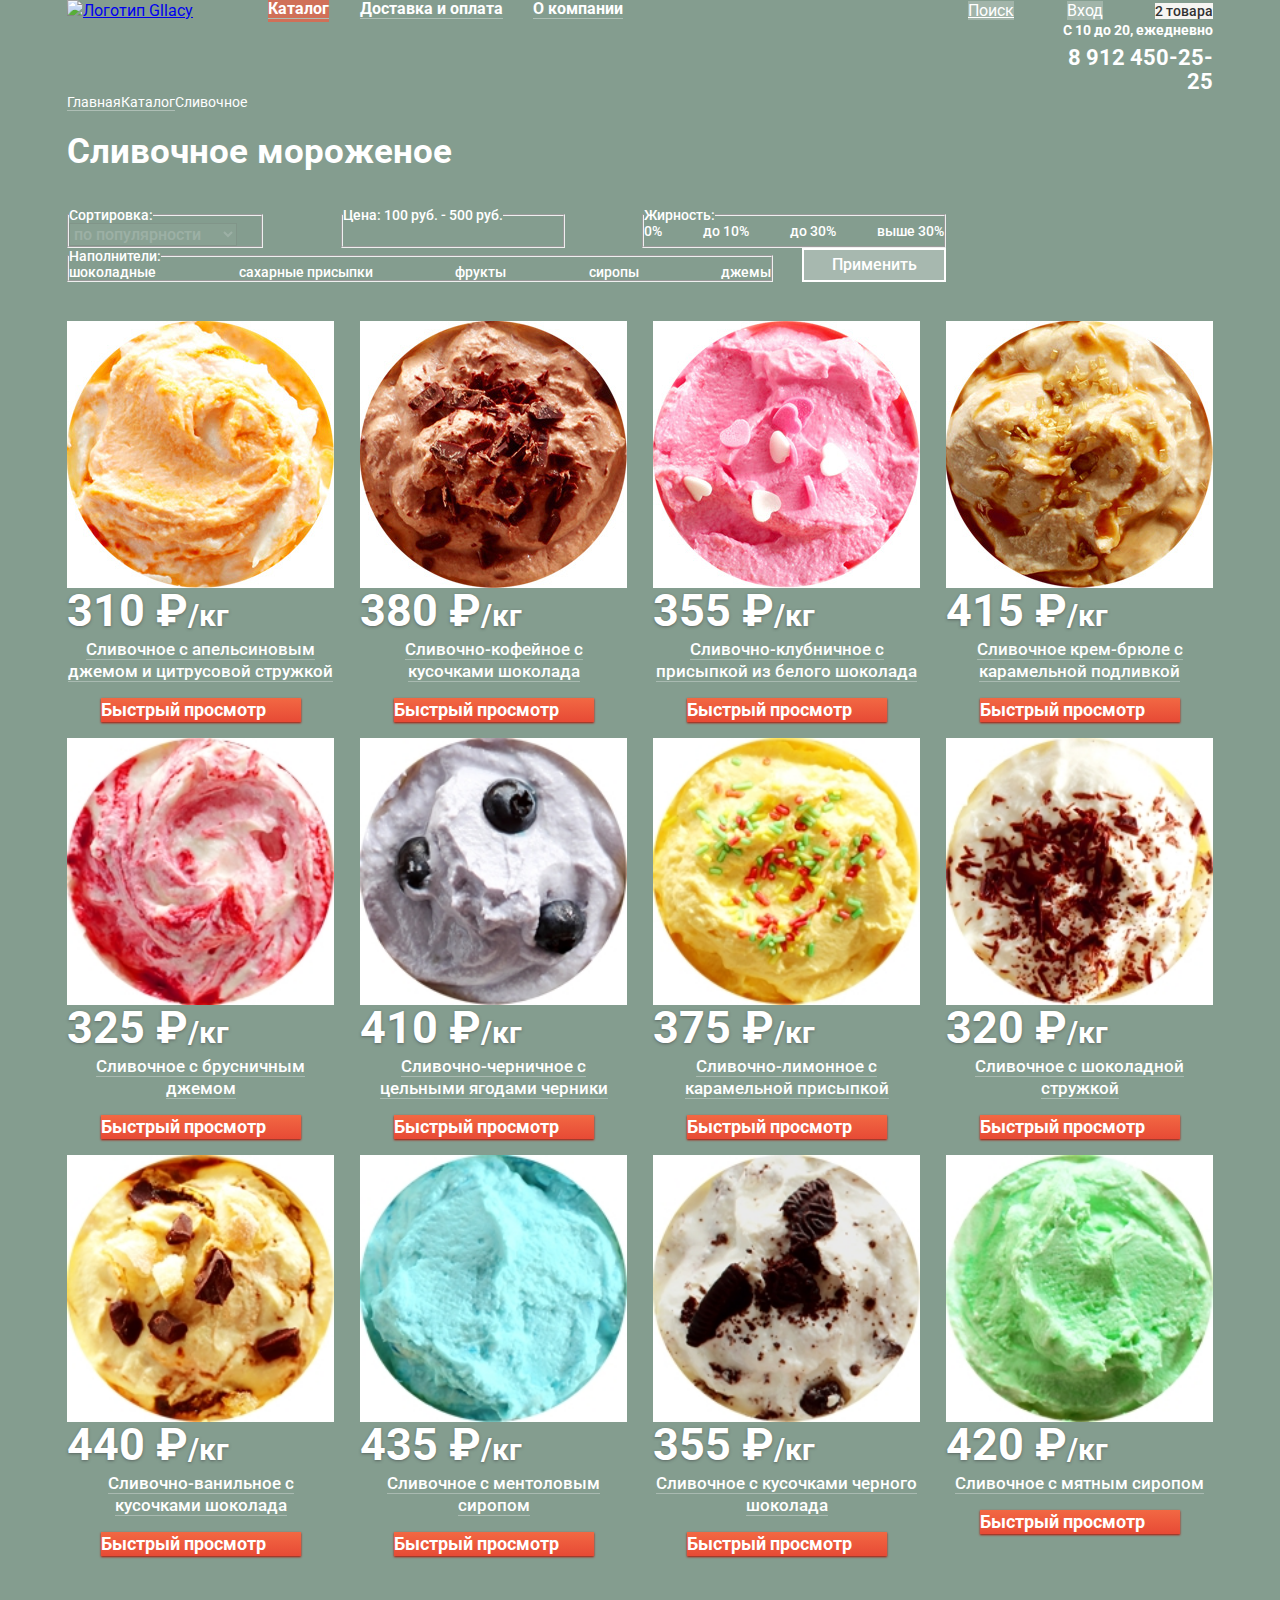
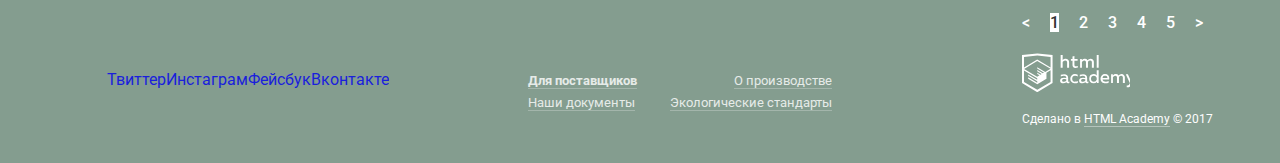
==== catalog.html @ 83167b3e "доработка 15.09" ====
<!DOCTYPE html>
<html lang="ru">
  <head>
    <meta charset="utf-8">
    <title>Gllacy-каталог мороженого</title>
    <link href="https://fonts.googleapis.com/css?family=Roboto:400,700&amp;subset=cyrillic" rel="stylesheet">
    <link href="css/normalize.css" rel="stylesheet">
    <link href="css/style.css" rel="stylesheet">
  </head>
  <body>
    <header class="main-header wrapper-page">
      <nav class="main-navigation">
        <div class="main-navigation-container">
          <a class="main-header-logo" href="index.html">
            <img src="img/logo.svg" width="154" height="64" alt="Логотип Gllacy">
          </a>
          <ul class="site-navigation">
            <li class="site-navigation-current site-navigation-item">
              <a class="site-navigation-item-link" href="#">Каталог</a>
              <ul class="popup site-subnavigation">
                <li class="site-subnavigation-new"><a href="#">Новинки</a></li>
                <li class="site-subnavigation-current"><a>Сливочное</a></li>
                <li><a href="#">Щербеты</a></li>
                <li><a href="#">Фруктовый лёд</a></li>
                <li><a href="#">Мелорин</a></li>
              </ul>
            </li>
            <li class="site-navigation-item"><a class="site-navigation-item-link" href="delivery.html">Доставка и оплата</a></li>
            <li class="site-navigation-item"><a class="site-navigation-item-link" href="company.html">О компании</a></li>
          </ul>
          <div class="main-wrapper">
            <div class="main-search">
              <a class="main-search-button" href="#">Поиск</a>
              <form class="popup search-form" action="https://echo.htmlacademy.ru" method="get">
                <p>
                  <label class="visually-hidden" for="search-field">Что ищем?</label>
                  <input class="field-search" type="search" name="search" id="search-field" placeholder="Что ищем?">
                </p>
                <button class="button button-search" type="submit">Найти</button>
              </form>
            </div>
            <div class="user-navigation">
              <a class="login-link" href="#">Вход</a>
              <div class="popup-login">
                <form class="popup login-form" action="https://echo.htmlacademy.ru" method="post">
                  <p>
                    <label class="visually-hidden" for="login-field">Электронная почта</label>
                    <input class="field-login" type="email" name="login" id="login-field" placeholder="Электронная почта">
                  </p>
                  <p>
                    <label class="visually-hidden" for="password-field">Пароль</label>
                    <input class="field-login" type="password" name="password" id="password-field" placeholder="Пароль">
                  </p>
                  <button class="button button-login" type="submit">Войти</button>
                </form>
                <ul class="login-link-help">
                  <li><a href="#">Забыли пароль?</a></li>
                  <li><a href="#">Новая регистрация</a></li>
                </ul>
              </div>
            </div>
            <div class="basket-full">
              <a class="basket-full-button" href="#">2 товара</a>
              <div class="popup basket-full-item">
                <table>
                  <tr>
                    <td><button class="basket-full-delete" type="button">Удалить</button><td>
                    <td><img src="img/orange.jpg" width="33" height="33" alt="Пломбир с апельсиновым джемом">Пломбир с апельсиновым джемом</td>
                    <td class="basket-full-weight">1,5кг х <span class="basket-full-price">200 руб.</span></td>
                    <td class="basket-full-cost">300 руб.</td>
                  </tr>
                  <tr>
                    <td><button class="basket-full-delete" type="button">Удалить</button><td>
                    <td><img src="img/strawberry.jpg" width="33" height="33" alt="Клубничный пломбир с присыпкой из белого шоколада">Клубничный пломбир с присыпкой из белого шоколада</td>
                    <td class="basket-full-weight">1,5кг х <span class="basket-full-price">300 руб.</span></td>
                    <td class="basket-full-cost">450 руб.</td>
                  </tr>
                </table>
                <p><b>Итого: 750 руб.</b></p>
                <p><a class="button checkout-button" href="#">Оформить заказ</a></p>
              </div>
            </div>
          </div>
        </div>
        <div class="main-bottom-container">
          <p class="main-schedule">С 10 до 20, ежедневно</p>
          <p class="main-phone"><a href="tel:89124502525">8 912 450-25-25</a></p>
        </div>
      </nav>
    </header>
    <main class="container wrapper-page">
      <ul class="breadcrumbs">
        <li class="breadcrumbs-item"><a href="index.html">Главная</a></li>
        <li class="breadcrumbs-item"><a href="#">Каталог</a></li>
        <li class="breadcrumbs-current"><a>Сливочное</a></li>
      </ul>
      <h1 class="page-title">Сливочное мороженое</h1>
      <section class="filters">
        <h2 class="visually-hidden">Фильтр товаров</h2>
        <form class="filter" method="get" action="https://echo.htmlacademy.ru">
          <fieldset class="filter-sorting-container">
            <legend>Сортировка:</legend>
            <select class="sorting" name="sorting">
              <option value="popular">по популярности</option>
              <option value="inexpensive">сначала недорогие</option>
              <option value="expensive">сначала дорогие</option>
              <option value="fatty">по жирности</option>
            </select>
          </fieldset>
          <fieldset class="filter-price-container">
            <legend>Цена: 100 руб. - 500 руб.</legend>
            <div class="range">
              <span class="range-toggle range-toggle-min"></span>
              <span class="range-toggle range-toggle-max"></span>
            </div>
          </fieldset>
          <fieldset class="filter-fatty-container">
            <legend>Жирность:</legend>
            <ul class="filter-fatty-list">
              <li class="filter-option">
                <label>
                  <input class="visually-hidden filter-fatty" type="radio" name="product-fat" value="zero-percent">0%
                </label>
              </li>
              <li class="filter-option">
                <label>
                  <input class="visually-hidden filter-fatty" type="radio" name="product-fat" value="up-to-ten-percent">до 10%
                </label>
              </li>
              <li class="filter-option">
                <label>
                  <input class="visually-hidden filter-fatty" type="radio" name="product-fat" value="up-to-thirty-percent">до 30%
                </label>
              </li>
              <li class="filter-option">
                <label>
                  <input class="visually-hidden filter-fatty" type="radio" name="product-fat" value="above-thirty-percent">выше 30%
                </label>
              </li>
          </fieldset>
          <fieldset class="filter-fillers-container">
            <legend>Наполнители:</legend>
            <ul class="filter-fillers-list">
              <li class="filter-option">
                <label>
                  <input class="visually-hidden filter-fillers" type="checkbox" name="chocolate" checked>шоколадные
                </label>
              </li>
              <li class="filter-option">
                <label>
                  <input class="visually-hidden filter-fillers" type="checkbox" name="sugar-powders" checked>сахарные присыпки
                </label>
              </li>
              <li class="filter-option">
                <label>
                  <input class="visually-hidden filter-fillers" type="checkbox" name="fruit">фрукты
                </label>
              </li>
              <li class="filter-option">
                <label>
                  <input class="visually-hidden filter-fillers" type="checkbox" name="syrups">сиропы
                </label>
              </li>
              <li class="filter-option">
                <label>
                  <input class="visually-hidden filter-fillers" type="checkbox" name="jams">джемы
                </label>
              </li>
          </fieldset>
          <button type="submit" class="filter-button">Применить</button>
        </form>
      </section>
      <section class="catalog">
        <h2 class="visually-hidden">Список видов мороженого</h2>
        <ul class="catalog-list">
          <li class="catalog-item">
            <img src="img/orange.jpg" width="267" height="267" alt="Сливочное с апельсиновым джемом">
            <p class="catalog-item-price">310 &#8381;<span class="catalog-item-weight">/кг</span></p>
            <h3 class="catalog-item-title">
              <a href="description-orange.html">Сливочное с апельсиновым джемом и цитрусовой стружкой</a>
            </h3>
            <p><a class="button quickview-button" href="#">Быстрый просмотр</a></p>
          </li>
          <li class="catalog-item">
            <img src="img/coffee.jpg" width="267" height="267" alt="Сливочно-кофейное">
            <p class="catalog-item-price">380 &#8381;<span class="catalog-item-weight">/кг</span></p>
            <h3 class="catalog-item-title">
              <a href="description-coffee.html">Сливочно-кофейное с кусочками шоколада</a>
            </h3>
            <p><a class="button quickview-button" href="#">Быстрый просмотр</a></p>
          </li>
          <li class="catalog-item">
            <img src="img/strawberry.jpg" width="267" height="267" alt="Сливочно-клубничное">
            <p class="catalog-item-price">355 &#8381;<span class="catalog-item-weight">/кг</span></p>
            <h3 class="catalog-item-title">
              <a href="description-strawberry.html">Сливочно-клубничное с присыпкой из белого шоколада</a>
            </h3>
            <p><a class="button quickview-button" href="#">Быстрый просмотр</a></p>
          </li>
          <li class="catalog-item">
            <img src="img/brulee.jpg" width="267" height="267" alt="Сливочное крем-брюле">
            <p class="catalog-item-price">415 &#8381;<span class="catalog-item-weight">/кг</span></p>
            <h3 class="catalog-item-title">
              <a href="description-brulee.html">Сливочное крем-брюле с карамельной подливкой</a>
            </h3>
            <p><a class="button quickview-button" href="#">Быстрый просмотр</a></p>
          </li>
          <li class="catalog-item">
            <img src="img/cowberry.jpg" width="267" height="267" alt="Сливочное с брусничным джемом">
            <p class="catalog-item-price">325 &#8381;<span class="catalog-item-weight">/кг</span></p>
            <h3 class="catalog-item-title">
              <a href="description-cowberry.html">Сливочное с брусничным джемом</a>
            </h3>
            <p><a class="button quickview-button" href="#">Быстрый просмотр</a></p>
          </li>
          <li class="catalog-item">
            <img src="img/blueberries.jpg" width="267" height="267" alt="Сливочно-черничное">
            <p class="catalog-item-price">410 &#8381;<span class="catalog-item-weight">/кг</span></p>
            <h3 class="catalog-item-title">
              <a href="description-blueberries.html">Сливочно-черничное с цельными ягодами черники</a>
            </h3>
            <p><a class="button quickview-button" href="#">Быстрый просмотр</a></p>
          </li>
          <li class="catalog-item">
            <img src="img/lemon.jpg" width="267" height="267" alt="Сливочно-лимонное">
            <p class="catalog-item-price">375 &#8381;<span class="catalog-item-weight">/кг</span></p>
            <h3 class="catalog-item-title">
              <a href="description-lemon.html">Сливочно-лимонное с карамельной присыпкой</a>
            </h3>
            <p><a class="button quickview-button" href="#">Быстрый просмотр</a></p>
          </li>
          <li class="catalog-item">
            <img src="img/choco.jpg" width="267" height="267" alt="Сливочное с шоколадной стружкой">
            <p class="catalog-item-price">320 &#8381;<span class="catalog-item-weight">/кг</span></p>
            <h3 class="catalog-item-title">
              <a href="description-choco.html">Сливочное с шоколадной стружкой</a>
            </h3>
            <p><a class="button quickview-button" href="#">Быстрый просмотр</a></p>
          </li>
          <li class="catalog-item">
            <img src="img/vanilla.jpg" width="267" height="267" alt="Сливочно-ванильное">
            <p class="catalog-item-price">440 &#8381;<span class="catalog-item-weight">/кг</span></p>
            <h3 class="catalog-item-title">
              <a href="description-vanilla.html">Сливочно-ванильное с кусочками шоколада</a>
            </h3>
            <p><a class="button quickview-button" href="#">Быстрый просмотр</a></p>
          </li>
          <li class="catalog-item">
            <img src="img/menthol.jpg" width="267" height="267" alt="Сливочное с ментоловым сиропом">
            <p class="catalog-item-price">435 &#8381;<span class="catalog-item-weight">/кг</span></p>
            <h3 class="catalog-item-title">
              <a href="description-menthol.html">Сливочное с ментоловым сиропом</a>
            </h3>
            <p><a class="button quickview-button" href="#">Быстрый просмотр</a></p>
          </li>
          <li class="catalog-item">
            <img src="img/blackchoco.jpg" width="267" height="267" alt="Сливочное с кусочками черного шоколада">
            <p class="catalog-item-price">355 &#8381;<span class="catalog-item-weight">/кг</span></p>
            <h3 class="catalog-item-title">
              <a href="description-blackchoco.html">Сливочное с кусочками черного шоколада</a>
            </h3>
            <p><a class="button quickview-button" href="#">Быстрый просмотр</a></p>
          </li>
          <li class="catalog-item">
            <img src="img/mint.jpg" width="267" height="267" alt="Сливочное с мятным сиропом">
            <p class="catalog-item-price">420 &#8381;<span class="catalog-item-weight">/кг</span></p>
            <h3 class="catalog-item-title">
              <a href="description-mint.html">Сливочное с мятным сиропом</a>
            </h3>
            <p><a class="button quickview-button" href="#">Быстрый просмотр</a></p>
          </li>
        </ul>
        <ul class="pagination-list">
          <li class="pagination-item"><a href="#"> < </a></li>
          <li class="pagination-item pagination-item-current"><a>1</a></li>
          <li class="pagination-item"><a href="#">2</a></li>
          <li class="pagination-item"><a href="#">3</a></li>
          <li class="pagination-item"><a href="#">4</a></li>
          <li class="pagination-item"><a href="#">5</a></li>
          <li class="pagination-item"><a href="#">></a></li>
        </ul>
      </section>
    </main>
    <footer class="main-footer wrapper-page">
      <div class="main-footer-container">
        <div>
          <ul class="footer-social">
            <li><a class="social-button" href="#">Твиттер</a></li>
            <li><a class="social-button" href="#">Инстаграм</a></li>
            <li><a class="social-button" href="#">Фейсбук</a></li>
            <li><a class="social-button" href="#">Вконтакте</a></li>
          </ul>
        </div>
        <div>
          <ul class="footer-menu">
            <li class="footer-item-wrapper"><a class="footer-item-provider" href="suppliers.html">Для поставщиков</a></li>
            <li class="footer-item-wrapper"><a class="footer-item" href="production.html">О производстве</a></li>
            <li class="footer-item-wrapper"><a class="footer-item" href="documentation.html">Наши документы</a></li>
            <li class="footer-item-wrapper"><a class="footer-item" href="standards.html">Экологические стандарты</a></li>
          </ul>
        </div>
        <div>
          <a href="https://htmlacademy.ru/intensive/htmlcss"><img src="img/logo_htmlacademy_small.svg" width="108" height="39" alt="Логотип htmlacademy"></a>
          <p class="footer-copyright-link">Сделано в <a class="footer-copyright-link" href="https://htmlacademy.ru/intensive/htmlcss">HTML Academy</a> &copy; 2017</p>
        </div>
      </div>
    </footer>
  </body>
</html>
---- css/style.css ----
body {
  margin: 0;
  padding: 0;

  font-family: "Roboto", Arial, sans-serif;
  font-size: 16px;
  line-height: 22px;
  font-weight: 400;
  color: #ffffff;

  background-color: #849d8f;
}

.visually-hidden {
  display: none;
}

.button {
  text-decoration: none;
}

.button:hover,
.button:focus {
  box-shadow: 0 2px 2px #ac1000;
  background-color: rgba(255, 255, 255, 0.2);
  background-image: linear-gradient(to top, #e74a35 0%, #f26843 100%);
}

.button:active {
  color: #fceeec;

  box-shadow: inset 0 2px 2px #942718;
  background-color: rgba(0, 0, 0, 0.07);
  background-image: linear-gradient(to top, #f26843 0%, #e74a35 100%);
}

.popup {
  box-shadow: 0 20px 20px rgba(0, 0, 0, 0.4);
  background-color: #f8f7f4;
}

.wrapper-page {
  width: 1146px;
  margin: 0 auto;
}

.main-navigation {
  display: flex;
  flex-direction: column;
}

.main-navigation-container {
  display: flex;
  width: 100%;
  margin: 0;
  padding: 0;
}

.main-header-logo {
  width: 177px;
}

.site-navigation {
  display: flex;
  justify-content: space-between;
  width: 355px;
  margin: 0;
  margin-left: 24px;
  padding: 0;

  font-size: 16px;
  line-height: 18px;
  list-style: none;
  color: #ffffff;
}

.site-navigation a {
  text-decoration: none;
  color: #ffffff;

  border-bottom: 1px solid #adbdb4;
}

.site-navigation a:hover,
.site-navigation a:focus {
  color: #333333;

  background-color: #f7f6f3;
}

.site-navigation a:active {
  background-color: #ededed;
  box-shadow: inset 0 2px 1px #696969;
}

.site-navigation-item-link {
  font-weight: 700;
}

.site-subnavigation {
  margin: 0;
  padding: 0;

  font-size: 14px;
  line-height: 16px;
  list-style: none;
  color: #323232;

  box-shadow: 0 20px 20px rgba(0, 0, 0, 0.4);
  background-color: #f8f7f4;
}

.site-subnavigation a {
  text-decoration: none;
  color: #323232;

  border-bottom: none;
}

.site-subnavigation a:hover,
.site-subnavigation a:focus {
  background-color: #fbded7;
}

.site-subnavigation a:active {
  background-color: #f6b5a5;
}

.site-navigation .site-subnavigation {
  display: none;
}

.site-navigation:hover .site-subnavigation {
  display: block;
}

.site-subnavigation-new {
  border-bottom: 1px solid #d1d0ce;
}

.site-navigation-current {
  color: #ffffff;

  background-color: #d07058;
}

.site-subnavigation-current a {
  color: #ffffff;

  background-color: #d07058;
}

.main-wrapper {
  display: flex;
  justify-content: space-between;
  width: 245px;
  margin: 0;
  margin-left: auto;
  padding: 0;
}

.main-search a:hover,
.main-search a:focus {
  color: black;

  background-color: #f8f7f4;
}

.main-search-button {
  color: white;

  background-color: #a1b4a9;
}

.search-form {
  display: none;
  width: 341px;
  height: 84px;
}

.field-search {
  width: 311px;
  height: 44px;
  border: 1px solid #d3d3d2;
  background-color: #ffffff;
}

.login-link {
  text-decoration: none;
  color: #ffffff;

  background-color: #a1b4a9;
}

.login-link:hover,
.login-link:focus {
  color: #323232;

  background-color: #f8f7f4;
}

.popup-login {
  display: none;
}

.login-form {
  width: 277px;
  height: 214px;
}

.field-login {
  width: 241px;
  height: 44px;
  border: 1px solid #d3d3d2;
  background-color: #ffffff;
}

.button-login {
  width: 50px;
  height: 15px;

  font-size: 18px;
  font-weight: 700;
  line-height: 24px;
  color: #fefefe;

  box-shadow: 0 1px 2px #ac1000;
  background-color: #e84d37;
  background-image: linear-gradient(to top, #e74a35 0%, #f26843 100%);
}

.login-link-help {
  font-size: 13px;
  line-height: 24px;
  list-style: none;
  color: #323232;
}

.login-link-help a {
  text-decoration: none;
  color: #323232;

  border-bottom: 1px solid #aeadab;
}

.main-basket {
  width: 38px;

  font-size: 14px;
  font-weight: 500;
  line-height: 16px;
  color: #ffffff;

  background-color: #a1b4a9;
}

.main-basket a {
  text-decoration: none;
  color: #ffffff;
}

.basket-full-button {
  width: 57px;

  font-size: 14px;
  font-weight: 500;
  line-height: 16px;
  text-decoration: none;
  color: #323232;

  background-color: #f8f7f4;
  opacity: 0.99;
}

.basket-full-item {
  display: none;
  width: 539px;
  height: 242px;

  font-size: 13px;
  line-height: 16px;
  color: #323232;
}

.basket-full-item b {
  font-size: 15px;
  font-weight: 700;
  line-height: 18px;
}

.basket-full-price {
  color: #999999;
}

.checkout-button {
  width: 141px;
  height: 18px;

  font-size: 18px;
  font-weight: 700;
  line-height: 24px;
  color: #fefefe;

  box-shadow: 0 1px 2px #ac1000;
  background-color: #e84d37;
  background-image: linear-gradient(to top, #e74a35 0%, #f26843 100%);
}

.main-bottom-container {
  width: 170px;
  margin: 0;
  margin-left: auto;
  padding: 0;
}

.main-schedule {
  margin: 0;
  padding: 0;

  font-size: 14px;
  font-weight: 700;
  line-height: 16px;
  text-align: right;
  color: #ffffff;
}

.main-phone {
  font-size: 22px;
  font-weight: 700;
  line-height: 24px;
  text-align: right;
  color: #ffffff;
}

.main-phone {
  margin: 0;
  margin-top: 8px;
  padding: 0;
}

.main-phone a {
  text-decoration: none;
  color: #ffffff;
}

.catalog-list {
  display: flex;
  justify-content: space-between;
  flex-wrap: wrap;
  margin: 0;
  margin-bottom: 40px;
  padding: 0;
}

.catalog-item {
  display: flex;
  flex-direction: column;
  width: 267px;
  margin: 0;
  padding: 0;

  list-style: none;
}

.catalog-item:hover,
.catalog-item:focus {
  box-shadow: 0 20px 20px rgba(0, 0, 0, 0.4);
  background-color: #ffffff;
  opacity: 0.2;
}

.catalog-item img {
  display: block;
  margin: 0;
  padding: 0;
}

.catalog-item-title {
  margin: 0;
  padding: 0;

  font-size: 17px;
  font-weight: 500;
  line-height: 22px;
  text-align: center;
  color: #ffffff;
}

.catalog-item-title a {
  text-decoration: none;
  color: #ffffff;

  border-bottom: 1px solid #a9bab1;
}

.catalog-item-title a:hover,
.catalog-item-title a:focus {
  width: 60px;

  font-size: 16px;
  font-weight: 500;
  line-height: 18px;
  color: #ffbc9e;

  border-bottom: 1px solid #a7a294;
}

.catalog-item-price {
  margin: 0;
  padding: 0;

  font-size: 45px;
  font-weight: 700;
  line-height: 45px;
  text-shadow: 0 1px 3px rgba(49, 50, 53, 0.5);
  color: #ffffff;
}

.catalog-item-weight {
  font-size: 30px;
}

.quickview-button {
  display: block;
  width: 200px;
  margin: 0 auto;
  padding: 0;

  font-size: 18px;
  font-weight: 700;
  line-height: 24px;
  color: #ffffff;

  box-shadow: 0 1px 2px #ac1000;
  background-color: #e84d37;
  background-image: linear-gradient(to top, #e74a35 0%, #f26843 100%);
}

.slide {
  font-size: 60px;
  font-weight: 700;
  line-height: 60px;
  text-align: center;
  color: #ffffff;
}

.slide-button {
  width: 280px;
  height: 64px;

  text-shadow: 0 2px 5px rgba(160, 32, 11, 0.76);
  font-size: 32px;
  font-weight: 700;
  line-height: 44px;
  color: #ffffff;

  box-shadow: 0 2px 2px rgba(172, 16, 0, 0.64);
  background-color: #ffffff;
  background-image: linear-gradient(to top, #e74a35 0%, #f26843 100%);
}

.promotions {
  display: flex;
  justify-content: space-between;
  margin: 0;
  margin-bottom: 40px;
  padding: 0;
}

.promotions-container {
  display: flex;
  flex-direction: column;
  box-sizing: border-box;
  width: 560px;
  margin: 0;
  padding: 20px;
}

.promotions-item-present {
  margin: 0;
  margin-bottom: 18px;
  padding: 0;
}

.promotions-item-conditions {
  margin: 0;
  margin-bottom: 28px;
  padding: 0;
}

.promotions-item-button {
  display: block;
  width: 165px;
  margin: 0;
  margin-left:auto;
  margin-bottom: 10px;
  padding: 0;

  font-size: 18px;
  font-weight: 700;
  line-height: 24px;
  color: #ffffff;

  box-shadow: 0 2px 2px rgba(172, 16, 0, 0.64);
  background-color: #ffffff;
  background-image: linear-gradient(to top, #e74a35 0%, #f26843 100%);
}

.promotions-item-button:hover,
.promotions-item-button:focus {
  color: #fefefe;

  box-shadow: 0 1px 2px #ac1000;
  background-color: rgba(255, 255, 255, 0.2);
  background-image: linear-gradient(to top, #e74a35 0%, #f26843 100%);
}

.promotions-item-button:active {
  color: #fceeec;

  box-shadow: inset 0 2px 2px #942718;
  background-color: rgba(0, 0, 0, 0.07);
  background-image: linear-gradient(to top, #f26843 0%, #e74a35 100%);
}

.promotions-raspberry {
  background-image: url("../img/raspberries_background.jpg");
  background-repeat: no-repeat;
  background-position: center;
}

.promotions-raspberry h2 {
  font-size: 35px;
  font-weight: 700;
  line-height: 41px;
  color: #ffffff;
}

.promotions-raspberry p {
  font-size: 18px;
  font-weight: 700;
  line-height: 22px;
  color: #ffffff;
}

.promotions-chocolate {
  color: #ffffff;

  background-color: #849d8f;
  background-image: url("../img/choco_background.jpg");
  background-repeat: no-repeat;
  background-position: center;
}

.promotions-chocolate h2 {
  font-size: 35px;
  font-weight: 700;
  line-height: 41px;
  color: #ffffff;
}

.promotions-chocolate p {
  font-size: 18px;
  font-weight: 700;
  line-height: 22px;
  color: #ffffff;
}

.advantages {
  padding: 20px;
  margin-bottom: 40px;

  color: #323232;

  background-color: #849d8f;
  background-image: url("../img/waffle_pattern.jpg");
  background-repeat: repeat-x;
  background-position: 0 0;
}

.advantages-title {
  width: 1020px;
  margin: 0;
  margin-top: 10px;
  margin-bottom: 25px;
  padding: 0;

  font-size: 24px;
  font-weight: 500;
  line-height: 30px;
}

.advantages-list {
  display: flex;
  flex-wrap: wrap;
  list-style: none;
  margin: 0;
  padding: 0;

  font-size: 16px;
  line-height: 22px;
}

.advantages-item {
  width: 487px;
  margin: 0;
  margin-right: 20px;
  margin-bottom: 20px;
  padding: 0;
}

.advantages-item p {
  margin: 0;
  padding: 0;
}

.blog-container {
  display: flex;
  justify-content: space-between;
  margin: 0;
  margin-bottom: 40px;
  padding: 0;
}

.blog {
  width: 560px;
  margin: 0;
  padding: 0;
  padding-left: 20px;
  padding-top: 25px;

  background-color: #849d8f;
  background-image: url("../img/strawberry_background.png");
  background-repeat: no-repeat;
  background-position: 0 0;
}

.blog-title {
  margin: 0;
  margin-bottom: 5px;
  padding: 0;

  font-size: 16px;
  font-weight: 500;
  line-height: 22px;
  color: #5a5a5a;
}

.blog-recipe {
  display: block;
  width: 290px;
  margin: 0;
  padding: 0;

  font-size: 24px;
  font-weight: 700;
  line-height: 30px;
  color: #353535;
}

.subscription {
  width: 560px;
  margin: 0;
  padding: 0;

  background-color: #f8f7f4;
  background-image: url("../img/post.png");
  background-repeat: round;
}

.subscription-background {
  width: 550px;
  margin: 6px;
  padding: 33px 20px;
  box-sizing: border-box;

  font-size: 16px;
  line-height: 22px;
  color: #5a5a5a;

  background-color: #f8f7f4;
  background-position: center;
}

.subscription-info {
  margin: 0;
  padding: 0;
}

.subscription-form {
  display: flex;
  width: 550px;
  margin: 0 auto;
  padding: 0;
}

.field-subscription {
  width: 370px;
  height: 45px;

  border: 1px solid rgba(178, 178, 178, 0.52);
  background-color: #ffffff;
}

.button-subscription {
  margin-left: 11px;

  font-size: 18px;
  font-weight: 700;
  line-height: 24px;
  color: #fefefe;

  box-shadow: 0 2px 2px rgba(172, 16, 0, 0.64);
  background-color: #e84d37;
  background-image: linear-gradient(to top, #e74a35 0%, #f26843 100%);
}

.map {
  display: block;
  width: 1200px;
  margin: 0 auto;
  padding: 0;
}

.contacts {
  display: flex;
  flex-direction: column;
  width: 302px;
  margin: 0;
  margin-left: auto;
  padding: 32px 25px 31px;

  font-size: 14px;
  line-height: 20px;
  color: #323232;

  background-color: #ffffff;
}

.contacts p {
  width: 172px;
  margin: 0;
  padding: 0;
}

.contacts b {
  display: block;
  width: 222px;
  margin: 0;
  margin-bottom: 23px;
  padding: 0;
}

.contacts-address {
  font-size: 18px;
  font-weight: 700;
  line-height: 24px;
}

.contacts-telephone-link a {
  display: block;

  font-size: 18px;
  font-weight: 700;
  line-height: 22px;
  text-decoration: none;

  color: #323232;
}

.contacts-button {
  width: 252px;
  margin: 26px auto 0;
  padding: 0;

  font-size: 18px;
  font-weight: 700;
  line-height: 24px;
  color: #fefefe;

  box-shadow: 0 2px 2px rgba(172, 16, 0, 0.64);
  background-color: #e84d37;
  background-image: linear-gradient(to top, #e74a35 0%, #f26843 100%);
}

.breadcrumbs,
.breadcrumbs a {
  display: flex;
  margin: 0;
  margin-bottom: 10px;
  padding: 0;

  font-size: 14px;
  line-height: 16px;
  list-style: none;
  text-decoration: none;
  color: #ffffff;
}

.breadcrumbs-item a {
  border-bottom: 1px solid #aebeb5;
}

.breadcrumbs-item a:hover,
.breadcrumbs-item a:focus {
  color: #ffbc9e;

  border-bottom: 1px solid #a7a294;
}

.page-title {
  margin: 0;
  margin-bottom: 35px;
  padding: 0;

  font-size: 35px;
  font-weight: 700;
  line-height: 41px;
  color: #ffffff;
}

.filters {
  margin: 0;
  margin-bottom: 39px;
  padding: 0;
}

.filter {
  width: 879px;
  display: flex;
  flex-wrap: wrap;
  justify-content: space-between;
  margin: 0;
  padding: 0;

  font-size: 14px;
  font-weight: 500;
  line-height: 16px;
}

.filter-sorting-container {
  width: 192px;
  margin: 0;
  padding: 0;
}

.sorting {
  font-size: 16px;
  font-weight: 500;
  color: #ffffff;

  background-color: #9db1a5;
  opacity: 0.2;
}

.filter-price-container {
  width: 220px;
  margin: 0;
  padding: 0;
}

.filter-fatty-container {
  width: 300px;
  margin: 0;
  padding: 0;
}

.filter-fatty-list {
  display: flex;
  justify-content: space-between;
  list-style: none;
  margin: 0;
  padding: 0;
}

.filter-fillers-container {
  width: 702px;
  margin: 0;
  padding: 0;
}

.filter-fillers-list {
  display: flex;
  justify-content: space-between;
  list-style: none;
  margin: 0;
  padding: 0;
}

.filter-button {
  width: 144px;

  font-size: 16px;
  font-weight: 500;
  line-height: 18px;
  color: #ffffff;

  border: 2px solid #ffffff;
  background-color: #a7b8af;
}

.filter-button:hover,
.filter-button:focus {
  color: #323232;

  background-color: #ffffff;
}

.filter-button:active {
  color: #323232;

  box-shadow: inset 0 2px 1px #696969;
  background-color: #ededed;
}

.pagination-list {
  display: flex;
  width: 191px;
  margin: 0;
  margin-left: auto;
  padding: 0;

  list-style: none;
}

.pagination-list a {
  text-decoration: none;
  font-size: 16px;
  font-weight: 500;
  line-height: 18px;
  color: #ffffff;
}

.pagination-list a:hover,
.pagination-list a:focus {
  background-color: #9db1a5;
}

.pagination-list a:active {
  color: #323232;
  background-color: #ffffff;
}

.pagination-item {
  margin: 0;
  margin-right: 20px;
  padding: 0;
}

.pagination-item-current a {
  color: #323232;

  background-color: #ffffff;
}

.main-footer {
  padding: 0;
  padding-top: 19px;
  padding-bottom: 23px;
}

.main-footer a {
  text-decoration: none;
}

.main-footer-container {
  display: flex;
  justify-content: space-between;
}

.footer-social {
  display: flex;
  width: 190px;

  list-style: none;
  opacity: 0.8;
}

.footer-social a:hover,
.footer-social a:focus {
  opacity: none;
}

.footer-menu {
  display: flex;
  flex-wrap: wrap;
  justify-content: space-between;
  width: 304px;

  list-style: none;
  opacity: 0.8;
}

.footer-menu a {
  border-bottom: 1px solid #abbcb3;
  text-align: left;
}

.footer-menu a:hover,
.footer-menu a:focus {
  color: #ffbc9e;

  border-bottom: 1px solid #a7a294;
}

.footer-item {
  font-size: 13px;
  line-height: 18px;
  text-align: left;
  color: #ffffff;
}

.footer-item-provider {
  font-size: 13px;
  font-weight: 700;
  line-height: 18px;
  color: #ffffff;
}

.footer-copyright {
  width: 190px;
}

.footer-copyright-link {
  font-size: 12px;
  line-height: 18px;
  color: #fefefe;
}

.footer-copyright-link a {
  border-bottom: 1px solid #b5c4bc;
}

.footer-copyright-link a:hover,
.footer-copyright-link a:focus {
  color: #ffbc9e;

  border-bottom: 1px solid #a7a294;
}

.modal-feedback {
  width: 478px;
  height: 443px;

  background-color: #f8f7f4;
}

.modal-feedback h3 {
  font-size: 24px;
  font-weight: 500;
  line-height: 28px;
  color: #323232;
}

.feedback-field {
  width: 267px;
  height: 44px;

  border: 1px solid rgba(178, 178, 178, 0.52);
  background-color: #ffffff;
}

.feedback-field-comment {
  width: 428px;
  height: 155px;

  border: 1px solid rgba(178, 178, 178, 0.52);
  background-color: #ffffff;
}

.button-feedback {
  font-size: 18px;
  font-weight: 700;
  line-height: 24px;
  color: #fefefe;

  box-shadow: 0 2px 2px rgba(172, 16, 0, 0.64);
  background-color: #e84d37;
  background-image: linear-gradient(to top, #e74a35 0%, #f26843 100%);
}
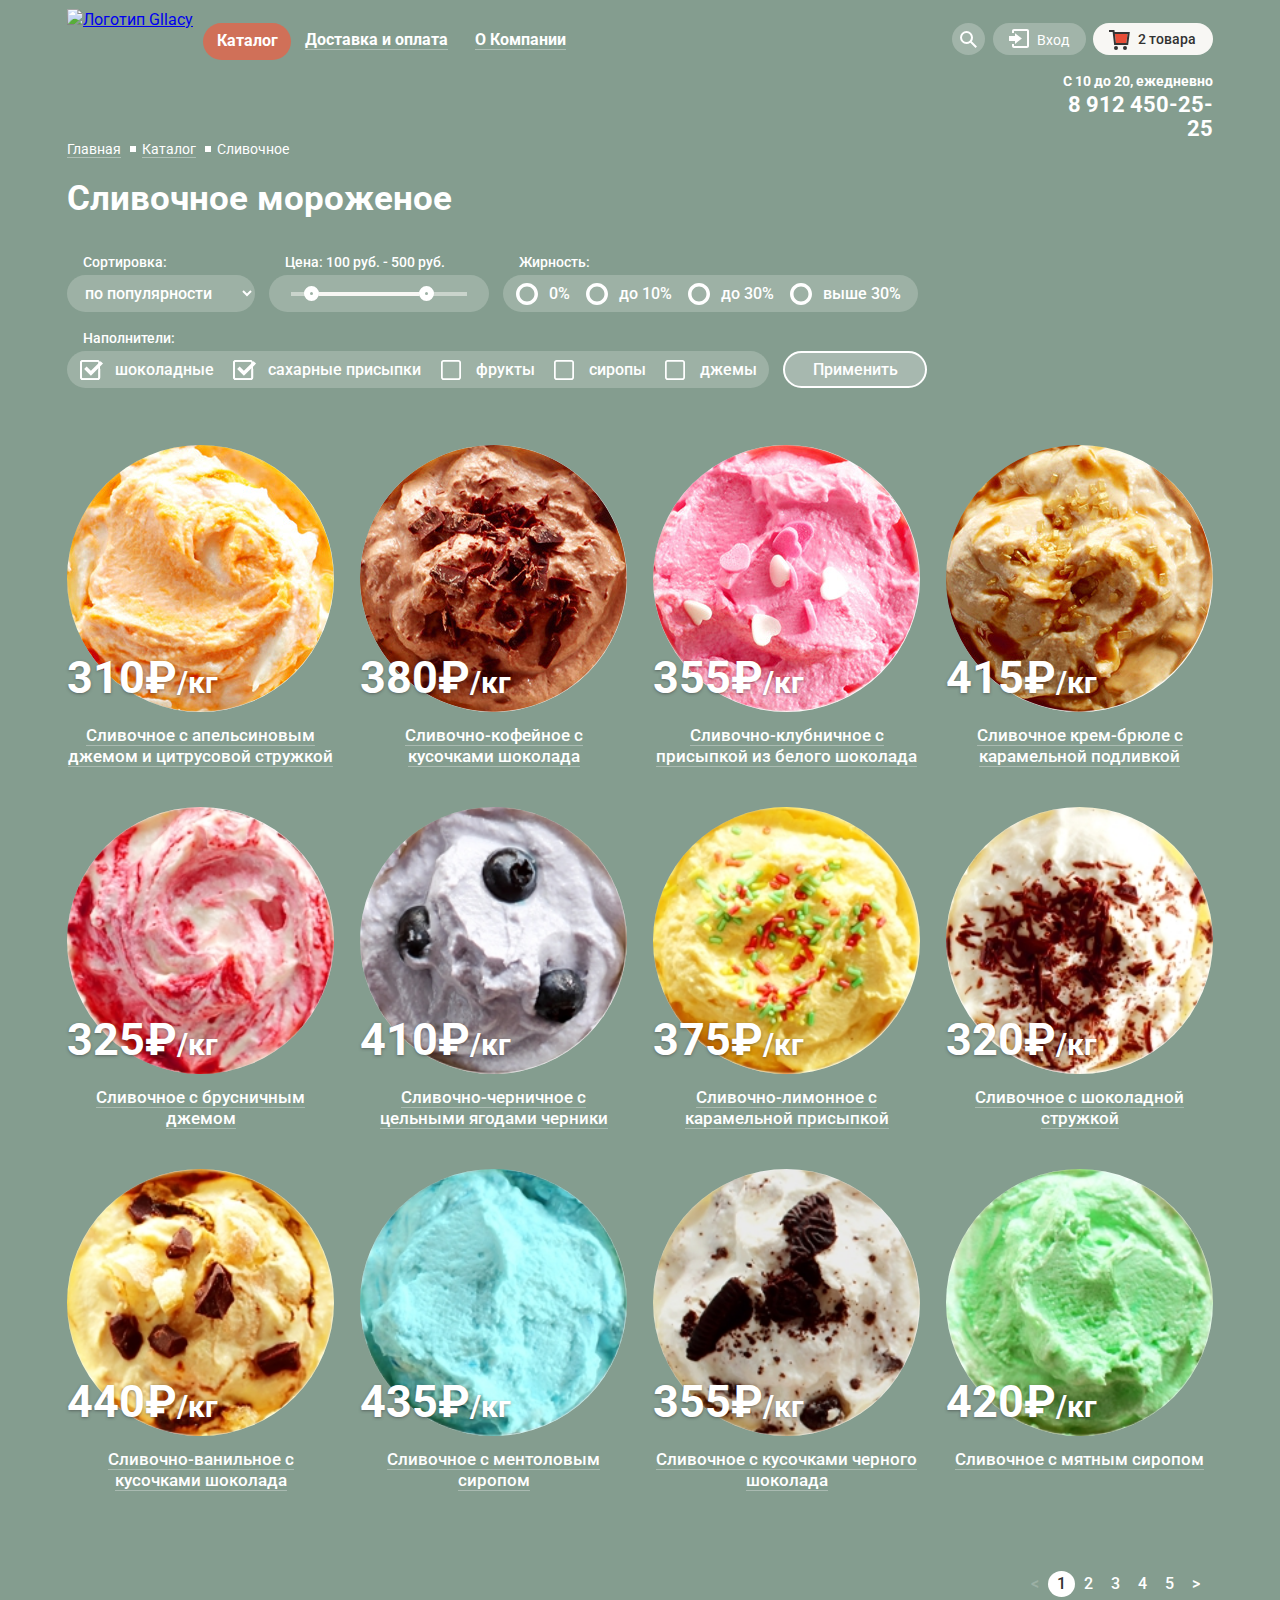
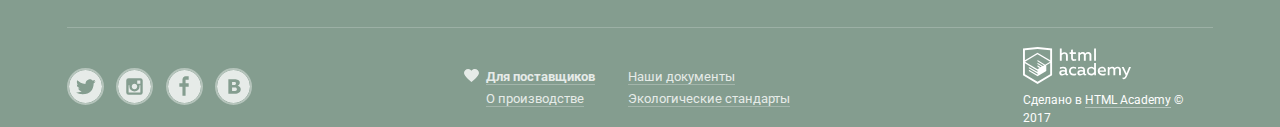
==== commit 9f85aa32: "Декоративные элементы личного проекта" ====
--- a/catalog.html
+++ b/catalog.html
@@ -15,7 +15,7 @@
             <img src="img/logo.svg" width="154" height="64" alt="Логотип Gllacy">
           </a>
           <ul class="site-navigation">
-            <li class="site-navigation-current site-navigation-item">
+            <li class="site-navigation-current site-navigation-item site-subnavigation-open">
               <a class="site-navigation-item-link" href="#">Каталог</a>
               <ul class="popup site-subnavigation">
                 <li class="site-subnavigation-new"><a href="#">Новинки</a></li>
@@ -26,17 +26,19 @@
               </ul>
             </li>
             <li class="site-navigation-item"><a class="site-navigation-item-link" href="delivery.html">Доставка и оплата</a></li>
-            <li class="site-navigation-item"><a class="site-navigation-item-link" href="company.html">О компании</a></li>
+            <li class="site-navigation-item"><a class="site-navigation-item-link" href="company.html">О Компании</a></li>
           </ul>
-          <div class="main-wrapper">
-            <div class="main-search">
-              <a class="main-search-button" href="#">Поиск</a>
+          <div class="header-right-wrapper catalog-header-wrapper">
+            <div class="header-search">
+              <a class="header-search-button" href="#"><span class="visually-hidden">Поиск</span>
+                <svg xmlns="http://www.w3.org/2000/svg" xmlns:xlink="http://www.w3.org/1999/xlink" width="17" height="17" viewBox="0 0 17 17"><path fill="#fff" d="M16.958 15.527L11.75 10.32A6.455 6.455 0 0 0 13 6.5 6.5 6.5 0 1 0 6.5 13a6.465 6.465 0 0 0 3.839-1.263l5.205 5.204 1.414-1.414zM6.5 11C4.019 11 2 8.981 2 6.5S4.019 2 6.5 2 11 4.019 11 6.5 8.981 11 6.5 11z"/></svg>
+              </a>
               <form class="popup search-form" action="https://echo.htmlacademy.ru" method="get">
                 <p>
                   <label class="visually-hidden" for="search-field">Что ищем?</label>
                   <input class="field-search" type="search" name="search" id="search-field" placeholder="Что ищем?">
                 </p>
-                <button class="button button-search" type="submit">Найти</button>
+                <button class="button button-search visually-hidden" type="submit">Найти</button>
               </form>
             </div>
             <div class="user-navigation">
@@ -61,23 +63,25 @@
             </div>
             <div class="basket-full">
               <a class="basket-full-button" href="#">2 товара</a>
-              <div class="popup basket-full-item">
-                <table>
-                  <tr>
-                    <td><button class="basket-full-delete" type="button">Удалить</button><td>
-                    <td><img src="img/orange.jpg" width="33" height="33" alt="Пломбир с апельсиновым джемом">Пломбир с апельсиновым джемом</td>
-                    <td class="basket-full-weight">1,5кг х <span class="basket-full-price">200 руб.</span></td>
+              <div class="popup basket-full-list">
+                <table class="basket-full-item">
+                  <tr class="one">
+                    <td width="25"><button class="basket-full-delete visually-hidden" type="button">Удалить</button><td>
+                    <td width="47"><img src="img/orange.jpg" width="33" height="33" alt="Пломбир с апельсиновым джемом"></td>
+                    <td width="220">Пломбир с апельсиновым джемом</td>
+                    <td class="basket-full-weight" width="151" align="center">1,5 кг х <span class="basket-full-price">200 руб.</span></td>
                     <td class="basket-full-cost">300 руб.</td>
                   </tr>
                   <tr>
-                    <td><button class="basket-full-delete" type="button">Удалить</button><td>
-                    <td><img src="img/strawberry.jpg" width="33" height="33" alt="Клубничный пломбир с присыпкой из белого шоколада">Клубничный пломбир с присыпкой из белого шоколада</td>
-                    <td class="basket-full-weight">1,5кг х <span class="basket-full-price">300 руб.</span></td>
+                    <td><button class="basket-full-delete visually-hidden" type="button">Удалить</button><td>
+                    <td><img src="img/strawberry.jpg" width="33" height="33" alt="Клубничный пломбир с присыпкой из белого шоколада"></td>
+                    <td>Клубничный пломбир с присыпкой из белого шоколада</td>
+                    <td class="basket-full-weight" align="center">1,5 кг х <span class="basket-full-price">300 руб.</span></td>
                     <td class="basket-full-cost">450 руб.</td>
                   </tr>
                 </table>
                 <p><b>Итого: 750 руб.</b></p>
-                <p><a class="button checkout-button" href="#">Оформить заказ</a></p>
+                <p class="checkout-button"><a class="checkout-button" href="#">Оформить заказ</a></p>
               </div>
             </div>
           </div>
@@ -109,62 +113,56 @@
           </fieldset>
           <fieldset class="filter-price-container">
             <legend>Цена: 100 руб. - 500 руб.</legend>
-            <div class="range">
-              <span class="range-toggle range-toggle-min"></span>
-              <span class="range-toggle range-toggle-max"></span>
+            <div class="range-controls">
+              <div class="scale">
+                <div class="bar"></div>
+              </div>
+              <div class="range-toggle range-toggle-min"></div>
+              <div class="range-toggle range-toggle-max"></div>
             </div>
           </fieldset>
           <fieldset class="filter-fatty-container">
             <legend>Жирность:</legend>
             <ul class="filter-fatty-list">
               <li class="filter-option">
-                <label>
-                  <input class="visually-hidden filter-fatty" type="radio" name="product-fat" value="zero-percent">0%
-                </label>
-              </li>
-              <li class="filter-option">
-                <label>
-                  <input class="visually-hidden filter-fatty" type="radio" name="product-fat" value="up-to-ten-percent">до 10%
-                </label>
-              </li>
-              <li class="filter-option">
-                <label>
-                  <input class="visually-hidden filter-fatty" type="radio" name="product-fat" value="up-to-thirty-percent">до 30%
-                </label>
-              </li>
-              <li class="filter-option">
-                <label>
-                  <input class="visually-hidden filter-fatty" type="radio" name="product-fat" value="above-thirty-percent">выше 30%
-                </label>
+                <input class="visually-hidden filter-fatty" type="radio" name="product-fat" value="zero-percent" id="zero-percent">
+                <label for="zero-percent">0%</label>
+              </li>
+              <li class="filter-option">
+                <input class="visually-hidden filter-fatty" type="radio" name="product-fat" value="up-to-ten-percent" id="up-to-ten-percent">
+                <label for="up-to-ten-percent">до 10%</label>
+              </li>
+              <li class="filter-option">
+                <input class="visually-hidden filter-fatty" type="radio" name="product-fat" value="up-to-thirty-percent" id="up-to-thirty-percent">
+                <label for="up-to-thirty-percent">до 30%</label>
+              </li>
+              <li class="filter-option">
+                <input class="visually-hidden filter-fatty" type="radio" name="product-fat" value="above-thirty-percent" id="above-thirty-percent">
+                <label for="above-thirty-percent">выше 30%</label>
               </li>
           </fieldset>
           <fieldset class="filter-fillers-container">
             <legend>Наполнители:</legend>
             <ul class="filter-fillers-list">
               <li class="filter-option">
-                <label>
-                  <input class="visually-hidden filter-fillers" type="checkbox" name="chocolate" checked>шоколадные
-                </label>
-              </li>
-              <li class="filter-option">
-                <label>
-                  <input class="visually-hidden filter-fillers" type="checkbox" name="sugar-powders" checked>сахарные присыпки
-                </label>
-              </li>
-              <li class="filter-option">
-                <label>
-                  <input class="visually-hidden filter-fillers" type="checkbox" name="fruit">фрукты
-                </label>
-              </li>
-              <li class="filter-option">
-                <label>
-                  <input class="visually-hidden filter-fillers" type="checkbox" name="syrups">сиропы
-                </label>
-              </li>
-              <li class="filter-option">
-                <label>
-                  <input class="visually-hidden filter-fillers" type="checkbox" name="jams">джемы
-                </label>
+                <input class="visually-hidden filter-fillers" type="checkbox" name="chocolate" id="chocolate" checked>
+                <label for="chocolate">шоколадные</label>
+              </li>
+              <li class="filter-option">
+                <input class="visually-hidden filter-fillers" type="checkbox" name="sugar-powders" id="sugar-powders" checked>
+                <label for="sugar-powders">сахарные присыпки</label>
+              </li>
+              <li class="filter-option">
+                <input class="visually-hidden filter-fillers" type="checkbox" name="fruit" id="fruit">
+                <label for="fruit">фрукты</label>
+              </li>
+              <li class="filter-option">
+                <input class="visually-hidden filter-fillers" type="checkbox" name="syrups" id="syrups">
+                <label for="syrups">сиропы</label>
+              </li>
+              <li class="filter-option">
+                <input class="visually-hidden filter-fillers" type="checkbox" name="jams" id="jams">
+                <label for="jams">джемы</label>
               </li>
           </fieldset>
           <button type="submit" class="filter-button">Применить</button>
@@ -173,101 +171,101 @@
       <section class="catalog">
         <h2 class="visually-hidden">Список видов мороженого</h2>
         <ul class="catalog-list">
-          <li class="catalog-item">
+          <li class="catalog-item full-catalog-item">
             <img src="img/orange.jpg" width="267" height="267" alt="Сливочное с апельсиновым джемом">
-            <p class="catalog-item-price">310 &#8381;<span class="catalog-item-weight">/кг</span></p>
+            <p class="catalog-item-price">310&#8381;<span class="catalog-item-weight">/кг</span></p>
             <h3 class="catalog-item-title">
               <a href="description-orange.html">Сливочное с апельсиновым джемом и цитрусовой стружкой</a>
             </h3>
-            <p><a class="button quickview-button" href="#">Быстрый просмотр</a></p>
-          </li>
-          <li class="catalog-item">
+            <p class="catalog-quickview"><a class="button catalog-button" href="#">Быстрый просмотр</a></p>
+          </li>
+          <li class="catalog-item full-catalog-item">
             <img src="img/coffee.jpg" width="267" height="267" alt="Сливочно-кофейное">
-            <p class="catalog-item-price">380 &#8381;<span class="catalog-item-weight">/кг</span></p>
+            <p class="catalog-item-price">380&#8381;<span class="catalog-item-weight">/кг</span></p>
             <h3 class="catalog-item-title">
               <a href="description-coffee.html">Сливочно-кофейное с кусочками шоколада</a>
             </h3>
-            <p><a class="button quickview-button" href="#">Быстрый просмотр</a></p>
-          </li>
-          <li class="catalog-item">
+            <p class="catalog-quickview"><a class="button catalog-button" href="#">Быстрый просмотр</a></p>
+          </li>
+          <li class="catalog-item full-catalog-item">
             <img src="img/strawberry.jpg" width="267" height="267" alt="Сливочно-клубничное">
-            <p class="catalog-item-price">355 &#8381;<span class="catalog-item-weight">/кг</span></p>
+            <p class="catalog-item-price">355&#8381;<span class="catalog-item-weight">/кг</span></p>
             <h3 class="catalog-item-title">
               <a href="description-strawberry.html">Сливочно-клубничное с присыпкой из белого шоколада</a>
             </h3>
-            <p><a class="button quickview-button" href="#">Быстрый просмотр</a></p>
-          </li>
-          <li class="catalog-item">
+            <p class="catalog-quickview"><a class="button catalog-button" href="#">Быстрый просмотр</a></p>
+          </li>
+          <li class="catalog-item full-catalog-item">
             <img src="img/brulee.jpg" width="267" height="267" alt="Сливочное крем-брюле">
-            <p class="catalog-item-price">415 &#8381;<span class="catalog-item-weight">/кг</span></p>
+            <p class="catalog-item-price">415&#8381;<span class="catalog-item-weight">/кг</span></p>
             <h3 class="catalog-item-title">
               <a href="description-brulee.html">Сливочное крем-брюле с карамельной подливкой</a>
             </h3>
-            <p><a class="button quickview-button" href="#">Быстрый просмотр</a></p>
-          </li>
-          <li class="catalog-item">
+            <p class="catalog-quickview"><a class="button catalog-button" href="#">Быстрый просмотр</a></p>
+          </li>
+          <li class="catalog-item full-catalog-item">
             <img src="img/cowberry.jpg" width="267" height="267" alt="Сливочное с брусничным джемом">
-            <p class="catalog-item-price">325 &#8381;<span class="catalog-item-weight">/кг</span></p>
+            <p class="catalog-item-price">325&#8381;<span class="catalog-item-weight">/кг</span></p>
             <h3 class="catalog-item-title">
               <a href="description-cowberry.html">Сливочное с брусничным джемом</a>
             </h3>
-            <p><a class="button quickview-button" href="#">Быстрый просмотр</a></p>
-          </li>
-          <li class="catalog-item">
+            <p class="catalog-quickview"><a class="button catalog-button" href="#">Быстрый просмотр</a></p>
+          </li>
+          <li class="catalog-item full-catalog-item">
             <img src="img/blueberries.jpg" width="267" height="267" alt="Сливочно-черничное">
-            <p class="catalog-item-price">410 &#8381;<span class="catalog-item-weight">/кг</span></p>
+            <p class="catalog-item-price">410&#8381;<span class="catalog-item-weight">/кг</span></p>
             <h3 class="catalog-item-title">
               <a href="description-blueberries.html">Сливочно-черничное с цельными ягодами черники</a>
             </h3>
-            <p><a class="button quickview-button" href="#">Быстрый просмотр</a></p>
-          </li>
-          <li class="catalog-item">
+            <p class="catalog-quickview"><a class="button catalog-button" href="#">Быстрый просмотр</a></p>
+          </li>
+          <li class="catalog-item full-catalog-item">
             <img src="img/lemon.jpg" width="267" height="267" alt="Сливочно-лимонное">
-            <p class="catalog-item-price">375 &#8381;<span class="catalog-item-weight">/кг</span></p>
+            <p class="catalog-item-price">375&#8381;<span class="catalog-item-weight">/кг</span></p>
             <h3 class="catalog-item-title">
               <a href="description-lemon.html">Сливочно-лимонное с карамельной присыпкой</a>
             </h3>
-            <p><a class="button quickview-button" href="#">Быстрый просмотр</a></p>
-          </li>
-          <li class="catalog-item">
+            <p class="catalog-quickview"><a class="button catalog-button" href="#">Быстрый просмотр</a></p>
+          </li>
+          <li class="catalog-item full-catalog-item">
             <img src="img/choco.jpg" width="267" height="267" alt="Сливочное с шоколадной стружкой">
-            <p class="catalog-item-price">320 &#8381;<span class="catalog-item-weight">/кг</span></p>
+            <p class="catalog-item-price">320&#8381;<span class="catalog-item-weight">/кг</span></p>
             <h3 class="catalog-item-title">
               <a href="description-choco.html">Сливочное с шоколадной стружкой</a>
             </h3>
-            <p><a class="button quickview-button" href="#">Быстрый просмотр</a></p>
-          </li>
-          <li class="catalog-item">
+            <p class="catalog-quickview"><a class="button catalog-button" href="#">Быстрый просмотр</a></p>
+          </li>
+          <li class="catalog-item full-catalog-item">
             <img src="img/vanilla.jpg" width="267" height="267" alt="Сливочно-ванильное">
-            <p class="catalog-item-price">440 &#8381;<span class="catalog-item-weight">/кг</span></p>
+            <p class="catalog-item-price">440&#8381;<span class="catalog-item-weight">/кг</span></p>
             <h3 class="catalog-item-title">
               <a href="description-vanilla.html">Сливочно-ванильное с кусочками шоколада</a>
             </h3>
-            <p><a class="button quickview-button" href="#">Быстрый просмотр</a></p>
-          </li>
-          <li class="catalog-item">
+            <p class="catalog-quickview"><a class="button catalog-button" href="#">Быстрый просмотр</a></p>
+          </li>
+          <li class="catalog-item full-catalog-item">
             <img src="img/menthol.jpg" width="267" height="267" alt="Сливочное с ментоловым сиропом">
-            <p class="catalog-item-price">435 &#8381;<span class="catalog-item-weight">/кг</span></p>
+            <p class="catalog-item-price">435&#8381;<span class="catalog-item-weight">/кг</span></p>
             <h3 class="catalog-item-title">
               <a href="description-menthol.html">Сливочное с ментоловым сиропом</a>
             </h3>
-            <p><a class="button quickview-button" href="#">Быстрый просмотр</a></p>
-          </li>
-          <li class="catalog-item">
+            <p class="catalog-quickview"><a class="button catalog-button" href="#">Быстрый просмотр</a></p>
+          </li>
+          <li class="catalog-item full-catalog-item">
             <img src="img/blackchoco.jpg" width="267" height="267" alt="Сливочное с кусочками черного шоколада">
-            <p class="catalog-item-price">355 &#8381;<span class="catalog-item-weight">/кг</span></p>
+            <p class="catalog-item-price">355&#8381;<span class="catalog-item-weight">/кг</span></p>
             <h3 class="catalog-item-title">
               <a href="description-blackchoco.html">Сливочное с кусочками черного шоколада</a>
             </h3>
-            <p><a class="button quickview-button" href="#">Быстрый просмотр</a></p>
-          </li>
-          <li class="catalog-item">
+            <p class="catalog-quickview"><a class="button catalog-button" href="#">Быстрый просмотр</a></p>
+          </li>
+          <li class="catalog-item full-catalog-item">
             <img src="img/mint.jpg" width="267" height="267" alt="Сливочное с мятным сиропом">
-            <p class="catalog-item-price">420 &#8381;<span class="catalog-item-weight">/кг</span></p>
+            <p class="catalog-item-price">420&#8381;<span class="catalog-item-weight">/кг</span></p>
             <h3 class="catalog-item-title">
               <a href="description-mint.html">Сливочное с мятным сиропом</a>
             </h3>
-            <p><a class="button quickview-button" href="#">Быстрый просмотр</a></p>
+            <p class="catalog-quickview"><a class="button catalog-button" href="#">Быстрый просмотр</a></p>
           </li>
         </ul>
         <ul class="pagination-list">
@@ -281,25 +279,41 @@
         </ul>
       </section>
     </main>
-    <footer class="main-footer wrapper-page">
-      <div class="main-footer-container">
+    <footer class="main-footer catalog-footer wrapper-page">
+      <div class="main-footer-container catalog-footer-container">
         <div>
           <ul class="footer-social">
-            <li><a class="social-button" href="#">Твиттер</a></li>
-            <li><a class="social-button" href="#">Инстаграм</a></li>
-            <li><a class="social-button" href="#">Фейсбук</a></li>
-            <li><a class="social-button" href="#">Вконтакте</a></li>
+            <li>
+              <a class="social-button" href="#"><span class="visually-hidden">Твиттер</span>
+                <svg xmlns="http://www.w3.org/2000/svg" width="33" height="33" viewBox="0 0 32 32"><path fill="#FFF" d="M16 0C7.164 0 0 7.164 0 16c0 8.837 7.164 16 16 16 8.837 0 16-7.163 16-16 0-8.836-7.163-16-16-16zm7.944 12.809c-.251 6.516-3.463 10.832-10.992 10.702h-.486c-.447 0-4.543-.443-5.344-1.823 2.479.19 4.247-.406 5.12-1.136-1.048-.289-2.923-.461-3.251-2.848.384.104.618.221 1.299.113-1.307-.824-2.758-1.519-2.679-3.643.311.317 1.164.518 1.46.457-.768-.233-2.149-3.244-.974-4.781 1.984 1.79 4.075 3.482 7.804 3.643.227-2.214 1.24-3.699 3.168-4.325 1.84-.479 3.255.26 3.901 1.138.737-.224 1.453-.466 2.193-.685-.004.833-.569 1.463-.935 1.709.747.165 1.423-.475 1.423-.475-.184.963-1.094 1.725-1.707 1.954z"/></svg>
+              </a>
+            </li>
+            <li>
+              <a class="social-button" href="#"><span class="visually-hidden">Инстаграм</span>
+                <svg xmlns="http://www.w3.org/2000/svg" width="33" height="33" viewBox="0 0 32 32"><g fill="#FFF"><path d="M20.916 16a4.938 4.938 0 1 1-9.877 0c0-.394.051-.773.138-1.14h-.897v6.838h11.396V14.86h-.897c.086.367.137.746.137 1.14z"/><path d="M15.978 18.659c1.466 0 2.659-1.193 2.659-2.659s-1.193-2.659-2.659-2.659c-1.466 0-2.659 1.193-2.659 2.659s1.192 2.659 2.659 2.659zM18.637 10.302h3.039v3.039h-3.039z"/><path d="M16 0C7.164 0 0 7.164 0 16c0 8.837 7.164 16 16 16 8.837 0 16-7.163 16-16 0-8.836-7.163-16-16-16zm7.955 21.698a2.285 2.285 0 0 1-2.279 2.279H10.279A2.285 2.285 0 0 1 8 21.698V10.302a2.286 2.286 0 0 1 2.279-2.279h11.396a2.286 2.286 0 0 1 2.279 2.279v11.396z"/></g></svg>
+              </a>
+            </li>
+            <li>
+              <a class="social-button" href="#"><span class="visually-hidden">Фейсбук</span>
+                <svg xmlns="http://www.w3.org/2000/svg" width="33" height="33" viewBox="0 0 32 32"><path fill="#FFF" d="M16 0C7.164 0 0 7.163 0 16s7.164 16 16 16c8.837 0 16-7.164 16-16S24.837 0 16 0zm4.062 9.455h-3.021v3.444h3.021v3.445h-3.021v8.61H14.02v-8.61H11v-3.445h3.021V9.455c0-1.902 1.353-3.445 3.021-3.445h3.021v3.445z"/></svg>
+              </a>
+            </li>
+            <li>
+              <a class="social-button" href="#"><span class="visually-hidden">Вконтакте</span>
+                <svg xmlns="http://www.w3.org/2000/svg" width="33" height="33" viewBox="0 0 32 32"><g fill="#FFF"><path d="M16.637 14.495c.402-.019.719-.082.951-.188.326-.145.54-.33.641-.559.101-.229.15-.496.15-.797 0-.232-.058-.465-.174-.697-.116-.232-.322-.405-.617-.517-.264-.1-.592-.155-.984-.165a76.242 76.242 0 0 0-1.652-.014h-.339v2.965h.565c.571 0 1.057-.009 1.459-.028zM18.118 17.084c-.282-.081-.672-.125-1.166-.132a127.97 127.97 0 0 0-1.55-.009h-.79v3.493h.264c1.014 0 1.74-.003 2.18-.009a3.2 3.2 0 0 0 1.212-.245c.377-.157.633-.364.774-.625s.214-.562.214-.9c0-.446-.088-.788-.261-1.03-.17-.241-.464-.423-.877-.543z"/><path d="M16 0C7.164 0 0 7.164 0 16c0 8.837 7.164 16 16 16 8.837 0 16-7.163 16-16 0-8.836-7.163-16-16-16zm6.602 20.531a3.73 3.73 0 0 1-1.124 1.327c-.552.415-1.161.71-1.823.886s-1.501.264-2.519.264h-6.121V8.987h5.443c1.13 0 1.957.038 2.48.113a5.126 5.126 0 0 1 1.561.5c.533.27.929.632 1.189 1.087.26.455.392.975.392 1.558 0 .678-.179 1.278-.536 1.795-.358.518-.863.92-1.517 1.208v.075c.917.182 1.642.559 2.179 1.13.537.571.807 1.325.807 2.261 0 .678-.138 1.283-.411 1.817z"/></g></svg>
+              </a>
+            </li>
           </ul>
         </div>
         <div>
           <ul class="footer-menu">
             <li class="footer-item-wrapper"><a class="footer-item-provider" href="suppliers.html">Для поставщиков</a></li>
+            <li class="footer-item-wrapper footer-item-documentation"><a class="footer-item" href="documentation.html">Наши документы</a></li>
             <li class="footer-item-wrapper"><a class="footer-item" href="production.html">О производстве</a></li>
-            <li class="footer-item-wrapper"><a class="footer-item" href="documentation.html">Наши документы</a></li>
             <li class="footer-item-wrapper"><a class="footer-item" href="standards.html">Экологические стандарты</a></li>
           </ul>
         </div>
-        <div>
+        <div class="footer-copyright">
           <a href="https://htmlacademy.ru/intensive/htmlcss"><img src="img/logo_htmlacademy_small.svg" width="108" height="39" alt="Логотип htmlacademy"></a>
           <p class="footer-copyright-link">Сделано в <a class="footer-copyright-link" href="https://htmlacademy.ru/intensive/htmlcss">HTML Academy</a> &copy; 2017</p>
         </div>
--- a/css/style.css
+++ b/css/style.css
@@ -11,8 +11,22 @@
   background-color: #849d8f;
 }
 
-.visually-hidden {
-  display: none;
+.visually-hidden:not(:focus):not(:active),
+input[type="checkbox"].visually-hidden,
+input[type="radio"].visually-hidden {
+  position: absolute;
+
+  width: 1px;
+  height: 1px;
+  margin: -1px;
+  border: 0;
+  padding: 0;
+
+  white-space: nowrap;
+
+  clip-path: inset(100%);
+  clip: rect(0 0 0 0);
+  overflow: hidden;
 }
 
 .button {
@@ -21,17 +35,13 @@
 
 .button:hover,
 .button:focus {
-  box-shadow: 0 2px 2px #ac1000;
-  background-color: rgba(255, 255, 255, 0.2);
-  background-image: linear-gradient(to top, #e74a35 0%, #f26843 100%);
+  background: linear-gradient(to bottom, #f58669 0%, #ec6f5e 100%);
+  box-shadow: 0 2px 2px rgba(172, 16, 0, 1);
 }
 
 .button:active {
-  color: #fceeec;
-
-  box-shadow: inset 0 2px 2px #942718;
-  background-color: rgba(0, 0, 0, 0.07);
-  background-image: linear-gradient(to top, #f26843 0%, #e74a35 100%);
+  background: linear-gradient(to bottom, #d84732 0%, #e1613e 100%);
+  box-shadow: inset 0 2px 2px rgba(172, 16, 0, 1);
 }
 
 .popup {
@@ -39,6 +49,29 @@
   background-color: #f8f7f4;
 }
 
+.site-wrapper {
+  background-color: #849d8f;
+  background-repeat: no-repeat;
+  background-position: top center;
+
+  transition: background-image 0.5s ease, background-color 0.5s ease;
+}
+
+.site-wrapper::before,
+.site-wrapper::after {
+  content: "";
+
+  visibility: hidden;
+}
+
+.site-wrapper::before {
+  background-image: url("../img/slide2.png");
+}
+
+.site-wrapper::after {
+  background-image: url("../img/slide3.png");
+}
+
 .wrapper-page {
   width: 1146px;
   margin: 0 auto;
@@ -47,25 +80,28 @@
 .main-navigation {
   display: flex;
   flex-direction: column;
+  width: 100%;
+  padding: 0;
+  padding-top: 9px;
+  margin: 0;
 }
 
 .main-navigation-container {
   display: flex;
   width: 100%;
-  margin: 0;
-  padding: 0;
-}
-
-.main-header-logo {
-  width: 177px;
+  height: 64px;
+  margin: 0;
+  padding: 0;
 }
 
 .site-navigation {
-  display: flex;
-  justify-content: space-between;
-  width: 355px;
-  margin: 0;
-  margin-left: 24px;
+  position: relative;
+  display: flex;
+  flex-wrap: wrap;
+  align-items: center;
+  width: 477px;
+  margin: 0;
+  margin-left: 10px;
   padding: 0;
 
   font-size: 16px;
@@ -75,32 +111,73 @@
 }
 
 .site-navigation a {
+  display: block;
   text-decoration: none;
   color: #ffffff;
 
   border-bottom: 1px solid #adbdb4;
 }
 
-.site-navigation a:hover,
-.site-navigation a:focus {
-  color: #333333;
-
+.site-navigation-item-link {
+  margin: 9px 13px 10px 14px;
+
+  font-weight: 700;
+}
+
+.site-navigation-item:hover,
+.site-navigation-item:focus {
+  margin: 0;
+  border-radius: 20px;
   background-color: #f7f6f3;
 }
 
-.site-navigation a:active {
+.site-navigation-item:active {
   background-color: #ededed;
   box-shadow: inset 0 2px 1px #696969;
 }
 
-.site-navigation-item-link {
-  font-weight: 700;
+.site-navigation-item a:hover,
+.site-navigation-item a:focus {
+  color: #333333;
+  background-color: #f7f6f3;
+  border-bottom: none;
+}
+
+.site-navigation-item a:active  {
+  background-color: #ededed;
+}
+
+.site-navigation-item:hover a,
+.site-navigation-item:focus a {
+  color: #333333;
+  border-bottom: none;
+}
+
+.site-navigation-current {
+  background-color: #d07058;
+  border-radius: 20px;
+}
+
+.site-navigation-current a {
+  border-bottom: none;
+}
+
+.site-subnavigation-open:hover .site-subnavigation {
+  display: block;
 }
 
 .site-subnavigation {
-  margin: 0;
-  padding: 0;
-
+  display: none;
+  position: absolute;
+  top: 53px;
+  left: -5px;
+  min-width: 143px;
+  margin: 0;
+  padding: 0;
+  padding-bottom: 8px;
+  z-index: 50;
+
+  border-radius: 5px;
   font-size: 14px;
   line-height: 16px;
   list-style: none;
@@ -110,6 +187,13 @@
   background-color: #f8f7f4;
 }
 
+.site-subnavigation li {
+  display: flex;
+  align-items: center;
+  height: 28px;
+  padding-left: 20px;
+}
+
 .site-subnavigation a {
   text-decoration: none;
   color: #323232;
@@ -118,78 +202,141 @@
 }
 
 .site-subnavigation a:hover,
-.site-subnavigation a:focus {
+.site-subnavigation a:focus,
+.site-subnavigation li:hover,
+.site-subnavigation li:focus {
   background-color: #fbded7;
 }
 
-.site-subnavigation a:active {
+.site-subnavigation a:active,
+.site-subnavigation li:active {
   background-color: #f6b5a5;
 }
 
-.site-navigation .site-subnavigation {
-  display: none;
-}
-
-.site-navigation:hover .site-subnavigation {
-  display: block;
-}
-
 .site-subnavigation-new {
+  padding-top: 5px;
+  padding-bottom: 8px;
+  margin-bottom: 4px;
+
   border-bottom: 1px solid #d1d0ce;
 }
 
-.site-navigation-current {
-  color: #ffffff;
-
+.site-subnavigation-new:hover,
+.site-subnavigation-new:focus {
+  border-top-left-radius: 5px;
+  border-top-right-radius: 5px;
+}
+
+.site-subnavigation-current {
   background-color: #d07058;
 }
 
-.site-subnavigation-current a {
-  color: #ffffff;
-
-  background-color: #d07058;
-}
-
-.main-wrapper {
-  display: flex;
+.header-right-wrapper {
+  display: flex;
+  flex-wrap: wrap;
   justify-content: space-between;
   width: 245px;
   margin: 0;
+  margin-top: 14px;
+  margin-bottom: 18px;
   margin-left: auto;
   padding: 0;
-}
-
-.main-search a:hover,
-.main-search a:focus {
-  color: black;
-
-  background-color: #f8f7f4;
-}
-
-.main-search-button {
-  color: white;
+
+  font-size: 14px;
+  line-height: 16px;
+}
+
+.catalog-header-wrapper {
+  width: 261px;
+}
+
+.header-search {
+  position: relative;
 
   background-color: #a1b4a9;
+  border-radius: 100%;
 }
 
 .search-form {
   display: none;
+}
+
+.header-search:hover .search-form {
+  display: block;
+}
+
+.header-search-button {
+  display: block;
+  padding: 8px;
+  padding-bottom: 2px;
+  margin: 0;
+}
+
+.header-search-button:hover,
+.header-search-button:focus {
+  background-color: #f8f7f4;
+  border-radius: 100%;
+}
+
+.header-search-button:hover path,
+.header-search-button:focus path {
+  fill: #000000;
+}
+
+.search-form {
+  position: absolute;
+  top: 37px;
+  left: -308px;
   width: 341px;
-  height: 84px;
+
+  border-radius: 5px;
 }
 
 .field-search {
+  display: block;
   width: 311px;
   height: 44px;
+  padding: 0;
+  margin: 0 auto;
   border: 1px solid #d3d3d2;
+  border-radius: 5px;
   background-color: #ffffff;
 }
 
+.user-navigation {
+  display: flex;
+  position: relative;
+  align-items: center;
+
+  background-color: #a1b4a9;
+  border-radius: 30px;
+}
+
 .login-link {
+  display: block;
+  padding: 8px 17px 7px 44px;
+  margin: 0;
   text-decoration: none;
   color: #ffffff;
-
-  background-color: #a1b4a9;
+}
+
+.login-link::before {
+  content: "";
+
+  position: absolute;
+  top: 6px;
+  left: 16px;
+  width: 21px;
+  height: 19px;
+
+  background-image: url("../img/entrance.svg");
+  background-repeat: no-repeat;
+  background-position: 0 0;
+}
+
+.login-link:hover::before,
+.login-link:focus::before {
+  background-image: url("../img/entrance_focus.svg");
 }
 
 .login-link:hover,
@@ -197,39 +344,76 @@
   color: #323232;
 
   background-color: #f8f7f4;
+  border-radius: 30px;
 }
 
 .popup-login {
   display: none;
 }
 
+.user-navigation:hover .popup-login {
+  display: block;
+}
+
+.popup-login {
+  position: absolute;
+  top: 36px;
+  left: -184px;
+  margin: 0;
+  padding: 0;
+}
+
 .login-form {
+  position: relative;
   width: 277px;
-  height: 214px;
+  padding: 0;
+  padding-top: 20px;
+  margin: 0;
+
+  border-radius: 5px;
+}
+
+.login-form p {
+  padding: 0;
+  margin: 0;
+  margin-bottom: 20px;
 }
 
 .field-login {
+  display: block;
   width: 241px;
   height: 44px;
+  padding: 0;
+  margin: 0 auto;
+
   border: 1px solid #d3d3d2;
+  border-radius: 5px;
   background-color: #ffffff;
 }
 
 .button-login {
-  width: 50px;
-  height: 15px;
+  margin-bottom: 22px;
+  margin-left: 20px;
+  padding: 13px 25px 12px 25px;
 
   font-size: 18px;
   font-weight: 700;
   line-height: 24px;
   color: #fefefe;
 
-  box-shadow: 0 1px 2px #ac1000;
-  background-color: #e84d37;
-  background-image: linear-gradient(to top, #e74a35 0%, #f26843 100%);
+  box-shadow: 0px 2px 2px 0 rgba(172, 16, 0, 0.64);
+  border: 0;
+  border-radius: 50px;
+  background-image: linear-gradient(to top, #e74a35, #f26843);
 }
 
 .login-link-help {
+  position: absolute;
+  top: 153px;
+  left: 139px;
+  padding: 0;
+  margin: 0;
+
   font-size: 13px;
   line-height: 24px;
   list-style: none;
@@ -243,49 +427,113 @@
   border-bottom: 1px solid #aeadab;
 }
 
-.main-basket {
-  width: 38px;
+.main-basket,
+.basket-full {
+  display: flex;
+  position: relative;
+  align-items: center;
 
   font-size: 14px;
   font-weight: 500;
   line-height: 16px;
-  color: #ffffff;
 
   background-color: #a1b4a9;
-}
-
-.main-basket a {
+  border-radius: 50px;
+}
+
+.main-basket-button::before {
+  content: "";
+
+  position: absolute;
+  top: 7px;
+  left: 16px;
+  width: 21px;
+  height: 20px;
+
+  background-image: url("../img/basket.svg");
+  background-repeat: no-repeat;
+  background-position: 0 0;
+}
+
+.main-basket a,
+.basket-full a {
+  display: block;
+  padding: 0;
+  padding-left: 45px;
+  padding-right: 17px;
+  margin: 0;
+
   text-decoration: none;
   color: #ffffff;
 }
 
-.basket-full-button {
-  width: 57px;
-
-  font-size: 14px;
-  font-weight: 500;
-  line-height: 16px;
-  text-decoration: none;
+.basket-full {
+  position: relative;
+
+  background-color: #f8f7f4;
+}
+
+.basket-full a {
   color: #323232;
-
-  background-color: #f8f7f4;
-  opacity: 0.99;
-}
-
-.basket-full-item {
+}
+
+.basket-full-button::before {
+  content: "";
+
+  position: absolute;
+  top: 7px;
+  left: 16px;
+  width: 21px;
+  height: 20px;
+
+  background-image: url("../img/basket_full.svg");
+  background-repeat: no-repeat;
+  background-position: 0 0;
+}
+
+.basket-full-list {
   display: none;
-  width: 539px;
-  height: 242px;
+  position: absolute;
+  top: 36px;
+  left: -450px;
+  padding: 3px 15px 21px 15px;
 
   font-size: 13px;
   line-height: 16px;
+  border-radius: 5px;
   color: #323232;
 }
 
-.basket-full-item b {
+.basket-full:hover .basket-full-list {
+  display: block;
+}
+
+.basket-full-list p {
+  margin: 0;
+  margin-top: 17px;
+  margin-left: 340px;
+  padding: 0;
+
+  text-align: right;
+}
+
+.basket-full-list b {
   font-size: 15px;
   font-weight: 700;
   line-height: 18px;
+}
+
+.basket-full-item {
+  width: 100%;
+  margin: 0;
+  padding: 0;
+
+  border-bottom: 1px solid #cacac7;
+  border-spacing: 0px 16px;
+}
+
+.basket-full-item td {
+  padding: 0;
 }
 
 .basket-full-price {
@@ -293,8 +541,11 @@
 }
 
 .checkout-button {
-  width: 141px;
-  height: 18px;
+  text-align: center;
+}
+
+.checkout-button a {
+  padding: 10px 15px 10px 14px;
 
   font-size: 18px;
   font-weight: 700;
@@ -304,6 +555,7 @@
   box-shadow: 0 1px 2px #ac1000;
   background-color: #e84d37;
   background-image: linear-gradient(to top, #e74a35 0%, #f26843 100%);
+  border-radius: 50px;
 }
 
 .main-bottom-container {
@@ -334,7 +586,7 @@
 
 .main-phone {
   margin: 0;
-  margin-top: 8px;
+  margin-top: 4px;
   padding: 0;
 }
 
@@ -353,26 +605,48 @@
 }
 
 .catalog-item {
+  position: relative;
   display: flex;
   flex-direction: column;
   width: 267px;
   margin: 0;
   padding: 0;
+  z-index: 30;
 
   list-style: none;
 }
 
-.catalog-item:hover,
-.catalog-item:focus {
-  box-shadow: 0 20px 20px rgba(0, 0, 0, 0.4);
-  background-color: #ffffff;
-  opacity: 0.2;
+.catalog-item:hover .catalog-quickview,
+.catalog-item:focus .catalog-quickview {
+  display: inline-block;
+  z-index: -1;
 }
 
 .catalog-item img {
   display: block;
   margin: 0;
-  padding: 0;
+  margin-bottom: 13px;
+  padding: 0;
+
+  border-radius: 100%;
+}
+
+.catalog-item-hit::before {
+  content: "";
+
+  position: absolute;
+  top: 0px;
+  left: 0px;
+  width: 61px;
+  height: 61px;
+
+  background-image: url("../img/hit.svg");
+  background-repeat: no-repeat;
+  background-position: 0 0;
+}
+
+.full-catalog-item {
+  margin-bottom: 40px;
 }
 
 .catalog-item-title {
@@ -381,7 +655,7 @@
 
   font-size: 17px;
   font-weight: 500;
-  line-height: 22px;
+  line-height: 21px;
   text-align: center;
   color: #ffffff;
 }
@@ -397,15 +671,18 @@
 .catalog-item-title a:focus {
   width: 60px;
 
-  font-size: 16px;
+  font-size: 17px;
   font-weight: 500;
-  line-height: 18px;
+  line-height: 21px;
   color: #ffbc9e;
 
   border-bottom: 1px solid #a7a294;
 }
 
 .catalog-item-price {
+  position: absolute;
+  top: 210px;
+  left: 0;
   margin: 0;
   padding: 0;
 
@@ -420,11 +697,28 @@
   font-size: 30px;
 }
 
-.quickview-button {
-  display: block;
-  width: 200px;
+.catalog-quickview {
+  display: none;
+  width: 293px;
+  min-height: 405px;
+  position: absolute;
+  top: -6px;
+  left: -13px;
+  margin: 0;
+  padding: 0;
+  align-items: flex-end;
+
+  background-color: rgba(248, 247, 244, 0.2);
+}
+
+.catalog-button {
+  display: inline-block;
+  position: absolute;
+  top: 339px;
+  left: 46px;
   margin: 0 auto;
-  padding: 0;
+  padding: 10px 17px;
+  z-index: 60;
 
   font-size: 18px;
   font-weight: 700;
@@ -434,76 +728,169 @@
   box-shadow: 0 1px 2px #ac1000;
   background-color: #e84d37;
   background-image: linear-gradient(to top, #e74a35 0%, #f26843 100%);
+  border: none;
+  border-radius: 50px;
+
+  cursor: pointer;
+}
+
+.slider {
+  position: relative;
+
+  padding-top: 275px;
+
+  text-align: center;
+  color: #ffffff;
+}
+
+.slider-list {
+  margin: 0;
+  padding: 0;
+  padding-bottom: 25px;
+
+  list-style: none;
 }
 
 .slide {
+  display: none;
+}
+
+.slide-item h3 {
+  width: 700px;
+  margin: 0 auto;
+  margin-bottom: 30px;
+
   font-size: 60px;
-  font-weight: 700;
   line-height: 60px;
+  font-weight: 800;
+}
+
+.slide-button {
+  display: inline-block;
+  padding: 10px 42px;
+
+  font-size: 32px;
+  font-weight: 700;
+  line-height: 44px;
   text-align: center;
   color: #ffffff;
-}
-
-.slide-button {
-  width: 280px;
-  height: 64px;
-
+  vertical-align: top;
+  text-decoration: none;
   text-shadow: 0 2px 5px rgba(160, 32, 11, 0.76);
-  font-size: 32px;
-  font-weight: 700;
-  line-height: 44px;
+
+  background: #f26843;
+  background: linear-gradient(to bottom, #f26843 0%, #e74a35 100%);
+  border-radius: 50px;
+  box-shadow: 0 2px 2px rgba(172, 16, 0, 0.64);
+  border: none;
+
+  cursor: pointer;
+}
+
+.slider-controls {
+  position: absolute;
+  bottom: 63px;
+  left: 0;
+  z-index: 40;
+
+  font-size: 0;
+}
+
+.slider-controls label {
+  display: inline-block;
+  width: 17px;
+  height: 17px;
+  margin-right: 8px;
+
+  vertical-align: top;
+
+  background-color: transparent;
+  border: 2px solid #ffffff;
+  border-radius: 50%;
+  cursor: pointer;
+}
+
+#product-1:checked ~ .site-wrapper {
+  background-color: #849d8f;
+  background-image: url("../img/slide1.png");
+}
+
+#product-2:checked ~ .site-wrapper {
+  background-color: #8996a6;
+  background-image: url("../img/slide2.png");
+}
+
+#product-3:checked ~ .site-wrapper {
+  background-color: #9d8b84;
+  background-image: url("../img/slide3.png");
+}
+
+#product-1:checked ~ .site-wrapper #slide1,
+#product-2:checked ~ .site-wrapper #slide2,
+#product-3:checked ~ .site-wrapper #slide3 {
+  display: block;
+}
+
+#product-1:checked ~ .site-wrapper label[for="product-1"],
+#product-2:checked ~ .site-wrapper label[for="product-2"],
+#product-3:checked ~ .site-wrapper label[for="product-3"] {
+  background-color: #ffffff;
+}
+
+.promotions {
+  display: flex;
+  justify-content: space-between;
+  margin: 0;
+  margin-bottom: 40px;
+  padding: 0;
+}
+
+.promotions-container {
+  display: flex;
+  flex-direction: column;
+  box-sizing: border-box;
+  width: 560px;
+  margin: 0;
+  padding-right: 20px;
+  padding-left: 20px;
+
+  border-radius: 15px;
+}
+
+.promotions-item-present {
+  margin: 0;
+  margin-bottom: 14px;
+  margin-top: 18px;
+  padding: 0;
+}
+
+.promotions-item-conditions {
+  margin: 0;
+  margin-bottom: 43px;
+  padding: 0;
+}
+
+.promotions-item-button {
+  display: inline-block;
+  padding: 12px 24px 11px 22px;
+  margin: 0;
+  margin-left:auto;
+  margin-bottom: 22px;
+
+  font-size: 18px;
+  font-weight: 700;
+  line-height: 24px;
+  text-align: center;
+  vertical-align: top;
   color: #ffffff;
 
   box-shadow: 0 2px 2px rgba(172, 16, 0, 0.64);
   background-color: #ffffff;
   background-image: linear-gradient(to top, #e74a35 0%, #f26843 100%);
-}
-
-.promotions {
-  display: flex;
-  justify-content: space-between;
-  margin: 0;
-  margin-bottom: 40px;
-  padding: 0;
-}
-
-.promotions-container {
-  display: flex;
-  flex-direction: column;
-  box-sizing: border-box;
-  width: 560px;
-  margin: 0;
-  padding: 20px;
-}
-
-.promotions-item-present {
-  margin: 0;
-  margin-bottom: 18px;
-  padding: 0;
-}
-
-.promotions-item-conditions {
-  margin: 0;
-  margin-bottom: 28px;
-  padding: 0;
-}
-
-.promotions-item-button {
-  display: block;
-  width: 165px;
-  margin: 0;
-  margin-left:auto;
-  margin-bottom: 10px;
-  padding: 0;
-
-  font-size: 18px;
-  font-weight: 700;
-  line-height: 24px;
-  color: #ffffff;
-
-  box-shadow: 0 2px 2px rgba(172, 16, 0, 0.64);
-  background-color: #ffffff;
-  background-image: linear-gradient(to top, #e74a35 0%, #f26843 100%);
+  border: none;
+  border-radius: 50px;
+
+  cursor: pointer;
 }
 
 .promotions-item-button:hover,
@@ -525,7 +912,6 @@
 
 .promotions-raspberry {
   background-image: url("../img/raspberries_background.jpg");
-  background-repeat: no-repeat;
   background-position: center;
 }
 
@@ -548,7 +934,6 @@
 
   background-color: #849d8f;
   background-image: url("../img/choco_background.jpg");
-  background-repeat: no-repeat;
   background-position: center;
 }
 
@@ -567,22 +952,22 @@
 }
 
 .advantages {
-  padding: 20px;
+  padding: 18px 0px 26px 21px;
   margin-bottom: 40px;
 
   color: #323232;
 
   background-color: #849d8f;
   background-image: url("../img/waffle_pattern.jpg");
-  background-repeat: repeat-x;
   background-position: 0 0;
+  border-radius: 15px;
 }
 
 .advantages-title {
   width: 1020px;
   margin: 0;
-  margin-top: 10px;
-  margin-bottom: 25px;
+  margin-top: 8px;
+  margin-bottom: 1px;
   padding: 0;
 
   font-size: 24px;
@@ -594,7 +979,7 @@
   display: flex;
   flex-wrap: wrap;
   list-style: none;
-  margin: 0;
+  margin: 0 auto;
   padding: 0;
 
   font-size: 16px;
@@ -602,23 +987,94 @@
 }
 
 .advantages-item {
+  position: relative;
   width: 487px;
   margin: 0;
-  margin-right: 20px;
-  margin-bottom: 20px;
-  padding: 0;
+  margin-left: 56px;
+  margin-top: 20px;
+  padding: 0;
+}
+
+.advantages-item .advantages-icon-cow,
+.advantages-item .advantages-icon-thermometer {
+  width: 487px;
 }
 
 .advantages-item p {
   margin: 0;
-  padding: 0;
+}
+
+.advantages-icon-ice-cream::before {
+  content: "";
+
+  position: absolute;
+  top: -13px;
+  left: -56px;
+  width: 49px;
+  height: 49px;
+
+  background-image: url("../img/ice-cream.svg");
+  background-repeat: no-repeat;
+  background-position: 0 0;
+}
+
+.advantages-icon-cow {
+  padding: 0;
+  padding-left: 23px;
+}
+
+.advantages-icon-cow::before {
+  content: "";
+
+  position: absolute;
+  top: -13px;
+  left: -36px;
+  width: 49px;
+  height: 49px;
+
+  background-image: url("../img/cow.svg");
+  background-repeat: no-repeat;
+  background-position: 0 0;
+}
+
+.advantages-icon-eco::before {
+  content: "";
+
+  position: absolute;
+  top: -13px;
+  left: -56px;
+  width: 49px;
+  height: 49px;
+
+  background-image: url("../img/eco.svg");
+  background-repeat: no-repeat;
+  background-position: 0 0;
+}
+
+.advantages-icon-thermometer {
+  padding: 0;
+  padding-left: 23px;
+}
+
+.advantages-icon-thermometer::before {
+  content: "";
+
+  position: absolute;
+  top: -13px;
+  left: -36px;
+  width: 49px;
+  height: 49px;
+
+  background-image: url("../img/thermometer.svg");
+  background-repeat: no-repeat;
+  background-position: 0 0;
 }
 
 .blog-container {
   display: flex;
   justify-content: space-between;
   margin: 0;
-  margin-bottom: 40px;
+  margin-bottom: 39px;
   padding: 0;
 }
 
@@ -627,7 +1083,7 @@
   margin: 0;
   padding: 0;
   padding-left: 20px;
-  padding-top: 25px;
+  padding-top: 23px;
 
   background-color: #849d8f;
   background-image: url("../img/strawberry_background.png");
@@ -637,7 +1093,6 @@
 
 .blog-title {
   margin: 0;
-  margin-bottom: 5px;
   padding: 0;
 
   font-size: 16px;
@@ -647,6 +1102,12 @@
 }
 
 .blog-recipe {
+  margin: 0;
+  margin-top: 5px;
+  padding: 0;
+}
+
+.blog-recipe a {
   display: block;
   width: 290px;
   margin: 0;
@@ -666,12 +1127,13 @@
   background-color: #f8f7f4;
   background-image: url("../img/post.png");
   background-repeat: round;
+  border-radius: 15px;
 }
 
 .subscription-background {
   width: 550px;
   margin: 6px;
-  padding: 33px 20px;
+  padding: 27px 22px 33px 21px;
   box-sizing: border-box;
 
   font-size: 16px;
@@ -680,30 +1142,40 @@
 
   background-color: #f8f7f4;
   background-position: center;
+  border-radius: 10px;
 }
 
 .subscription-info {
   margin: 0;
+  margin-bottom: 35px;
   padding: 0;
 }
 
 .subscription-form {
   display: flex;
-  width: 550px;
   margin: 0 auto;
   padding: 0;
 }
 
+.subscription-item {
+  margin: 0;
+  padding: 0;
+}
+
 .field-subscription {
-  width: 370px;
-  height: 45px;
+  width: 366px;
+  height: 42px;
 
   border: 1px solid rgba(178, 178, 178, 0.52);
   background-color: #ffffff;
+  border-radius: 5px;
 }
 
 .button-subscription {
+  display: inline-block;
+  margin: 0;
   margin-left: 11px;
+  padding: 13px 15px 11px 19px;
 
   font-size: 18px;
   font-weight: 700;
@@ -713,16 +1185,24 @@
   box-shadow: 0 2px 2px rgba(172, 16, 0, 0.64);
   background-color: #e84d37;
   background-image: linear-gradient(to top, #e74a35 0%, #f26843 100%);
-}
-
-.map {
-  display: block;
+  border: none;
+  border-radius: 50px;
+
+  cursor: pointer;
+}
+
+.contacts-information {
+  position: relative;
   width: 1200px;
   margin: 0 auto;
+
   padding: 0;
 }
 
 .contacts {
+  position: absolute;
+  top: 63px;
+  right: 27px;
   display: flex;
   flex-direction: column;
   width: 302px;
@@ -735,6 +1215,7 @@
   color: #323232;
 
   background-color: #ffffff;
+  border-radius: 20px;
 }
 
 .contacts p {
@@ -769,9 +1250,9 @@
 }
 
 .contacts-button {
-  width: 252px;
+  display: inline-block;
   margin: 26px auto 0;
-  padding: 0;
+  padding: 10px 28px;
 
   font-size: 18px;
   font-weight: 700;
@@ -781,20 +1262,54 @@
   box-shadow: 0 2px 2px rgba(172, 16, 0, 0.64);
   background-color: #e84d37;
   background-image: linear-gradient(to top, #e74a35 0%, #f26843 100%);
+  border: none;
+  border-radius: 50px;
+
+  cursor: pointer;
 }
 
 .breadcrumbs,
 .breadcrumbs a {
   display: flex;
+  justify-content: flex-start;
+  flex-wrap: wrap;
   margin: 0;
   margin-bottom: 10px;
   padding: 0;
+
+  list-style: none;
 
   font-size: 14px;
   line-height: 16px;
-  list-style: none;
   text-decoration: none;
   color: #ffffff;
+}
+
+.breadcrumbs li {
+  position: relative;
+
+  margin-right: 21px;
+}
+
+.breadcrumbs li:last-child {
+  margin-right: 0;
+}
+
+.breadcrumbs li::after {
+  content: "";
+
+  position: absolute;
+  top: 5px;
+  right: -15px;
+
+  width: 6px;
+  height: 6px;
+
+  background-color: #ffffff;
+}
+
+.breadcrumbs-current::after {
+  display: none;
 }
 
 .breadcrumbs-item a {
@@ -825,11 +1340,15 @@
   padding: 0;
 }
 
+.filters fieldset {
+  margin-bottom: 18px;
+  margin-right: 14px;
+}
+
 .filter {
   width: 879px;
   display: flex;
   flex-wrap: wrap;
-  justify-content: space-between;
   margin: 0;
   padding: 0;
 
@@ -839,30 +1358,110 @@
 }
 
 .filter-sorting-container {
-  width: 192px;
-  margin: 0;
-  padding: 0;
-}
-
-.sorting {
+  margin: 0;
+  padding: 0;
+
+  border: none;
+}
+
+.filter legend {
+  margin: 0;
+  margin-bottom: 5px;
+  padding: 0;
+  padding-left: 16px;
+}
+
+.sorting,
+.range-controls,
+.filter-fatty-list,
+.filter-fillers-list {
+  padding: 8px 8px 8px 14px;
+
   font-size: 16px;
   font-weight: 500;
   color: #ffffff;
 
   background-color: #9db1a5;
-  opacity: 0.2;
+
+  border: none;
+  border-radius: 50px;
+}
+
+.sorting option {
+  margin: 0;
+  padding: 0;
+}
+
+.sorting:hover {
+  font-weight: 500;
+  color: #323232;
+
+  background-color: #ffffff;
 }
 
 .filter-price-container {
   width: 220px;
   margin: 0;
   padding: 0;
+
+  border: none;
+}
+
+.range-controls {
+  position: relative;
+  padding: 17px 22px 16px 22px;
+}
+
+.range-controls .scale {
+  height: 4px;
+
+  background: rgba(248, 247, 244, 0.5);
+}
+
+.range-controls .bar {
+  position: absolute;
+  left: 50px;
+  width: 100px;
+  height: 4px;
+
+  background: #f8f7f4;
+}
+
+.range-toggle {
+  position: absolute;
+  top: 11px;
+
+  width: 3px;
+  height: 3px;
+
+  background: #9db1a5;
+  border: 6px solid #ffffff;
+  border-radius: 50%;
+  cursor: pointer;
+}
+
+.range-toggle-min {
+  left: 35px;
+}
+
+.range-toggle-max {
+  left: 150px;
+}
+
+.filter-option label {
+  position: relative;
+  display: block;
+  float: right;
+
+  cursor: pointer;
 }
 
 .filter-fatty-container {
-  width: 300px;
-  margin: 0;
-  padding: 0;
+  width: 415px;
+  margin: 0;
+  padding: 0;
+
+  border: none;
 }
 
 .filter-fatty-list {
@@ -870,13 +1469,41 @@
   justify-content: space-between;
   list-style: none;
   margin: 0;
-  padding: 0;
+  padding: 11px 17px 10px 46px;
+}
+
+.filter-fatty + label::before {
+  content: "";
+
+  position: absolute;
+  left: -33px;
+  top: -3px;
+
+  width: 22px;
+  height: 22px;
+
+  background-image: url("../img/radio_off.svg");
+}
+
+.filter-fatty:checked + label::after {
+  content: "";
+
+  position: absolute;
+  left: -33px;
+  top: -3px;
+
+  width: 22px;
+  height: 22px;
+
+  background-image: url("../img/radio_on.svg");
 }
 
 .filter-fillers-container {
   width: 702px;
   margin: 0;
   padding: 0;
+
+  border: none;
 }
 
 .filter-fillers-list {
@@ -884,11 +1511,42 @@
   justify-content: space-between;
   list-style: none;
   margin: 0;
-  padding: 0;
+  padding: 11px 12px 10px 48px;
+}
+
+.filter-fillers + label::before {
+  content: "";
+  position: absolute;
+  left: -35px;
+  top: -2px;
+
+  width: 20px;
+  height: 20px;
+
+  background-image: url("../img/checkbox-off.svg");
+  background-repeat: no-repeat;
+  background-position: 0 0;
+}
+
+.filter-fillers:checked + label::after {
+  content: "";
+
+  position: absolute;
+  left: -35px;
+  top: -2px;
+
+  width: 24px;
+  height: 20px;
+
+  background-image: url("../img/checkbox-on.svg");
+  background-repeat: no-repeat;
+  background-position: 0 0;
 }
 
 .filter-button {
   width: 144px;
+  height: 37px;
+  margin-top: 21px;
 
   font-size: 16px;
   font-weight: 500;
@@ -896,6 +1554,7 @@
   color: #ffffff;
 
   border: 2px solid #ffffff;
+  border-radius: 50px;
   background-color: #a7b8af;
 }
 
@@ -923,12 +1582,21 @@
   list-style: none;
 }
 
+.pagination-list li:first-child {
+  opacity: 0.2;
+}
+
 .pagination-list a {
+  display: block;
+  padding: 4px 9px;
   text-decoration: none;
   font-size: 16px;
   font-weight: 500;
   line-height: 18px;
   color: #ffffff;
+
+  border-radius: 100%;
+  cursor: pointer;
 }
 
 .pagination-list a:hover,
@@ -943,7 +1611,6 @@
 
 .pagination-item {
   margin: 0;
-  margin-right: 20px;
   padding: 0;
 }
 
@@ -954,38 +1621,65 @@
 }
 
 .main-footer {
-  padding: 0;
-  padding-top: 19px;
-  padding-bottom: 23px;
+  margin-top: 12px;
 }
 
 .main-footer a {
   text-decoration: none;
 }
 
+.catalog-footer {
+  margin-top: 30px;
+}
+
 .main-footer-container {
   display: flex;
   justify-content: space-between;
+  align-items: center;
+  margin: 0;
+}
+
+.catalog-footer-container {
+  padding-top: 18px;
+  border-top: 1px solid rgba(255, 255, 255, 0.2);
 }
 
 .footer-social {
   display: flex;
-  width: 190px;
+  justify-content: space-between;
+  align-items: center;
+  width: 185px;
+  margin: 0 auto;
+  padding: 0;
 
   list-style: none;
+}
+
+.social-button {
+  display: flex;
+  align-items: center;
+  justify-content: center;
+
   opacity: 0.8;
 }
 
-.footer-social a:hover,
-.footer-social a:focus {
-  opacity: none;
+.social-button:hover {
+  opacity: 1;
+}
+
+.social-button svg {
+  border-radius: 100%;
+  border: 2px solid rgba(255, 255, 255, 0.5);
 }
 
 .footer-menu {
+  position: relative;
   display: flex;
   flex-wrap: wrap;
   justify-content: space-between;
   width: 304px;
+  margin: 0;
+  padding: 0;
 
   list-style: none;
   opacity: 0.8;
@@ -1017,11 +1711,31 @@
   color: #ffffff;
 }
 
+.footer-item-provider::before {
+  content: "";
+
+  position: absolute;
+  top: 4px;
+  left: -22px;
+  width: 15px;
+  height: 13px;
+
+  background-image: url("../img/heart.svg");
+  background-repeat: no-repeat;
+  background-position: 0 0;
+}
+
+.footer-item-documentation {
+  padding-right: 55px;
+}
+
 .footer-copyright {
   width: 190px;
 }
 
 .footer-copyright-link {
+  margin: 0;
+  padding: 0;
   font-size: 12px;
   line-height: 18px;
   color: #fefefe;
@@ -1039,6 +1753,7 @@
 }
 
 .modal-feedback {
+  display: none;
   width: 478px;
   height: 443px;
 
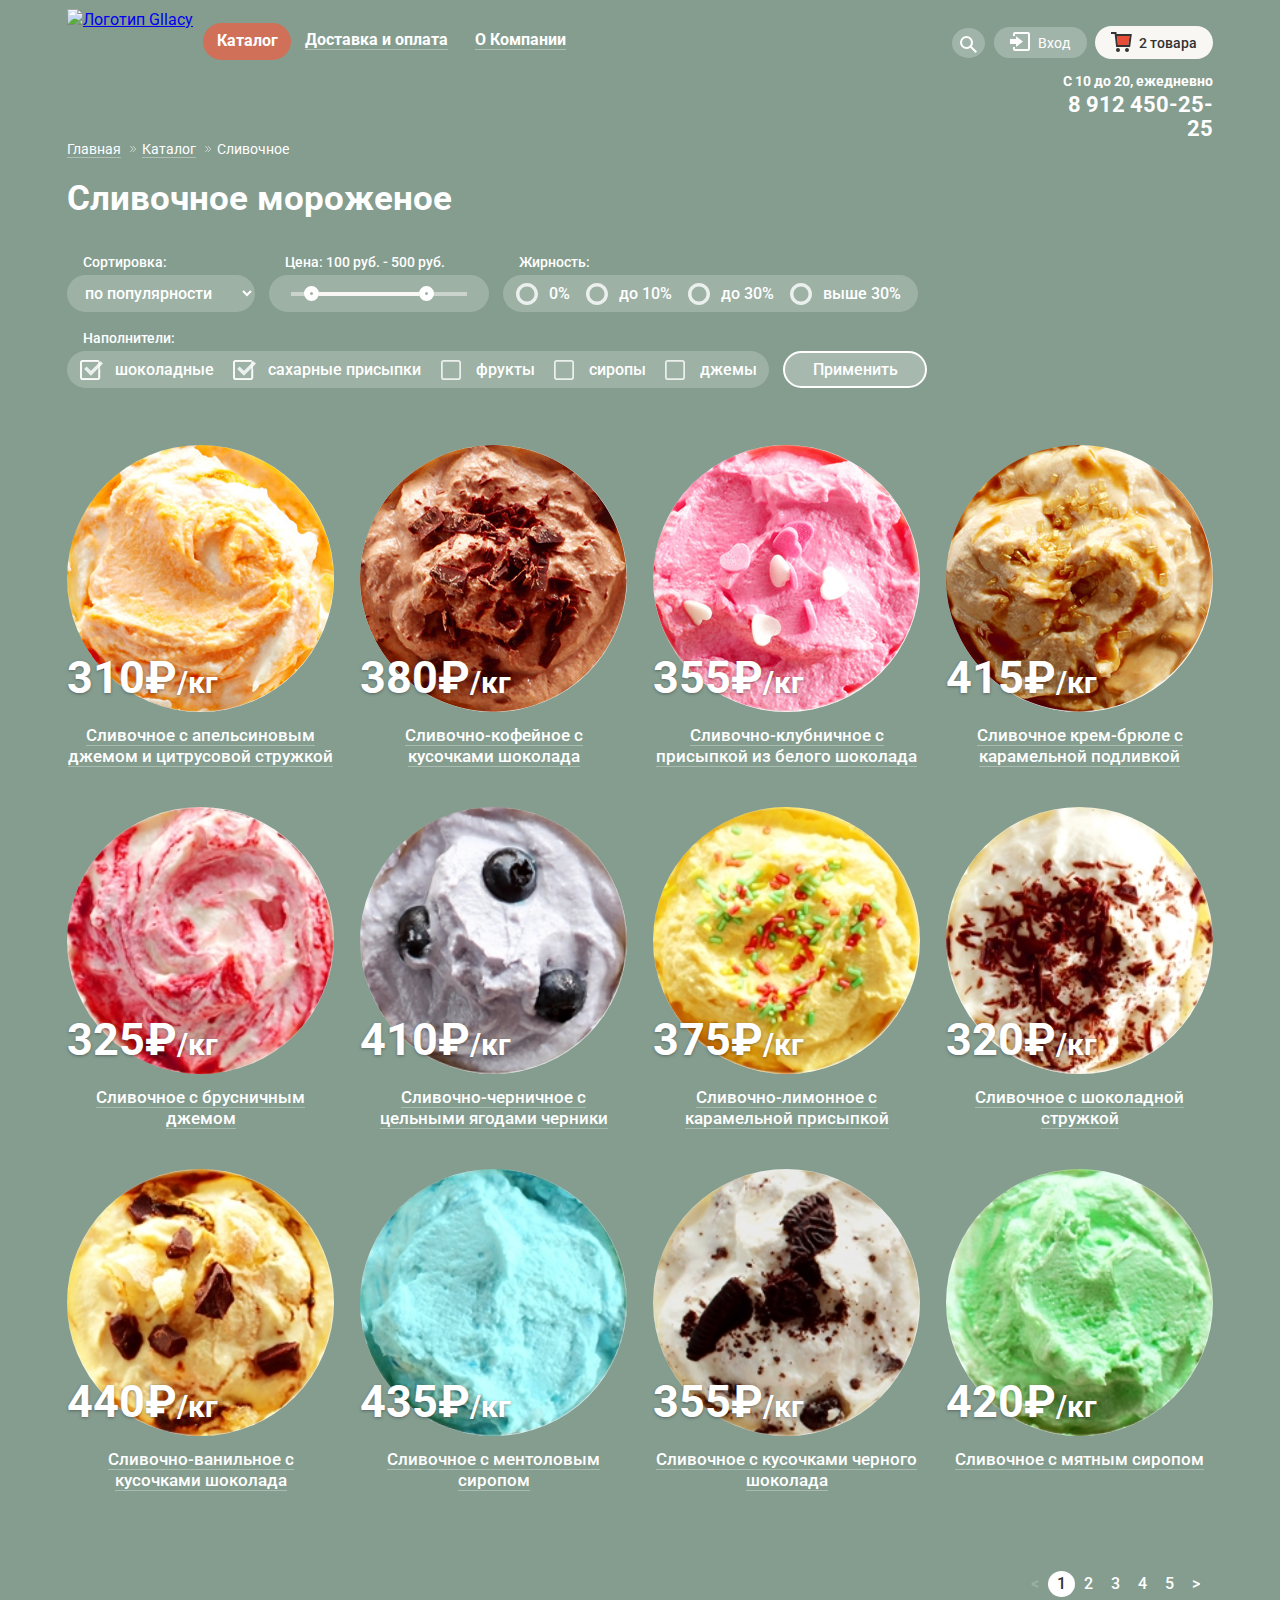
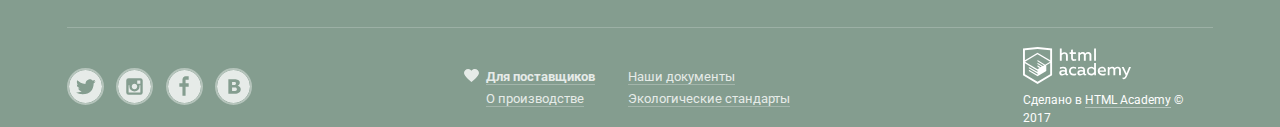
==== commit dd56bd0e: "доработки 20.09" ====
--- a/catalog.html
+++ b/catalog.html
@@ -16,7 +16,7 @@
           </a>
           <ul class="site-navigation">
             <li class="site-navigation-current site-navigation-item site-subnavigation-open">
-              <a class="site-navigation-item-link" href="#">Каталог</a>
+              <a class="site-navigation-item-link one" href="#">Каталог</a>
               <ul class="popup site-subnavigation">
                 <li class="site-subnavigation-new"><a href="#">Новинки</a></li>
                 <li class="site-subnavigation-current"><a>Сливочное</a></li>
@@ -65,15 +65,21 @@
               <a class="basket-full-button" href="#">2 товара</a>
               <div class="popup basket-full-list">
                 <table class="basket-full-item">
-                  <tr class="one">
-                    <td width="25"><button class="basket-full-delete visually-hidden" type="button">Удалить</button><td>
+                  <tr>
+                    <td width="25">
+                      <button class="basket-full-delete" type="button"><span class="visually-hidden">Удалить</span>
+                        <svg xmlns="http://www.w3.org/2000/svg" width="11" height="11" viewBox="0 0 11 11"><path fill="#231F20" d="M10.979.728l-.708-.707L5.5 4.792.729.021.021.728 4.793 5.5.021 10.271l.707.708L5.5 6.207l4.771 4.772.708-.708L6.207 5.5z"/></svg>
+                      </button><td>
                     <td width="47"><img src="img/orange.jpg" width="33" height="33" alt="Пломбир с апельсиновым джемом"></td>
                     <td width="220">Пломбир с апельсиновым джемом</td>
                     <td class="basket-full-weight" width="151" align="center">1,5 кг х <span class="basket-full-price">200 руб.</span></td>
                     <td class="basket-full-cost">300 руб.</td>
                   </tr>
                   <tr>
-                    <td><button class="basket-full-delete visually-hidden" type="button">Удалить</button><td>
+                    <td>
+                      <button class="basket-full-delete" type="button"><span class="visually-hidden">Удалить</span>
+                        <svg xmlns="http://www.w3.org/2000/svg" width="11" height="11" viewBox="0 0 11 11"><path fill="#231F20" d="M10.979.728l-.708-.707L5.5 4.792.729.021.021.728 4.793 5.5.021 10.271l.707.708L5.5 6.207l4.771 4.772.708-.708L6.207 5.5z"/></svg>
+                      </button><td>
                     <td><img src="img/strawberry.jpg" width="33" height="33" alt="Клубничный пломбир с присыпкой из белого шоколада"></td>
                     <td>Клубничный пломбир с присыпкой из белого шоколада</td>
                     <td class="basket-full-weight" align="center">1,5 кг х <span class="basket-full-price">300 руб.</span></td>
@@ -81,7 +87,7 @@
                   </tr>
                 </table>
                 <p><b>Итого: 750 руб.</b></p>
-                <p class="checkout-button"><a class="checkout-button" href="#">Оформить заказ</a></p>
+                <p class="checkout-button"><a class="button" href="#">Оформить заказ</a></p>
               </div>
             </div>
           </div>
@@ -269,8 +275,8 @@
           </li>
         </ul>
         <ul class="pagination-list">
-          <li class="pagination-item"><a href="#"> < </a></li>
-          <li class="pagination-item pagination-item-current"><a>1</a></li>
+          <li><a href="#"> < </a></li>
+          <li class="pagination-item-current"><a>1</a></li>
           <li class="pagination-item"><a href="#">2</a></li>
           <li class="pagination-item"><a href="#">3</a></li>
           <li class="pagination-item"><a href="#">4</a></li>
--- a/css/style.css
+++ b/css/style.css
@@ -29,6 +29,10 @@
   overflow: hidden;
 }
 
+input[placeholder] {
+    padding-left: 15px;
+}
+
 .button {
   text-decoration: none;
 }
@@ -118,44 +122,44 @@
   border-bottom: 1px solid #adbdb4;
 }
 
+.site-navigation-current > a {
+  margin: 0;
+  padding: 9px 13px 10px 14px;
+
+  background-color: #d07058;
+  border-radius: 20px;
+}
+
 .site-navigation-item-link {
   margin: 9px 13px 10px 14px;
 
   font-weight: 700;
 }
 
-.site-navigation-item:hover,
-.site-navigation-item:focus {
-  margin: 0;
+.site-navigation-item {
+  margin: 0;
+  padding: 0;
+  padding-top: 13px;
+  padding-bottom: 14px;
+}
+
+.site-navigation-item a:hover,
+.site-navigation-item a:focus {
+  margin: 0;
+  padding: 9px 13px 10px 14px;
+
   border-radius: 20px;
   background-color: #f7f6f3;
-}
-
-.site-navigation-item:active {
+  border-bottom: none;
+  color: #333333;
+}
+
+.site-navigation-item a:active  {
+  margin: 0;
+  padding: 9px 13px 10px 14px;
+
   background-color: #ededed;
   box-shadow: inset 0 2px 1px #696969;
-}
-
-.site-navigation-item a:hover,
-.site-navigation-item a:focus {
-  color: #333333;
-  background-color: #f7f6f3;
-  border-bottom: none;
-}
-
-.site-navigation-item a:active  {
-  background-color: #ededed;
-}
-
-.site-navigation-item:hover a,
-.site-navigation-item:focus a {
-  color: #333333;
-  border-bottom: none;
-}
-
-.site-navigation-current {
-  background-color: #d07058;
-  border-radius: 20px;
 }
 
 .site-navigation-current a {
@@ -174,7 +178,7 @@
   min-width: 143px;
   margin: 0;
   padding: 0;
-  padding-bottom: 8px;
+  padding-bottom: 7px;
   z-index: 50;
 
   border-radius: 5px;
@@ -190,11 +194,15 @@
 .site-subnavigation li {
   display: flex;
   align-items: center;
-  height: 28px;
-  padding-left: 20px;
+  padding-bottom: 7px;
+  padding-top: 7px;
+  padding-left: 21px;
 }
 
 .site-subnavigation a {
+  margin: 0;
+  padding: 0;
+
   text-decoration: none;
   color: #323232;
 
@@ -202,23 +210,46 @@
 }
 
 .site-subnavigation a:hover,
-.site-subnavigation a:focus,
+.site-subnavigation a:focus {
+  margin: 0;
+  padding: 0;
+
+  background-color: #fbded7;
+}
+
 .site-subnavigation li:hover,
 .site-subnavigation li:focus {
+  padding-bottom: 7px;
+  padding-top: 7px;
+  padding-left: 21px;
+
   background-color: #fbded7;
 }
 
-.site-subnavigation a:active,
+.site-subnavigation a:active {
+  margin: 0;
+  padding: 0;
+
+  background-color: #f6b5a5;
+  box-shadow: none;
+}
+
 .site-subnavigation li:active {
+  padding-bottom: 7px;
+  padding-top: 7px;
+  padding-left: 21px;
+
   background-color: #f6b5a5;
 }
 
 .site-subnavigation-new {
-  padding-top: 5px;
-  padding-bottom: 8px;
-  margin-bottom: 4px;
-
-  border-bottom: 1px solid #d1d0ce;
+  position: relative;
+}
+
+.site-subnavigation-new a,
+.site-subnavigation-new a:hover {
+  margin-bottom: 8px;
+  padding-top: 2px;
 }
 
 .site-subnavigation-new:hover,
@@ -231,14 +262,25 @@
   background-color: #d07058;
 }
 
+.site-subnavigation-new a::after {
+  content: "";
+
+  position: absolute;
+  top: 39px;
+  left: 6px;
+  width: 128px;
+  height: 1px;
+
+  background: rgba(173, 189, 180, 0.5);
+}
+
 .header-right-wrapper {
   display: flex;
   flex-wrap: wrap;
   justify-content: space-between;
+  align-items: center;
   width: 245px;
   margin: 0;
-  margin-top: 14px;
-  margin-bottom: 18px;
   margin-left: auto;
   padding: 0;
 
@@ -252,9 +294,8 @@
 
 .header-search {
   position: relative;
-
-  background-color: #a1b4a9;
-  border-radius: 100%;
+  padding-top: 17px;
+  padding-bottom: 16px;
 }
 
 .search-form {
@@ -270,6 +311,9 @@
   padding: 8px;
   padding-bottom: 2px;
   margin: 0;
+
+  background-color: #a1b4a9;
+  border-radius: 100%;
 }
 
 .header-search-button:hover,
@@ -285,7 +329,7 @@
 
 .search-form {
   position: absolute;
-  top: 37px;
+  top: 53px;
   left: -308px;
   width: 341px;
 
@@ -307,9 +351,8 @@
   display: flex;
   position: relative;
   align-items: center;
-
-  background-color: #a1b4a9;
-  border-radius: 30px;
+  padding-top: 17px;
+  padding-bottom: 16px;
 }
 
 .login-link {
@@ -318,13 +361,16 @@
   margin: 0;
   text-decoration: none;
   color: #ffffff;
+
+  background-color: #a1b4a9;
+  border-radius: 30px;
 }
 
 .login-link::before {
   content: "";
 
   position: absolute;
-  top: 6px;
+  top: 22px;
   left: 16px;
   width: 21px;
   height: 19px;
@@ -357,10 +403,11 @@
 
 .popup-login {
   position: absolute;
-  top: 36px;
+  top: 53px;
   left: -184px;
   margin: 0;
   padding: 0;
+  z-index: 70;
 }
 
 .login-form {
@@ -432,10 +479,20 @@
   display: flex;
   position: relative;
   align-items: center;
+  padding-top: 17px;
+  padding-bottom: 16px;
 
   font-size: 14px;
   font-weight: 500;
   line-height: 16px;
+}
+
+.main-basket-button {
+  padding: 9px 17px 8px 45px;
+  margin: 0;
+
+  text-decoration: none;
+  color: #ffffff;
 
   background-color: #a1b4a9;
   border-radius: 50px;
@@ -445,7 +502,7 @@
   content: "";
 
   position: absolute;
-  top: 7px;
+  top: 23px;
   left: 16px;
   width: 21px;
   height: 20px;
@@ -455,12 +512,9 @@
   background-position: 0 0;
 }
 
-.main-basket a,
 .basket-full a {
   display: block;
-  padding: 0;
-  padding-left: 45px;
-  padding-right: 17px;
+  padding: 9px 16px 8px 44px;
   margin: 0;
 
   text-decoration: none;
@@ -469,19 +523,21 @@
 
 .basket-full {
   position: relative;
-
-  background-color: #f8f7f4;
+  padding-top: 17px;
+  padding-bottom: 16px;
 }
 
 .basket-full a {
   color: #323232;
+  background-color: #f8f7f4;
+  border-radius: 50px;
 }
 
 .basket-full-button::before {
   content: "";
 
   position: absolute;
-  top: 7px;
+  top: 23px;
   left: 16px;
   width: 21px;
   height: 20px;
@@ -494,9 +550,10 @@
 .basket-full-list {
   display: none;
   position: absolute;
-  top: 36px;
+  top: 53px;
   left: -450px;
   padding: 3px 15px 21px 15px;
+  z-index: 70;
 
   font-size: 13px;
   line-height: 16px;
@@ -511,7 +568,7 @@
 .basket-full-list p {
   margin: 0;
   margin-top: 17px;
-  margin-left: 340px;
+  margin-left: 367px;
   padding: 0;
 
   text-align: right;
@@ -536,6 +593,11 @@
   padding: 0;
 }
 
+.basket-full-delete {
+  background-color: #ffffff;
+  border: none;
+}
+
 .basket-full-price {
   color: #999999;
 }
@@ -545,7 +607,8 @@
 }
 
 .checkout-button a {
-  padding: 10px 15px 10px 14px;
+  margin: 0;
+  padding: 10px 15px 10px 0px;
 
   font-size: 18px;
   font-weight: 700;
@@ -611,15 +674,8 @@
   width: 267px;
   margin: 0;
   padding: 0;
-  z-index: 30;
 
   list-style: none;
-}
-
-.catalog-item:hover .catalog-quickview,
-.catalog-item:focus .catalog-quickview {
-  display: inline-block;
-  z-index: -1;
 }
 
 .catalog-item img {
@@ -698,27 +754,31 @@
 }
 
 .catalog-quickview {
-  display: none;
+  margin: 0;
+  padding: 0;
+}
+
+.catalog-item:hover::before {
+  content: "";
+
+  display: block;
   width: 293px;
   min-height: 405px;
   position: absolute;
-  top: -6px;
   left: -13px;
-  margin: 0;
-  padding: 0;
   align-items: flex-end;
+  z-index: 200;
 
   background-color: rgba(248, 247, 244, 0.2);
 }
 
 .catalog-button {
-  display: inline-block;
+  display: none;
   position: absolute;
   top: 339px;
   left: 46px;
   margin: 0 auto;
   padding: 10px 17px;
-  z-index: 60;
 
   font-size: 18px;
   font-weight: 700;
@@ -734,6 +794,11 @@
   cursor: pointer;
 }
 
+.catalog-item:hover .catalog-button {
+  display: block;
+  z-index: 100;
+}
+
 .slider {
   position: relative;
 
@@ -791,7 +856,6 @@
   position: absolute;
   bottom: 63px;
   left: 0;
-  z-index: 40;
 
   font-size: 0;
 }
@@ -837,6 +901,14 @@
   background-color: #ffffff;
 }
 
+.slider-controls label:hover {
+  background-color: rgba(248, 247, 244, 0.4);
+}
+
+.slider-controls label:active {
+  background-color: #ffffff;
+}
+
 .promotions {
   display: flex;
   justify-content: space-between;
@@ -884,9 +956,9 @@
   vertical-align: top;
   color: #ffffff;
 
-  box-shadow: 0 2px 2px rgba(172, 16, 0, 0.64);
-  background-color: #ffffff;
-  background-image: linear-gradient(to top, #e74a35 0%, #f26843 100%);
+  background-image: linear-gradient(to top, #ca3824, #f26843);
+  box-shadow: 0px 2px 2px 0 rgba(85, 8, 0, 0.54);
+
   border: none;
   border-radius: 50px;
 
@@ -897,9 +969,8 @@
 .promotions-item-button:focus {
   color: #fefefe;
 
-  box-shadow: 0 1px 2px #ac1000;
-  background-color: rgba(255, 255, 255, 0.2);
-  background-image: linear-gradient(to top, #e74a35 0%, #f26843 100%);
+ background-image: linear-gradient(to top, #e74a35, #f26843), linear-gradient(rgba(255, 255, 255, 0.2), rgba(255, 255, 255, 0.2));
+ box-shadow: 0px 1px 2px 0 #ac1000;
 }
 
 .promotions-item-button:active {
@@ -1199,16 +1270,31 @@
   padding: 0;
 }
 
+.contacts-information iframe{
+  position: relative;
+  z-index: 100;
+
+  border: none;
+}
+
+.map {
+  display: inline-block;
+  position: absolute;
+  top: 0;
+  left: 0;
+  z-index: 50;
+}
+
 .contacts {
   position: absolute;
   top: 63px;
   right: 27px;
   display: flex;
   flex-direction: column;
-  width: 302px;
   margin: 0;
   margin-left: auto;
   padding: 32px 25px 31px;
+  z-index: 110;
 
   font-size: 14px;
   line-height: 20px;
@@ -1305,7 +1391,7 @@
   width: 6px;
   height: 6px;
 
-  background-color: #ffffff;
+  background-image: url("../img/right_arrows_couple.svg");
 }
 
 .breadcrumbs-current::after {
@@ -1387,11 +1473,6 @@
   border-radius: 50px;
 }
 
-.sorting option {
-  margin: 0;
-  padding: 0;
-}
-
 .sorting:hover {
   font-weight: 500;
   color: #323232;
@@ -1440,6 +1521,13 @@
   cursor: pointer;
 }
 
+.range-toggle:hover {
+  width: 4px;
+  height: 4px;
+
+  border: 7px solid #ffffff;
+}
+
 .range-toggle-min {
   left: 35px;
 }
@@ -1483,9 +1571,10 @@
   height: 22px;
 
   background-image: url("../img/radio_off.svg");
-}
-
-.filter-fatty:checked + label::after {
+  opacity: 0.8;
+}
+
+.filter-fatty + label:hover::before {
   content: "";
 
   position: absolute;
@@ -1495,7 +1584,36 @@
   width: 22px;
   height: 22px;
 
+  background-image: url("../img/radio_off.svg");
+  opacity: 1;
+}
+
+.filter-fatty:checked + label::after {
+  content: "";
+
+  position: absolute;
+  left: -33px;
+  top: -3px;
+
+  width: 22px;
+  height: 22px;
+
   background-image: url("../img/radio_on.svg");
+  opacity: 0.8;
+}
+
+.filter-fatty:checked + label:hover::after {
+  content: "";
+
+  position: absolute;
+  left: -33px;
+  top: -3px;
+
+  width: 22px;
+  height: 22px;
+
+  background-image: url("../img/radio_on.svg");
+  opacity: 1;
 }
 
 .filter-fillers-container {
@@ -1524,23 +1642,49 @@
   height: 20px;
 
   background-image: url("../img/checkbox-off.svg");
-  background-repeat: no-repeat;
-  background-position: 0 0;
-}
-
-.filter-fillers:checked + label::after {
-  content: "";
-
+  opacity: 0.8;
+}
+
+.filter-fillers + label:hover::before {
+  content: "";
   position: absolute;
   left: -35px;
   top: -2px;
 
+  width: 20px;
+  height: 20px;
+
+  background-image: url("../img/checkbox-off.svg");
+  opacity: 1;
+}
+
+
+.filter-fillers:checked + label::after {
+  content: "";
+
+  position: absolute;
+  left: -35px;
+  top: -2px;
+
   width: 24px;
   height: 20px;
 
   background-image: url("../img/checkbox-on.svg");
-  background-repeat: no-repeat;
-  background-position: 0 0;
+  opacity: 0.8;
+}
+
+.filter-fillers:checked + label:hover::after {
+  content: "";
+
+  position: absolute;
+  left: -35px;
+  top: -2px;
+
+  width: 24px;
+  height: 20px;
+
+  background-image: url("../img/checkbox-on.svg");
+  opacity: 1;
 }
 
 .filter-button {
@@ -1599,12 +1743,12 @@
   cursor: pointer;
 }
 
-.pagination-list a:hover,
-.pagination-list a:focus {
+.pagination-item a:hover,
+.pagination-item a:focus {
   background-color: #9db1a5;
 }
 
-.pagination-list a:active {
+.pagination-item a:active {
   color: #323232;
   background-color: #ffffff;
 }
@@ -1621,7 +1765,7 @@
 }
 
 .main-footer {
-  margin-top: 12px;
+  margin-top: 18px;
 }
 
 .main-footer a {
@@ -1667,6 +1811,10 @@
   opacity: 1;
 }
 
+.social-button:active path {
+  fill: #e9e9e9;
+}
+
 .social-button svg {
   border-radius: 100%;
   border: 2px solid rgba(255, 255, 255, 0.5);
@@ -1752,44 +1900,120 @@
   border-bottom: 1px solid #a7a294;
 }
 
+@keyframes bounce {
+  0% {
+    transform: translateY(-2000px);
+  }
+
+  70% {
+    transform: translateY(30px);
+  }
+
+  90% {
+    transform: translateY(-10px);
+  }
+
+  100% {
+    transform: translateY(0);
+  }
+}
+
+.modal {
+  position: fixed;
+  z-index: 110;
+}
+
+.modal-show {
+  display: block;
+
+  animation: bounce 0.6s;
+}
+
 .modal-feedback {
   display: none;
-  width: 478px;
-  height: 443px;
+  top: 337px;
+  left: 30%;
+
+  width: 430px;
+  height: 398px;
+  padding: 20px 24px 25px 24px;
 
   background-color: #f8f7f4;
+  border-radius: 10px;
 }
 
 .modal-feedback h3 {
+  margin: 0;
+  margin-bottom: 24px;
+  padding: 0;
+
   font-size: 24px;
   font-weight: 500;
   line-height: 28px;
   color: #323232;
 }
 
+.feedback-form {
+  margin: 0;
+  padding: 0;
+}
+
+.feedback-form p {
+  margin: 0;
+  padding: 0;
+}
+
 .feedback-field {
-  width: 267px;
-  height: 44px;
+  width: 250px;
+  height: 42px;
+  margin: 0;
+  margin-bottom: 20px;
+  padding: 0;
 
   border: 1px solid rgba(178, 178, 178, 0.52);
   background-color: #ffffff;
+  border-radius: 5px;
 }
 
 .feedback-field-comment {
-  width: 428px;
-  height: 155px;
+  width: 411px;
+  height: 140px;
+  margin: 0;
+  margin-bottom: 20px;
+  padding: 0;
+  padding-top: 13px;
+  padding-left: 15px;
 
   border: 1px solid rgba(178, 178, 178, 0.52);
   background-color: #ffffff;
+  color: #999999;
+  border-radius: 5px;
 }
 
 .button-feedback {
+  padding: 10px 24px 10px 24px;
+  margin-left: 291px;
+
   font-size: 18px;
   font-weight: 700;
   line-height: 24px;
   color: #fefefe;
 
-  box-shadow: 0 2px 2px rgba(172, 16, 0, 0.64);
-  background-color: #e84d37;
-  background-image: linear-gradient(to top, #e74a35 0%, #f26843 100%);
-}
+  background-image: linear-gradient(to top, #e74a35, #f26843);
+  box-shadow: 0px 2px 2px 0 rgba(172, 16, 0, 0.64);
+  border: none;
+  border-radius: 50px;
+}
+
+.modal-close::before {
+  content: "";
+
+  position: absolute;
+  top: 18px;
+  right: 15px;
+  z-index: 100;
+  width: 18px;
+  height: 17px;
+
+  background-image: url("../img/cross_big.svg");
+}
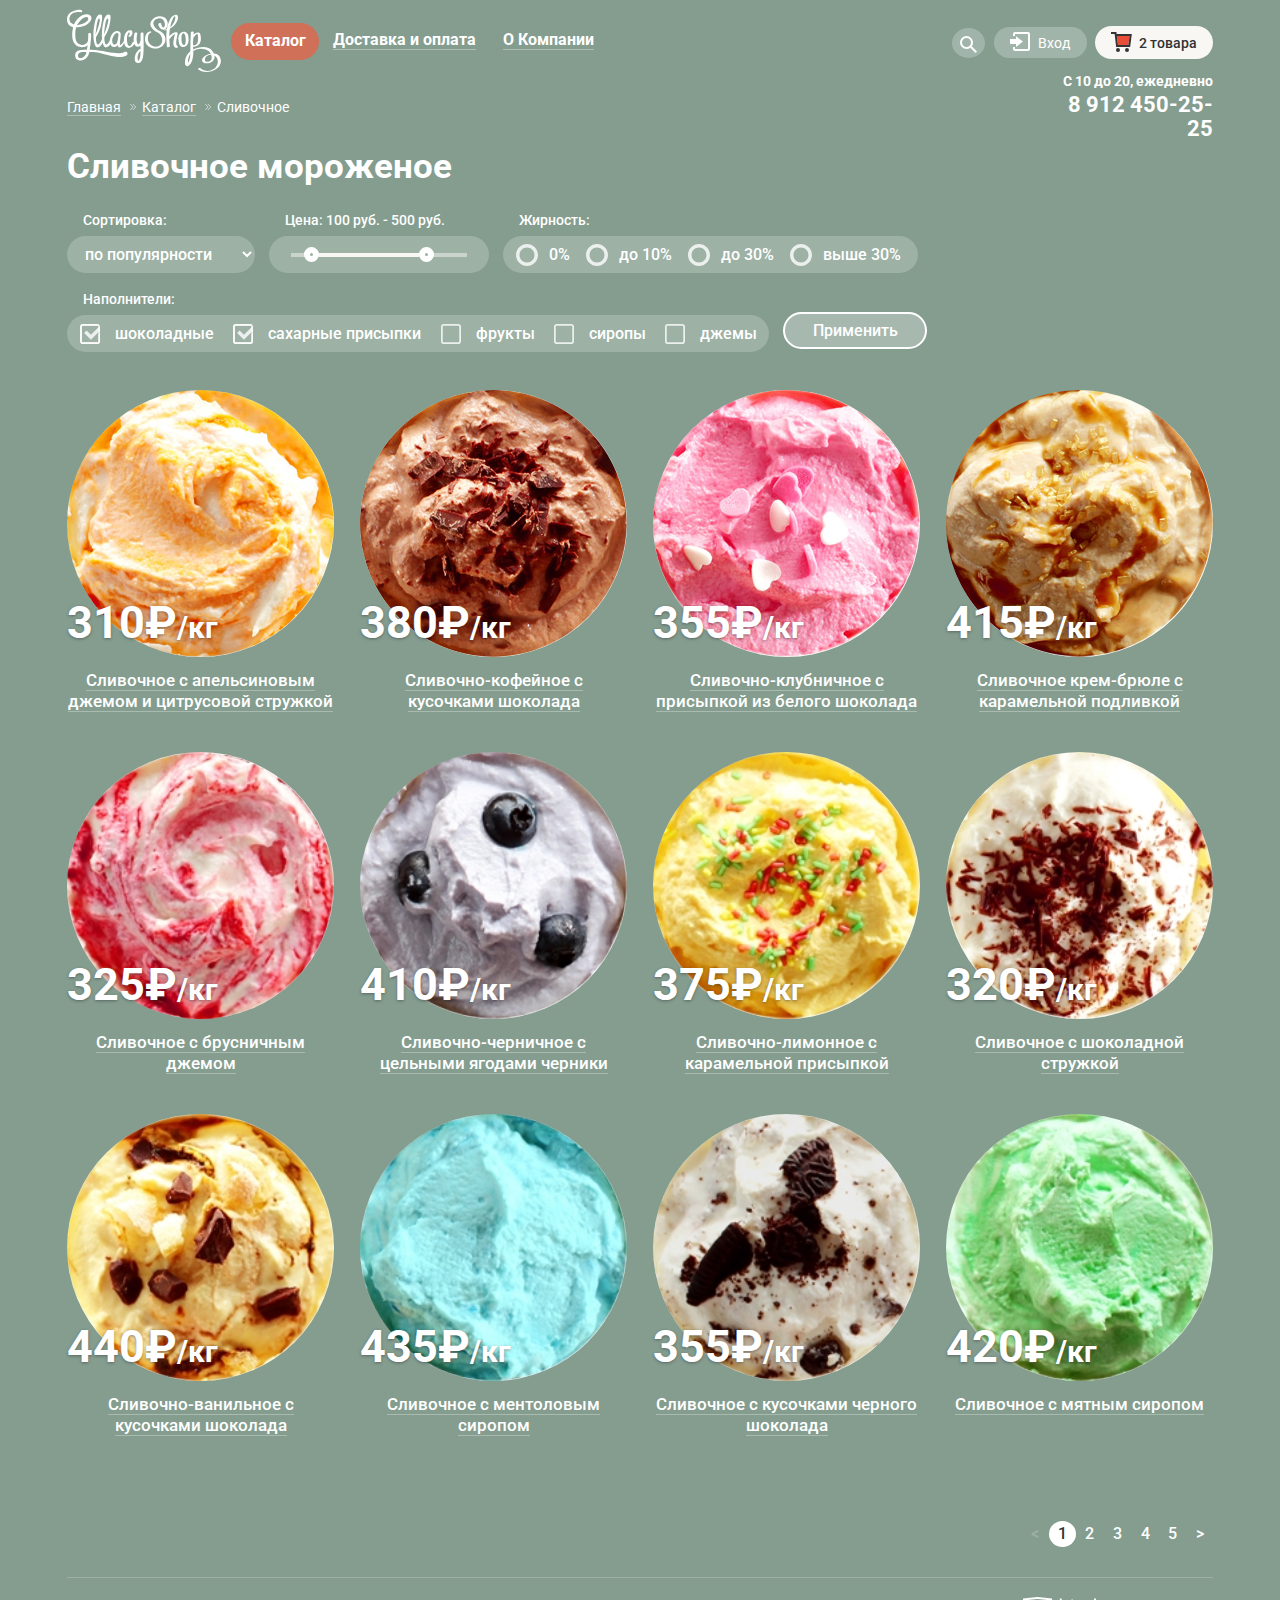
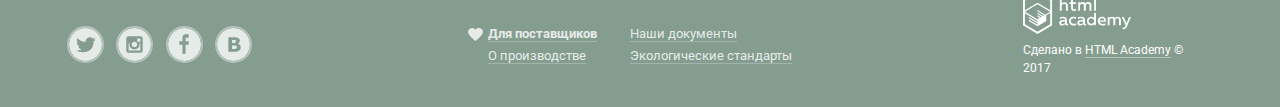
==== commit eb06f985: "доработка 21.09 v1" ====
--- a/catalog.html
+++ b/catalog.html
@@ -12,11 +12,11 @@
       <nav class="main-navigation">
         <div class="main-navigation-container">
           <a class="main-header-logo" href="index.html">
-            <img src="img/logo.svg" width="154" height="64" alt="Логотип Gllacy">
+            <img src="img/glassy_logo.svg" width="154" height="64" alt="Логотип Gllacy">
           </a>
           <ul class="site-navigation">
             <li class="site-navigation-current site-navigation-item site-subnavigation-open">
-              <a class="site-navigation-item-link one" href="#">Каталог</a>
+              <a class="site-navigation-item-link" href="#">Каталог</a>
               <ul class="popup site-subnavigation">
                 <li class="site-subnavigation-new"><a href="#">Новинки</a></li>
                 <li class="site-subnavigation-current"><a>Сливочное</a></li>
@@ -67,9 +67,11 @@
                 <table class="basket-full-item">
                   <tr>
                     <td width="25">
-                      <button class="basket-full-delete" type="button"><span class="visually-hidden">Удалить</span>
+                      <button class="basket-full-delete" type="button">
+                        <span class="visually-hidden">Удалить</span>
                         <svg xmlns="http://www.w3.org/2000/svg" width="11" height="11" viewBox="0 0 11 11"><path fill="#231F20" d="M10.979.728l-.708-.707L5.5 4.792.729.021.021.728 4.793 5.5.021 10.271l.707.708L5.5 6.207l4.771 4.772.708-.708L6.207 5.5z"/></svg>
-                      </button><td>
+                      </button>
+                    <td>
                     <td width="47"><img src="img/orange.jpg" width="33" height="33" alt="Пломбир с апельсиновым джемом"></td>
                     <td width="220">Пломбир с апельсиновым джемом</td>
                     <td class="basket-full-weight" width="151" align="center">1,5 кг х <span class="basket-full-price">200 руб.</span></td>
@@ -92,18 +94,20 @@
             </div>
           </div>
         </div>
-        <div class="main-bottom-container">
-          <p class="main-schedule">С 10 до 20, ежедневно</p>
-          <p class="main-phone"><a href="tel:89124502525">8 912 450-25-25</a></p>
+        <div class="header-catalog-wrapper">
+          <ul class="breadcrumbs">
+            <li class="breadcrumbs-item"><a href="index.html">Главная</a></li>
+            <li class="breadcrumbs-item"><a href="#">Каталог</a></li>
+            <li class="breadcrumbs-current"><a>Сливочное</a></li>
+          </ul>
+          <div class="main-bottom-container">
+            <p class="main-schedule">С 10 до 20, ежедневно</p>
+            <p class="main-phone"><a href="tel:89124502525">8 912 450-25-25</a></p>
+          </div>
         </div>
       </nav>
     </header>
     <main class="container wrapper-page">
-      <ul class="breadcrumbs">
-        <li class="breadcrumbs-item"><a href="index.html">Главная</a></li>
-        <li class="breadcrumbs-item"><a href="#">Каталог</a></li>
-        <li class="breadcrumbs-current"><a>Сливочное</a></li>
-      </ul>
       <h1 class="page-title">Сливочное мороженое</h1>
       <section class="filters">
         <h2 class="visually-hidden">Фильтр товаров</h2>
@@ -275,7 +279,7 @@
           </li>
         </ul>
         <ul class="pagination-list">
-          <li><a href="#"> < </a></li>
+          <li class="pagination-item-back"><a href="#"> < </a></li>
           <li class="pagination-item-current"><a>1</a></li>
           <li class="pagination-item"><a href="#">2</a></li>
           <li class="pagination-item"><a href="#">3</a></li>
--- a/css/style.css
+++ b/css/style.css
@@ -29,8 +29,31 @@
   overflow: hidden;
 }
 
-input[placeholder] {
-    padding-left: 15px;
+input[type="text"],
+input[type="password"],
+input[type="search"],
+input[type="email"],
+textarea:focus  {
+  padding-left: 15px;
+  outline: none;
+  border: 1px solid rgba(154, 154, 154, 0,52);
+}
+
+input[type="text"]:focus,
+input[type="password"]:focus,
+input[type="search"]:focus,
+input[type="email"]:focus,
+textarea:focus  {
+  font-weight: 700;
+  outline: none;
+}
+
+input[type="text"]:hover,
+input[type="password"]:hover,
+input[type="search"]:hover,
+input[type="email"]:hover,
+textarea:hover  {
+  border: 1px solid rgba(154, 154, 154, 0.52);
 }
 
 .button {
@@ -138,9 +161,7 @@
 
 .site-navigation-item {
   margin: 0;
-  padding: 0;
-  padding-top: 13px;
-  padding-bottom: 14px;
+  padding: 13px 0px 14px 0px;
 }
 
 .site-navigation-item a:hover,
@@ -178,7 +199,6 @@
   min-width: 143px;
   margin: 0;
   padding: 0;
-  padding-bottom: 7px;
   z-index: 50;
 
   border-radius: 5px;
@@ -194,9 +214,7 @@
 .site-subnavigation li {
   display: flex;
   align-items: center;
-  padding-bottom: 7px;
-  padding-top: 7px;
-  padding-left: 21px;
+  padding: 7px 0px 9px 21px;
 }
 
 .site-subnavigation a {
@@ -219,9 +237,7 @@
 
 .site-subnavigation li:hover,
 .site-subnavigation li:focus {
-  padding-bottom: 7px;
-  padding-top: 7px;
-  padding-left: 21px;
+  padding: 7px 0px 9px 21px;
 
   background-color: #fbded7;
 }
@@ -235,9 +251,7 @@
 }
 
 .site-subnavigation li:active {
-  padding-bottom: 7px;
-  padding-top: 7px;
-  padding-left: 21px;
+  padding: 7px 0px 9px 21px;
 
   background-color: #f6b5a5;
 }
@@ -274,6 +288,10 @@
   background: rgba(173, 189, 180, 0.5);
 }
 
+.site-subnavigation-current {
+  pointer-events: none;
+}
+
 .header-right-wrapper {
   display: flex;
   flex-wrap: wrap;
@@ -687,9 +705,10 @@
   border-radius: 100%;
 }
 
-.catalog-item-hit::before {
-  content: "";
-
+.catalog-item-hit::after {
+  content: "";
+
+  z-index: 400;
   position: absolute;
   top: 0px;
   left: 0px;
@@ -767,9 +786,11 @@
   position: absolute;
   left: -13px;
   align-items: flex-end;
-  z-index: 200;
+  z-index: 20;
 
   background-color: rgba(248, 247, 244, 0.2);
+  border: 5px;
+  box-shadow: 0px 20px 20px 0 rgba(0, 0, 0, 0.4);
 }
 
 .catalog-button {
@@ -796,7 +817,22 @@
 
 .catalog-item:hover .catalog-button {
   display: block;
-  z-index: 100;
+  z-index: 500;
+}
+
+.catalog-item:hover .catalog-image,
+.catalog-item:hover .catalog-item-price
+ {
+   position: absolute;
+  display: block;
+  z-index: 400;
+}
+
+.catalog-item:hover .catalog-item-title {
+  position: absolute;
+  top: 280px;
+  display: block;
+  z-index: 400;
 }
 
 .slider {
@@ -930,9 +966,7 @@
 }
 
 .promotions-item-present {
-  margin: 0;
-  margin-bottom: 14px;
-  margin-top: 18px;
+  margin: 18px 0px 14px 0px;
   padding: 0;
 }
 
@@ -982,6 +1016,7 @@
 }
 
 .promotions-raspberry {
+  background-color: #b42a52;
   background-image: url("../img/raspberries_background.jpg");
   background-position: center;
 }
@@ -1003,7 +1038,7 @@
 .promotions-chocolate {
   color: #ffffff;
 
-  background-color: #849d8f;
+  background-color: #814d2c;
   background-image: url("../img/choco_background.jpg");
   background-position: center;
 }
@@ -1023,12 +1058,12 @@
 }
 
 .advantages {
-  padding: 18px 0px 26px 21px;
+  padding: 20px 0px 29px 21px;
   margin-bottom: 40px;
 
   color: #323232;
 
-  background-color: #849d8f;
+  background-color: #efe3cb;
   background-image: url("../img/waffle_pattern.jpg");
   background-position: 0 0;
   border-radius: 15px;
@@ -1036,9 +1071,7 @@
 
 .advantages-title {
   width: 1020px;
-  margin: 0;
-  margin-top: 8px;
-  margin-bottom: 1px;
+  margin: 8px 0px 1px 0px;
   padding: 0;
 
   font-size: 24px;
@@ -1060,9 +1093,7 @@
 .advantages-item {
   position: relative;
   width: 487px;
-  margin: 0;
-  margin-left: 56px;
-  margin-top: 20px;
+  margin: 20px 0px 0px 56px;
   padding: 0;
 }
 
@@ -1150,16 +1181,15 @@
 }
 
 .blog {
-  width: 560px;
-  margin: 0;
-  padding: 0;
-  padding-left: 20px;
-  padding-top: 23px;
-
-  background-color: #849d8f;
+  width: 540px;
+  margin: 0;
+  padding: 23px 0px 0px 20px;
+
+  background-color: #ffffff;
   background-image: url("../img/strawberry_background.png");
   background-repeat: no-repeat;
   background-position: 0 0;
+  border-radius: 10px;
 }
 
 .blog-title {
@@ -1270,6 +1300,10 @@
   padding: 0;
 }
 
+.contacts p:first-child {
+  margin-bottom: 4px;
+}
+
 .contacts-information iframe{
   position: relative;
   z-index: 100;
@@ -1278,7 +1312,6 @@
 }
 
 .map {
-  display: inline-block;
   position: absolute;
   top: 0;
   left: 0;
@@ -1314,7 +1347,7 @@
   display: block;
   width: 222px;
   margin: 0;
-  margin-bottom: 23px;
+  margin-bottom: 20px;
   padding: 0;
 }
 
@@ -1326,6 +1359,7 @@
 
 .contacts-telephone-link a {
   display: block;
+  margin-bottom: 3px;
 
   font-size: 18px;
   font-weight: 700;
@@ -1354,13 +1388,23 @@
   cursor: pointer;
 }
 
+.header-catalog-wrapper {
+  display: flex;
+  flex-wrap: wrap;
+  justify-content: space-between;
+  vertical-align: bottom;
+  margin-bottom: 5px;
+}
+
 .breadcrumbs,
 .breadcrumbs a {
   display: flex;
   justify-content: flex-start;
+  vertical-align: bottom;
+
   flex-wrap: wrap;
   margin: 0;
-  margin-bottom: 10px;
+  margin-top: 13px;
   padding: 0;
 
   list-style: none;
@@ -1385,7 +1429,7 @@
   content: "";
 
   position: absolute;
-  top: 5px;
+  top: 18px;
   right: -15px;
 
   width: 6px;
@@ -1411,7 +1455,7 @@
 
 .page-title {
   margin: 0;
-  margin-bottom: 35px;
+  margin-bottom: 25px;
   padding: 0;
 
   font-size: 35px;
@@ -1422,7 +1466,7 @@
 
 .filters {
   margin: 0;
-  margin-bottom: 39px;
+  margin-bottom: 20px;
   padding: 0;
 }
 
@@ -1452,7 +1496,7 @@
 
 .filter legend {
   margin: 0;
-  margin-bottom: 5px;
+  margin-bottom: 8px;
   padding: 0;
   padding-left: 16px;
 }
@@ -1666,10 +1710,11 @@
   left: -35px;
   top: -2px;
 
-  width: 24px;
+  width: 20px;
   height: 20px;
 
   background-image: url("../img/checkbox-on.svg");
+  background-repeat: no-repeat;
   opacity: 0.8;
 }
 
@@ -1719,9 +1764,11 @@
 .pagination-list {
   display: flex;
   width: 191px;
+  justify-content: space-between;
   margin: 0;
   margin-left: auto;
   padding: 0;
+  padding-top: 5px;
 
   list-style: none;
 }
@@ -1758,6 +1805,11 @@
   padding: 0;
 }
 
+.pagination-item-current,
+.pagination-item-back {
+  pointer-events: none;
+}
+
 .pagination-item-current a {
   color: #323232;
 
@@ -1765,7 +1817,7 @@
 }
 
 .main-footer {
-  margin-top: 18px;
+  margin-top: 15px;
 }
 
 .main-footer a {
@@ -1781,6 +1833,7 @@
   justify-content: space-between;
   align-items: center;
   margin: 0;
+  padding-bottom: 15px;
 }
 
 .catalog-footer-container {
@@ -1828,6 +1881,7 @@
   width: 304px;
   margin: 0;
   padding: 0;
+  padding-left: 5px;
 
   list-style: none;
   opacity: 0.8;
@@ -1863,8 +1917,8 @@
   content: "";
 
   position: absolute;
-  top: 4px;
-  left: -22px;
+  top: 6px;
+  left: -15px;
   width: 15px;
   height: 13px;
 
@@ -1879,6 +1933,7 @@
 
 .footer-copyright {
   width: 190px;
+  margin-bottom: 15px;
 }
 
 .footer-copyright-link {
@@ -1920,7 +1975,7 @@
 
 .modal {
   position: fixed;
-  z-index: 110;
+  z-index: 700;
 }
 
 .modal-show {
@@ -1980,9 +2035,7 @@
   height: 140px;
   margin: 0;
   margin-bottom: 20px;
-  padding: 0;
-  padding-top: 13px;
-  padding-left: 15px;
+  padding: 13px 0px 0px 15px;
 
   border: 1px solid rgba(178, 178, 178, 0.52);
   background-color: #ffffff;
@@ -2005,12 +2058,23 @@
   border-radius: 50px;
 }
 
+.modal-close {
+  position: absolute;
+  top: 15px;
+  right: 17px;
+  width: 17px;
+  height: 17px;
+  background-color: #f8f7f4;
+  border: 0;
+  cursor: pointer;
+}
+
 .modal-close::before {
   content: "";
 
   position: absolute;
-  top: 18px;
-  right: 15px;
+  top: 0px;
+  right: 0px;
   z-index: 100;
   width: 18px;
   height: 17px;
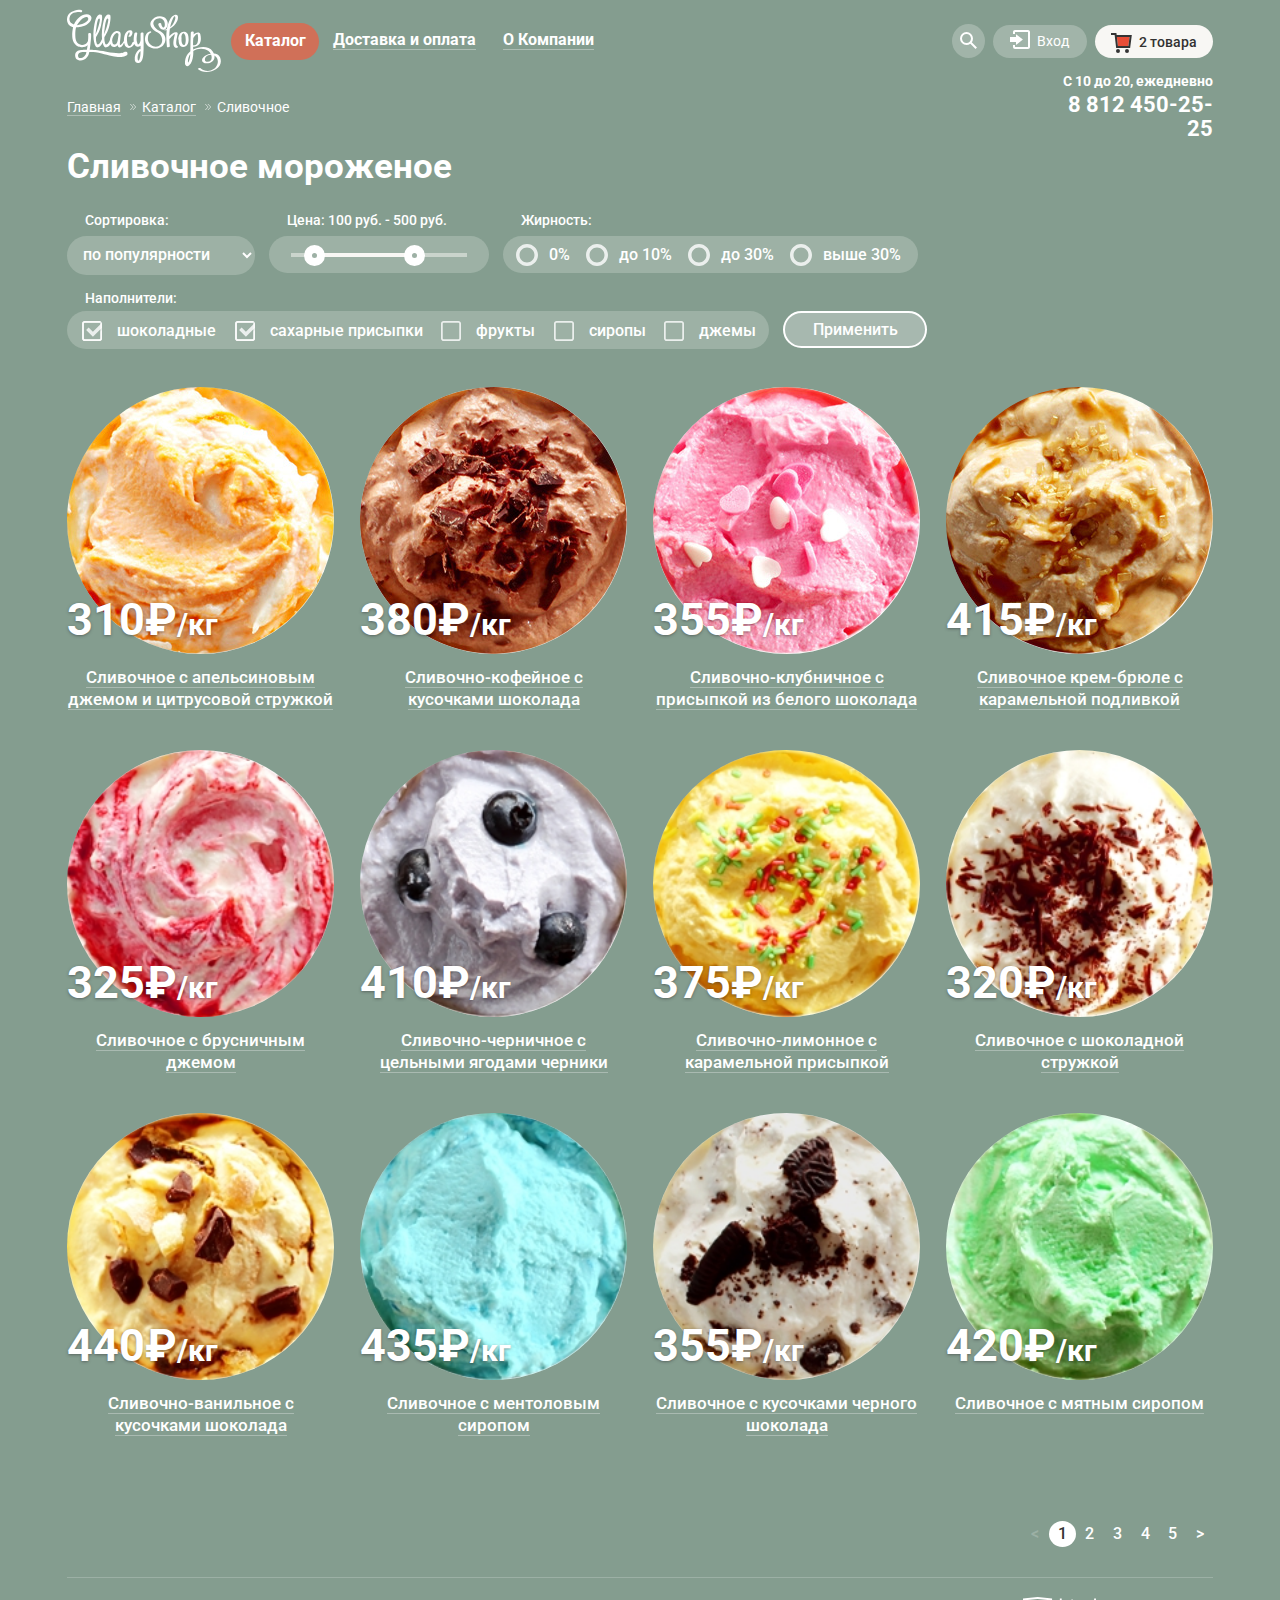
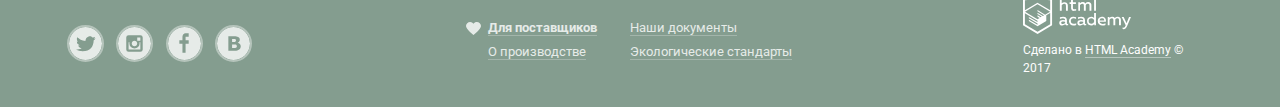
==== commit 1ca20b18: "доработка по perfectpixel" ====
--- a/catalog.html
+++ b/catalog.html
@@ -102,7 +102,7 @@
           </ul>
           <div class="main-bottom-container">
             <p class="main-schedule">С 10 до 20, ежедневно</p>
-            <p class="main-phone"><a href="tel:89124502525">8 912 450-25-25</a></p>
+            <p class="main-phone"><a href="tel:89124502525">8 812 450-25-25</a></p>
           </div>
         </div>
       </nav>
--- a/css/style.css
+++ b/css/style.css
@@ -312,8 +312,8 @@
 
 .header-search {
   position: relative;
-  padding-top: 17px;
-  padding-bottom: 16px;
+  padding-top: 15px;
+  padding-bottom: 18px;
 }
 
 .search-form {
@@ -327,7 +327,7 @@
 .header-search-button {
   display: block;
   padding: 8px;
-  padding-bottom: 2px;
+  padding-bottom: 6px;
   margin: 0;
 
   background-color: #a1b4a9;
@@ -369,13 +369,13 @@
   display: flex;
   position: relative;
   align-items: center;
-  padding-top: 17px;
-  padding-bottom: 16px;
+  padding-top: 15px;
+  padding-bottom: 18px;
 }
 
 .login-link {
   display: block;
-  padding: 8px 17px 7px 44px;
+  padding: 8px 18px 9px 44px;
   margin: 0;
   text-decoration: none;
   color: #ffffff;
@@ -388,8 +388,8 @@
   content: "";
 
   position: absolute;
-  top: 22px;
-  left: 16px;
+  top: 20px;
+  left: 17px;
   width: 21px;
   height: 19px;
 
@@ -497,8 +497,8 @@
   display: flex;
   position: relative;
   align-items: center;
-  padding-top: 17px;
-  padding-bottom: 16px;
+  padding-top: 15px;
+  padding-bottom: 18px;
 
   font-size: 14px;
   font-weight: 500;
@@ -506,7 +506,7 @@
 }
 
 .main-basket-button {
-  padding: 9px 17px 8px 45px;
+  padding: 9px 17px 9px 45px;
   margin: 0;
 
   text-decoration: none;
@@ -517,6 +517,41 @@
 }
 
 .main-basket-button::before {
+  content: "";
+
+  position: absolute;
+  top: 22px;
+  left: 17px;
+  width: 21px;
+  height: 20px;
+
+  background-image: url("../img/basket.svg");
+  background-repeat: no-repeat;
+  background-position: 0 0;
+}
+
+.basket-full a {
+  display: block;
+  padding: 9px 16px 8px 44px;
+  margin: 0;
+
+  text-decoration: none;
+  color: #ffffff;
+}
+
+.basket-full {
+  position: relative;
+  padding-top: 15px;
+  padding-bottom: 18px;
+}
+
+.basket-full a {
+  color: #323232;
+  background-color: #f8f7f4;
+  border-radius: 50px;
+}
+
+.basket-full-button::before {
   content: "";
 
   position: absolute;
@@ -525,41 +560,6 @@
   width: 21px;
   height: 20px;
 
-  background-image: url("../img/basket.svg");
-  background-repeat: no-repeat;
-  background-position: 0 0;
-}
-
-.basket-full a {
-  display: block;
-  padding: 9px 16px 8px 44px;
-  margin: 0;
-
-  text-decoration: none;
-  color: #ffffff;
-}
-
-.basket-full {
-  position: relative;
-  padding-top: 17px;
-  padding-bottom: 16px;
-}
-
-.basket-full a {
-  color: #323232;
-  background-color: #f8f7f4;
-  border-radius: 50px;
-}
-
-.basket-full-button::before {
-  content: "";
-
-  position: absolute;
-  top: 23px;
-  left: 16px;
-  width: 21px;
-  height: 20px;
-
   background-image: url("../img/basket_full.svg");
   background-repeat: no-repeat;
   background-position: 0 0;
@@ -730,7 +730,7 @@
 
   font-size: 17px;
   font-weight: 500;
-  line-height: 21px;
+  line-height: 21.5px;
   text-align: center;
   color: #ffffff;
 }
@@ -966,19 +966,19 @@
 }
 
 .promotions-item-present {
-  margin: 18px 0px 14px 0px;
+  margin: 17px 0px 16px 0px;
   padding: 0;
 }
 
 .promotions-item-conditions {
   margin: 0;
-  margin-bottom: 43px;
+  margin-bottom: 45px;
   padding: 0;
 }
 
 .promotions-item-button {
   display: inline-block;
-  padding: 12px 24px 11px 22px;
+  padding: 11px 24px 12px 22px;
   margin: 0;
   margin-left:auto;
   margin-bottom: 22px;
@@ -1093,13 +1093,13 @@
 .advantages-item {
   position: relative;
   width: 487px;
-  margin: 20px 0px 0px 56px;
+  margin: 21px 0px 0px 56px;
   padding: 0;
 }
 
 .advantages-item .advantages-icon-cow,
 .advantages-item .advantages-icon-thermometer {
-  width: 487px;
+  width: 480px;
 }
 
 .advantages-item p {
@@ -1264,7 +1264,7 @@
 }
 
 .field-subscription {
-  width: 366px;
+  width: 351px;
   height: 42px;
 
   border: 1px solid rgba(178, 178, 178, 0.52);
@@ -1326,7 +1326,7 @@
   flex-direction: column;
   margin: 0;
   margin-left: auto;
-  padding: 32px 25px 31px;
+  padding: 30px 25px 31px;
   z-index: 110;
 
   font-size: 14px;
@@ -1498,14 +1498,14 @@
   margin: 0;
   margin-bottom: 8px;
   padding: 0;
-  padding-left: 16px;
+  padding-left: 18px;
 }
 
 .sorting,
 .range-controls,
 .filter-fatty-list,
 .filter-fillers-list {
-  padding: 8px 8px 8px 14px;
+  padding: 8px 8px 8px 12px;
 
   font-size: 16px;
   font-weight: 500;
@@ -1515,6 +1515,10 @@
 
   border: none;
   border-radius: 50px;
+}
+
+.sorting {
+  padding: 8px 10px 10px 12px;
 }
 
 .sorting:hover {
@@ -1554,22 +1558,22 @@
 
 .range-toggle {
   position: absolute;
-  top: 11px;
-
-  width: 3px;
-  height: 3px;
+  top: 9px;
+
+  width: 5px;
+  height: 5px;
 
   background: #9db1a5;
-  border: 6px solid #ffffff;
+  border: 8px solid #ffffff;
   border-radius: 50%;
   cursor: pointer;
 }
 
 .range-toggle:hover {
-  width: 4px;
-  height: 4px;
-
-  border: 7px solid #ffffff;
+  width: 6px;
+  height: 6px;
+
+  border: 9px solid #ffffff;
 }
 
 .range-toggle-min {
@@ -1577,7 +1581,7 @@
 }
 
 .range-toggle-max {
-  left: 150px;
+  left: 135px;
 }
 
 .filter-option label {
@@ -1664,8 +1668,13 @@
   width: 702px;
   margin: 0;
   padding: 0;
+  margin-top: -3px;
 
   border: none;
+}
+
+.filter-fillers-container legend {
+  margin-bottom: 5px;
 }
 
 .filter-fillers-list {
@@ -1673,7 +1682,7 @@
   justify-content: space-between;
   list-style: none;
   margin: 0;
-  padding: 11px 12px 10px 48px;
+  padding: 12px 13px 10px 50px;
 }
 
 .filter-fillers + label::before {
@@ -1735,7 +1744,7 @@
 .filter-button {
   width: 144px;
   height: 37px;
-  margin-top: 21px;
+  margin-top: 18px;
 
   font-size: 16px;
   font-weight: 500;
@@ -1848,6 +1857,7 @@
   width: 185px;
   margin: 0 auto;
   padding: 0;
+  padding-bottom: 2px;
 
   list-style: none;
 }
@@ -1880,11 +1890,16 @@
   justify-content: space-between;
   width: 304px;
   margin: 0;
+  margin-bottom: 8px;
   padding: 0;
   padding-left: 5px;
 
   list-style: none;
   opacity: 0.8;
+}
+
+.footer-menu li {
+  padding-bottom: 2px;
 }
 
 .footer-menu a {
@@ -1918,7 +1933,7 @@
 
   position: absolute;
   top: 6px;
-  left: -15px;
+  left: -17px;
   width: 15px;
   height: 13px;
 
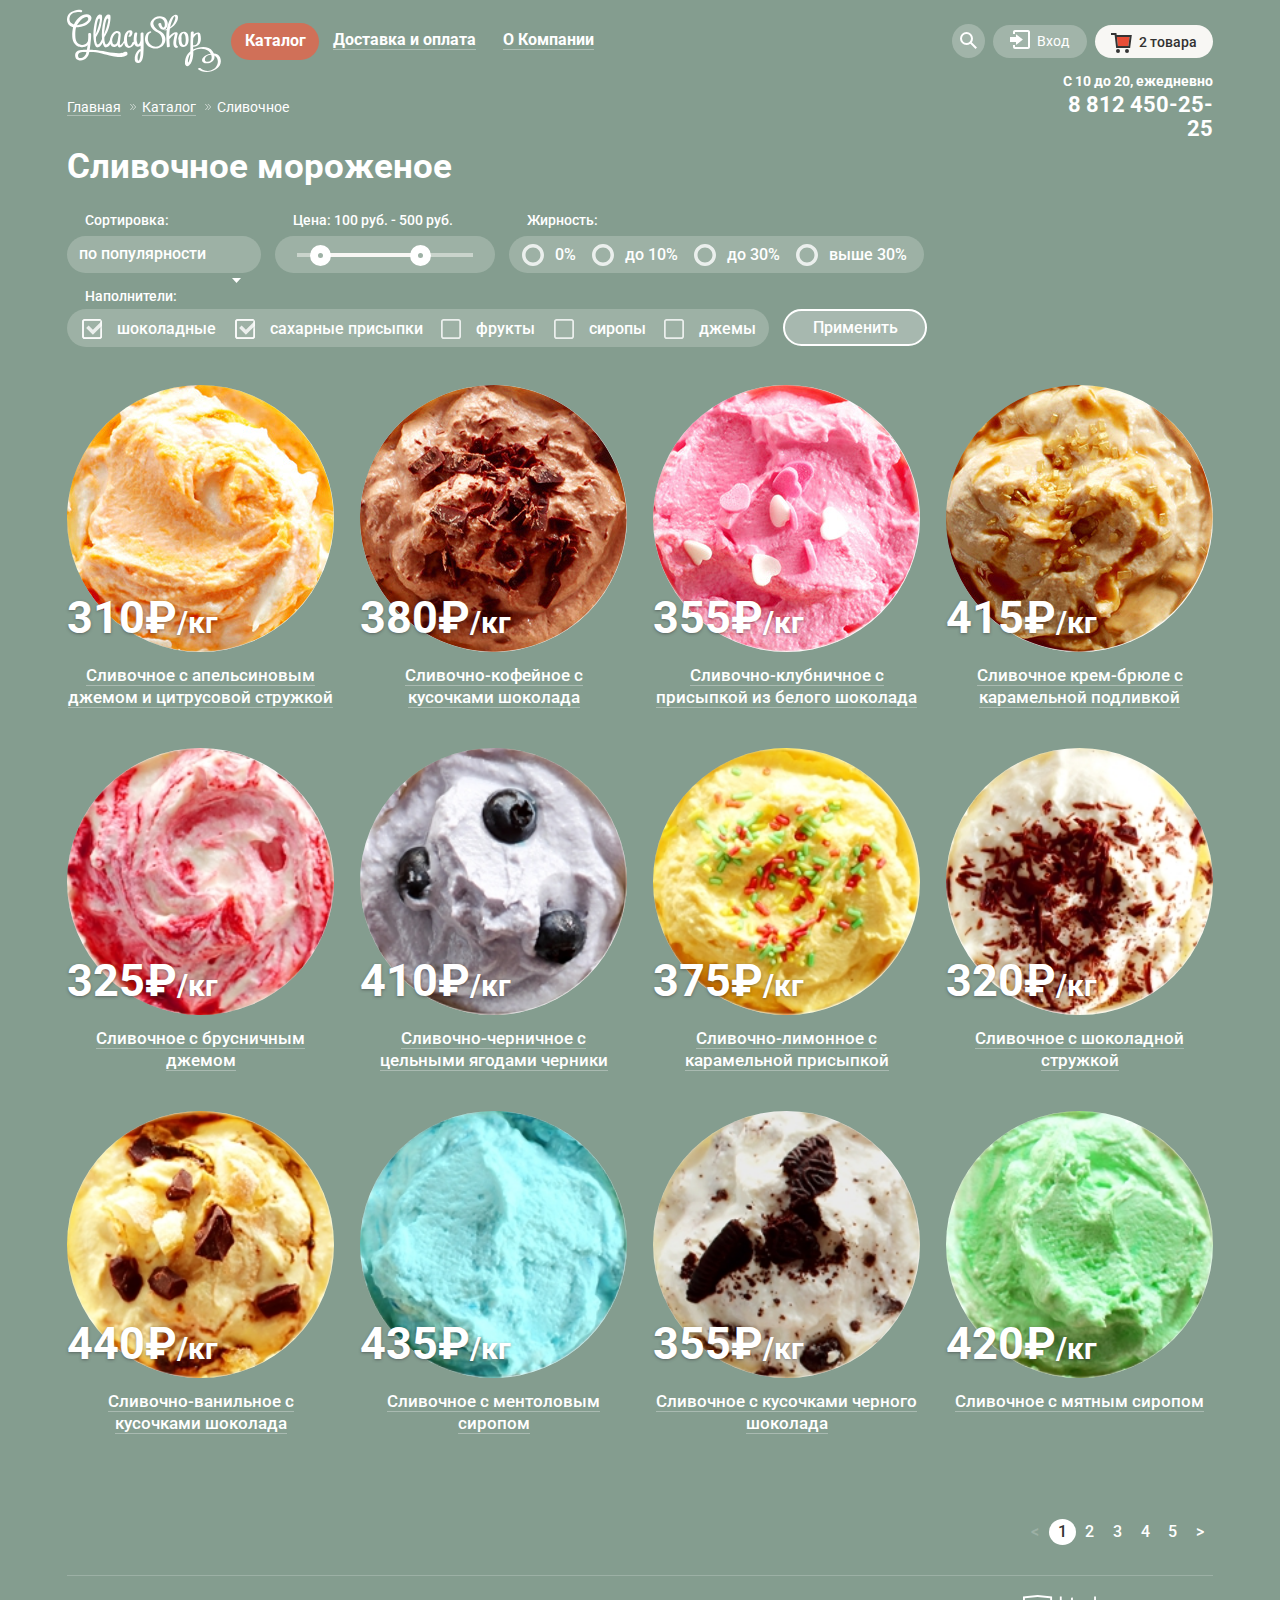
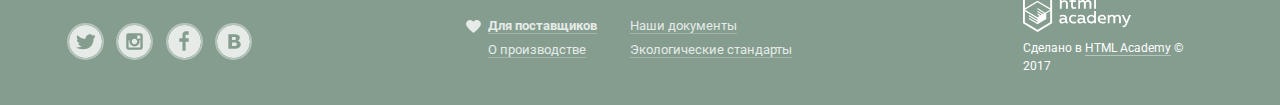
==== commit c7be4c98: "исправления" ====
--- a/catalog.html
+++ b/catalog.html
@@ -12,7 +12,7 @@
       <nav class="main-navigation">
         <div class="main-navigation-container">
           <a class="main-header-logo" href="index.html">
-            <img src="img/glassy_logo.svg" width="154" height="64" alt="Логотип Gllacy">
+            <img src="img/gllacy_logo.svg" width="154" height="64" alt="Логотип Gllacy">
           </a>
           <ul class="site-navigation">
             <li class="site-navigation-current site-navigation-item site-subnavigation-open">
@@ -114,12 +114,14 @@
         <form class="filter" method="get" action="https://echo.htmlacademy.ru">
           <fieldset class="filter-sorting-container">
             <legend>Сортировка:</legend>
-            <select class="sorting" name="sorting">
-              <option value="popular">по популярности</option>
-              <option value="inexpensive">сначала недорогие</option>
-              <option value="expensive">сначала дорогие</option>
-              <option value="fatty">по жирности</option>
-            </select>
+            <div class="select-wrapper">
+              <select class="sorting" name="sorting">
+                <option value="popular">по популярности</option>
+                <option value="inexpensive">сначала недорогие</option>
+                <option value="expensive">сначала дорогие</option>
+                <option value="fatty">по жирности</option>
+              </select>
+            </div>
           </fieldset>
           <fieldset class="filter-price-container">
             <legend>Цена: 100 руб. - 500 руб.</legend>
--- a/css/style.css
+++ b/css/style.css
@@ -56,6 +56,10 @@
   border: 1px solid rgba(154, 154, 154, 0.52);
 }
 
+input:focus::-webkit-input-placeholder {
+  color:transparent;
+}
+
 .button {
   text-decoration: none;
 }
@@ -242,6 +246,11 @@
   background-color: #fbded7;
 }
 
+.site-subnavigation li:hover:last-child {
+border-bottom-left-radius: 5px;
+border-bottom-right-radius: 5px;
+}
+
 .site-subnavigation a:active {
   margin: 0;
   padding: 0;
@@ -258,11 +267,12 @@
 
 .site-subnavigation-new {
   position: relative;
+  margin-bottom: 1px;
 }
 
 .site-subnavigation-new a,
 .site-subnavigation-new a:hover {
-  margin-bottom: 8px;
+  margin-bottom: 7px;
   padding-top: 2px;
 }
 
@@ -276,11 +286,16 @@
   background-color: #d07058;
 }
 
-.site-subnavigation-new a::after {
-  content: "";
-
-  position: absolute;
-  top: 39px;
+.site-subnavigation-current > a {
+  color: #ffffff;
+}
+
+.site-subnavigation::after {
+  content: "";
+
+  position: absolute;
+  margin-top: 1px;
+  top: 40px;
   left: 6px;
   width: 128px;
   height: 1px;
@@ -722,6 +737,7 @@
 
 .full-catalog-item {
   margin-bottom: 40px;
+  align-items: center;
 }
 
 .catalog-item-title {
@@ -785,13 +801,15 @@
   min-height: 405px;
   position: absolute;
   left: -13px;
-  align-items: flex-end;
+  align-items: center;
   z-index: 20;
-
-  background-color: rgba(248, 247, 244, 0.2);
-  border: 5px;
+  margin: 0 auto;
+
+  opacity: 0.2;
+  background-color: #f8f7f4;
   box-shadow: 0px 20px 20px 0 rgba(0, 0, 0, 0.4);
-}
+  border-radius: 5px;
+  }
 
 .catalog-button {
   display: none;
@@ -823,7 +841,7 @@
 .catalog-item:hover .catalog-image,
 .catalog-item:hover .catalog-item-price
  {
-   position: absolute;
+  position: absolute;
   display: block;
   z-index: 400;
 }
@@ -833,6 +851,9 @@
   top: 280px;
   display: block;
   z-index: 400;
+  align-items: center;
+  text-align: center;
+  margin: 0 auto;
 }
 
 .slider {
@@ -1488,6 +1509,7 @@
 }
 
 .filter-sorting-container {
+position: relative;
   margin: 0;
   padding: 0;
 
@@ -1518,7 +1540,40 @@
 }
 
 .sorting {
-  padding: 8px 10px 10px 12px;
+  position: relative;
+  width: 194px;
+  height: 37px;
+  -webkit-appearance: none;
+}
+
+.select-wrapper::before {
+  content: "";
+
+  position: absolute;
+  left: 165px;
+  top: 42px;
+  z-index: 100;
+
+  width: 11px;
+  height: 10px;
+
+  background-image: url("../img/select-arrow.svg");
+  background-repeat: no-repeat;
+}
+
+.select-wrapper:hover::before {
+  content: "";
+
+  position: absolute;
+  left: 165px;
+  top: 42px;
+  z-index: 100;
+
+  width: 11px;
+  height: 10px;
+
+  background-image: url("../img/select-arrow-black.svg");
+  background-repeat: no-repeat;
 }
 
 .sorting:hover {
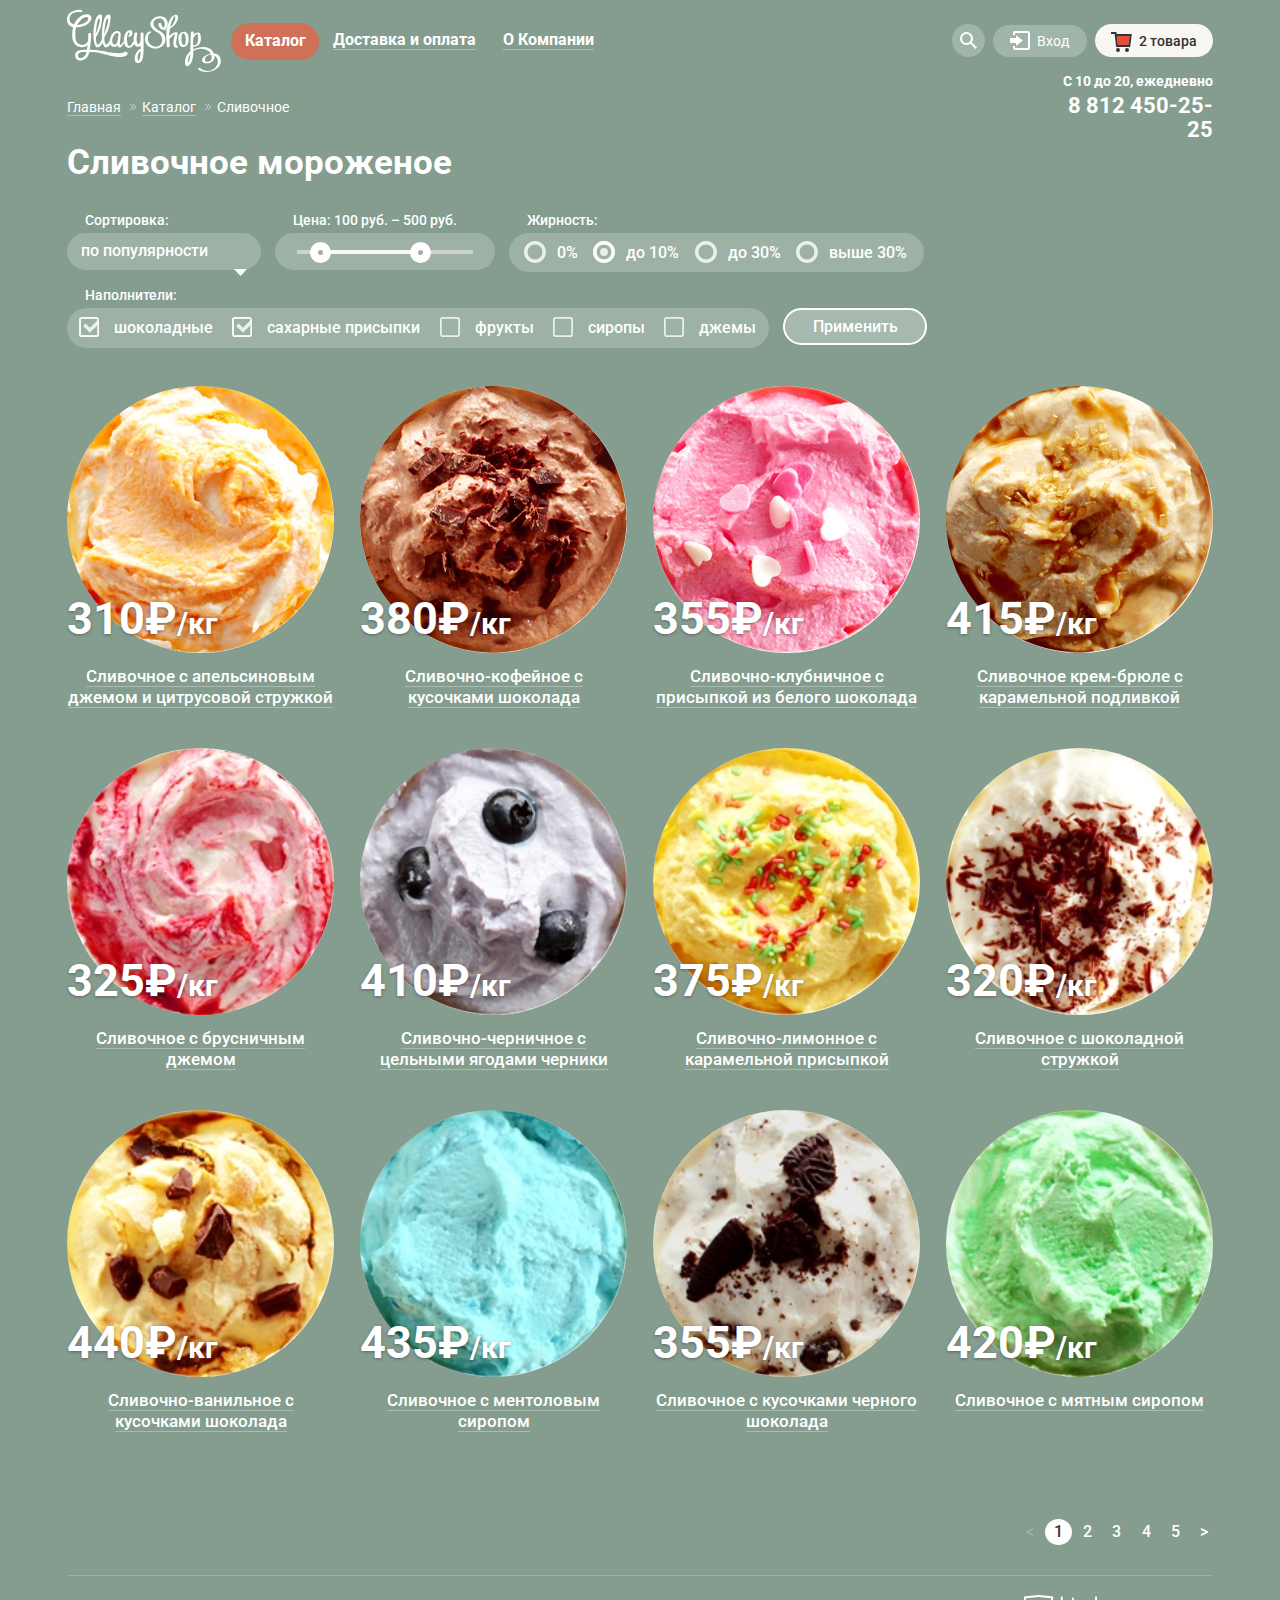
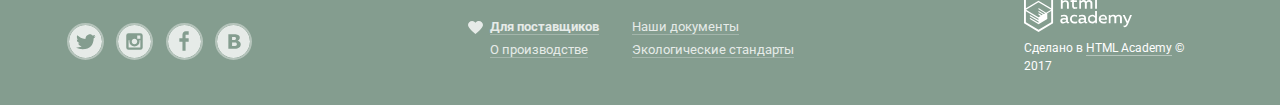
==== commit 4f753411: "доработки" ====
--- a/catalog.html
+++ b/catalog.html
@@ -36,7 +36,7 @@
               <form class="popup search-form" action="https://echo.htmlacademy.ru" method="get">
                 <p>
                   <label class="visually-hidden" for="search-field">Что ищем?</label>
-                  <input class="field-search" type="search" name="search" id="search-field" placeholder="Что ищем?">
+                  <input class="field-search field-form" type="search" name="search" id="search-field" placeholder="Что ищем?">
                 </p>
                 <button class="button button-search visually-hidden" type="submit">Найти</button>
               </form>
@@ -47,11 +47,11 @@
                 <form class="popup login-form" action="https://echo.htmlacademy.ru" method="post">
                   <p>
                     <label class="visually-hidden" for="login-field">Электронная почта</label>
-                    <input class="field-login" type="email" name="login" id="login-field" placeholder="Электронная почта">
+                    <input class="field-login field-form" type="email" name="login" id="login-field" placeholder="Электронная почта">
                   </p>
                   <p>
                     <label class="visually-hidden" for="password-field">Пароль</label>
-                    <input class="field-login" type="password" name="password" id="password-field" placeholder="Пароль">
+                    <input class="field-login field-form" type="password" name="password" id="password-field" placeholder="Пароль">
                   </p>
                   <button class="button button-login" type="submit">Войти</button>
                 </form>
@@ -124,7 +124,7 @@
             </div>
           </fieldset>
           <fieldset class="filter-price-container">
-            <legend>Цена: 100 руб. - 500 руб.</legend>
+            <legend>Цена: 100 руб. – 500 руб.</legend>
             <div class="range-controls">
               <div class="scale">
                 <div class="bar"></div>
@@ -141,7 +141,7 @@
                 <label for="zero-percent">0%</label>
               </li>
               <li class="filter-option">
-                <input class="visually-hidden filter-fatty" type="radio" name="product-fat" value="up-to-ten-percent" id="up-to-ten-percent">
+                <input class="visually-hidden filter-fatty" type="radio" name="product-fat" value="up-to-ten-percent" id="up-to-ten-percent" checked>
                 <label for="up-to-ten-percent">до 10%</label>
               </li>
               <li class="filter-option">
--- a/css/style.css
+++ b/css/style.css
@@ -29,35 +29,49 @@
   overflow: hidden;
 }
 
-input[type="text"],
-input[type="password"],
-input[type="search"],
-input[type="email"],
-textarea:focus  {
+.field-form {
+  display: block;
+  box-sizing: border-box;
+  padding: 0;
   padding-left: 15px;
-  outline: none;
-  border: 1px solid rgba(154, 154, 154, 0,52);
-}
-
-input[type="text"]:focus,
-input[type="password"]:focus,
-input[type="search"]:focus,
-input[type="email"]:focus,
-textarea:focus  {
-  font-weight: 700;
-  outline: none;
-}
-
-input[type="text"]:hover,
-input[type="password"]:hover,
-input[type="search"]:hover,
-input[type="email"]:hover,
-textarea:hover  {
-  border: 1px solid rgba(154, 154, 154, 0.52);
-}
-
-input:focus::-webkit-input-placeholder {
-  color:transparent;
+  margin: 0 auto;
+
+  border: 1px solid #d3d3d2;
+  border-radius: 5px;
+  background-color: #ffffff;
+}
+
+.field-form:hover {
+  box-shadow: 0 0 3px;
+}
+
+.field-form:focus {
+  font-weight: 700;
+}
+
+.field-form::placeholder {
+  font-size: 16px;
+  color: #999999;
+}
+
+.field-form::-webkit-input-placeholder {
+  font-size: 16px;
+  color: #999999;
+}
+
+.field-form::-moz-placeholder {
+  font-size: 16px;
+  color: #999999;
+}
+
+.field-form:-ms-input-placeholder {
+  font-size: 16px;
+  color: #999999;
+}
+
+.field-form:-moz-placeholder {
+  font-size: 16px;
+  color: #999999;
 }
 
 .button {
@@ -247,8 +261,8 @@
 }
 
 .site-subnavigation li:hover:last-child {
-border-bottom-left-radius: 5px;
-border-bottom-right-radius: 5px;
+  border-bottom-left-radius: 5px;
+  border-bottom-right-radius: 5px;
 }
 
 .site-subnavigation a:active {
@@ -342,7 +356,7 @@
 .header-search-button {
   display: block;
   padding: 8px;
-  padding-bottom: 6px;
+  padding-bottom: 5px;
   margin: 0;
 
   background-color: #a1b4a9;
@@ -370,14 +384,8 @@
 }
 
 .field-search {
-  display: block;
   width: 311px;
   height: 44px;
-  padding: 0;
-  margin: 0 auto;
-  border: 1px solid #d3d3d2;
-  border-radius: 5px;
-  background-color: #ffffff;
 }
 
 .user-navigation {
@@ -390,7 +398,7 @@
 
 .login-link {
   display: block;
-  padding: 8px 18px 9px 44px;
+  padding: 8px 18px 8px 44px;
   margin: 0;
   text-decoration: none;
   color: #ffffff;
@@ -403,7 +411,7 @@
   content: "";
 
   position: absolute;
-  top: 20px;
+  top: 21px;
   left: 17px;
   width: 21px;
   height: 19px;
@@ -460,15 +468,8 @@
 }
 
 .field-login {
-  display: block;
   width: 241px;
   height: 44px;
-  padding: 0;
-  margin: 0 auto;
-
-  border: 1px solid #d3d3d2;
-  border-radius: 5px;
-  background-color: #ffffff;
 }
 
 .button-login {
@@ -521,7 +522,7 @@
 }
 
 .main-basket-button {
-  padding: 9px 17px 9px 45px;
+  padding: 9px 17px 8px 45px;
   margin: 0;
 
   text-decoration: none;
@@ -673,17 +674,15 @@
 }
 
 .main-phone {
+  margin: 0;
+  margin-top: 5px;
+  padding: 0;
+
   font-size: 22px;
   font-weight: 700;
   line-height: 24px;
   text-align: right;
   color: #ffffff;
-}
-
-.main-phone {
-  margin: 0;
-  margin-top: 4px;
-  padding: 0;
 }
 
 .main-phone a {
@@ -746,7 +745,7 @@
 
   font-size: 17px;
   font-weight: 500;
-  line-height: 21.5px;
+  line-height: 21px;
   text-align: center;
   color: #ffffff;
 }
@@ -889,7 +888,7 @@
 
 .slide-button {
   display: inline-block;
-  padding: 10px 42px;
+  padding: 10px 42px 10px 41px;
 
   font-size: 32px;
   font-weight: 700;
@@ -981,7 +980,7 @@
   width: 560px;
   margin: 0;
   padding-right: 20px;
-  padding-left: 20px;
+  padding-left: 19px;
 
   border-radius: 15px;
 }
@@ -993,16 +992,16 @@
 
 .promotions-item-conditions {
   margin: 0;
-  margin-bottom: 45px;
+  margin-bottom: 46px;
   padding: 0;
 }
 
 .promotions-item-button {
   display: inline-block;
-  padding: 11px 24px 12px 22px;
+  padding: 10px 24px 13px 22px;
   margin: 0;
   margin-left:auto;
-  margin-bottom: 22px;
+  margin-bottom: 23px;
 
   font-size: 18px;
   font-weight: 700;
@@ -1079,7 +1078,8 @@
 }
 
 .advantages {
-  padding: 20px 0px 29px 21px;
+  min-height: 263px;
+  padding: 19px 0px 24px 21px;
   margin-bottom: 40px;
 
   color: #323232;
@@ -1114,7 +1114,7 @@
 .advantages-item {
   position: relative;
   width: 487px;
-  margin: 21px 0px 0px 56px;
+  margin: 23px 0px 0px 56px;
   padding: 0;
 }
 
@@ -1197,20 +1197,21 @@
   display: flex;
   justify-content: space-between;
   margin: 0;
-  margin-bottom: 39px;
+  margin-bottom: 40px;
   padding: 0;
 }
 
 .blog {
   width: 540px;
   margin: 0;
-  padding: 23px 0px 0px 20px;
+  min-height: 196px;
+  padding: 24px 0px 0px 20px;
 
   background-color: #ffffff;
   background-image: url("../img/strawberry_background.png");
   background-repeat: no-repeat;
   background-position: 0 0;
-  border-radius: 10px;
+  border-radius: 15px;
 }
 
 .blog-title {
@@ -1253,9 +1254,9 @@
 }
 
 .subscription-background {
-  width: 550px;
+  width: 548px;
   margin: 6px;
-  padding: 27px 22px 33px 21px;
+  padding: 29px 20px 32px 20px;
   box-sizing: border-box;
 
   font-size: 16px;
@@ -1269,7 +1270,7 @@
 
 .subscription-info {
   margin: 0;
-  margin-bottom: 35px;
+  margin-bottom: 38px;
   padding: 0;
 }
 
@@ -1285,19 +1286,15 @@
 }
 
 .field-subscription {
-  width: 351px;
-  height: 42px;
-
-  border: 1px solid rgba(178, 178, 178, 0.52);
-  background-color: #ffffff;
-  border-radius: 5px;
+  width: 368px;
+  height: 44px;
 }
 
 .button-subscription {
   display: inline-block;
   margin: 0;
   margin-left: 11px;
-  padding: 13px 15px 11px 19px;
+  padding: 11px 19px 10px 19px;
 
   font-size: 18px;
   font-weight: 700;
@@ -1414,7 +1411,6 @@
   flex-wrap: wrap;
   justify-content: space-between;
   vertical-align: bottom;
-  margin-bottom: 5px;
 }
 
 .breadcrumbs,
@@ -1476,7 +1472,7 @@
 
 .page-title {
   margin: 0;
-  margin-bottom: 25px;
+  margin-bottom: 29px;
   padding: 0;
 
   font-size: 35px;
@@ -1518,7 +1514,7 @@
 
 .filter legend {
   margin: 0;
-  margin-bottom: 8px;
+  margin-bottom: 5px;
   padding: 0;
   padding-left: 18px;
 }
@@ -1527,9 +1523,10 @@
 .range-controls,
 .filter-fatty-list,
 .filter-fillers-list {
-  padding: 8px 8px 8px 12px;
+  padding: 7px 8px 9px 14px;
 
   font-size: 16px;
+  line-height: 18px;
   font-weight: 500;
   color: #ffffff;
 
@@ -1544,18 +1541,20 @@
   width: 194px;
   height: 37px;
   -webkit-appearance: none;
+  -moz-appearance: none;
+  -ms-appearance: none;
 }
 
 .select-wrapper::before {
   content: "";
 
   position: absolute;
-  left: 165px;
-  top: 42px;
+  left: 167px;
+  top: 34px;
   z-index: 100;
 
-  width: 11px;
-  height: 10px;
+  width: 13px;
+  height: 11px;
 
   background-image: url("../img/select-arrow.svg");
   background-repeat: no-repeat;
@@ -1564,16 +1563,7 @@
 .select-wrapper:hover::before {
   content: "";
 
-  position: absolute;
-  left: 165px;
-  top: 42px;
-  z-index: 100;
-
-  width: 11px;
-  height: 10px;
-
   background-image: url("../img/select-arrow-black.svg");
-  background-repeat: no-repeat;
 }
 
 .sorting:hover {
@@ -1660,7 +1650,7 @@
   justify-content: space-between;
   list-style: none;
   margin: 0;
-  padding: 11px 17px 10px 46px;
+  padding: 11px 17px 10px 48px;
 }
 
 .filter-fatty + label::before {
@@ -1737,7 +1727,7 @@
   justify-content: space-between;
   list-style: none;
   margin: 0;
-  padding: 12px 13px 10px 50px;
+  padding: 11px 13px 11px 47px;
 }
 
 .filter-fillers + label::before {
@@ -1765,7 +1755,6 @@
   background-image: url("../img/checkbox-off.svg");
   opacity: 1;
 }
-
 
 .filter-fillers:checked + label::after {
   content: "";
@@ -1827,12 +1816,12 @@
 
 .pagination-list {
   display: flex;
-  width: 191px;
+  width: 200px;
   justify-content: space-between;
   margin: 0;
-  margin-left: auto;
-  padding: 0;
-  padding-top: 5px;
+  margin-left: 950px;
+  padding: 0;
+  padding-top: 7px;
 
   list-style: none;
 }
@@ -1881,7 +1870,7 @@
 }
 
 .main-footer {
-  margin-top: 15px;
+  margin-top: 13px;
 }
 
 .main-footer a {
@@ -1894,7 +1883,7 @@
 
 .main-footer-container {
   display: flex;
-  justify-content: space-between;
+  /* justify-content: space-between; */
   align-items: center;
   margin: 0;
   padding-bottom: 15px;
@@ -1910,7 +1899,8 @@
   justify-content: space-between;
   align-items: center;
   width: 185px;
-  margin: 0 auto;
+  margin: 0;
+  margin-right: 233px;
   padding: 0;
   padding-bottom: 2px;
 
@@ -1946,6 +1936,7 @@
   width: 304px;
   margin: 0;
   margin-bottom: 8px;
+  margin-right: 230px;
   padding: 0;
   padding-left: 5px;
 
@@ -1954,7 +1945,7 @@
 }
 
 .footer-menu li {
-  padding-bottom: 2px;
+  padding-bottom: 1px;
 }
 
 .footer-menu a {
@@ -2043,28 +2034,45 @@
   }
 }
 
+.feedback-overlay {
+  display: none;
+  position: fixed;
+  top: 0;
+  left: 0;
+  width: 100%;
+  height: 100%;
+  z-index: 400;
+
+  background-color: rgba(0, 0, 0, 0.4);
+}
+
 .modal {
   position: fixed;
-  z-index: 700;
+}
+
+.modal-feedback {
+  display: none;
+  top: 50%;
+  left: 50%;
+  width: 430px;
+  height: 398px;
+  margin-left: -215px;
+  margin-top: -199px;
+  padding: 20px 24px 25px 24px;
+
+  background-color: #f8f7f4;
+  border-radius: 10px;
+}
+
+.feedback-overlay-show {
+  display: block;
 }
 
 .modal-show {
   display: block;
+  z-index: 500;
 
   animation: bounce 0.6s;
-}
-
-.modal-feedback {
-  display: none;
-  top: 337px;
-  left: 30%;
-
-  width: 430px;
-  height: 398px;
-  padding: 20px 24px 25px 24px;
-
-  background-color: #f8f7f4;
-  border-radius: 10px;
 }
 
 .modal-feedback h3 {
@@ -2093,11 +2101,6 @@
   height: 42px;
   margin: 0;
   margin-bottom: 20px;
-  padding: 0;
-
-  border: 1px solid rgba(178, 178, 178, 0.52);
-  background-color: #ffffff;
-  border-radius: 5px;
 }
 
 .feedback-field-comment {
@@ -2106,11 +2109,6 @@
   margin: 0;
   margin-bottom: 20px;
   padding: 13px 0px 0px 15px;
-
-  border: 1px solid rgba(178, 178, 178, 0.52);
-  background-color: #ffffff;
-  color: #999999;
-  border-radius: 5px;
 }
 
 .button-feedback {
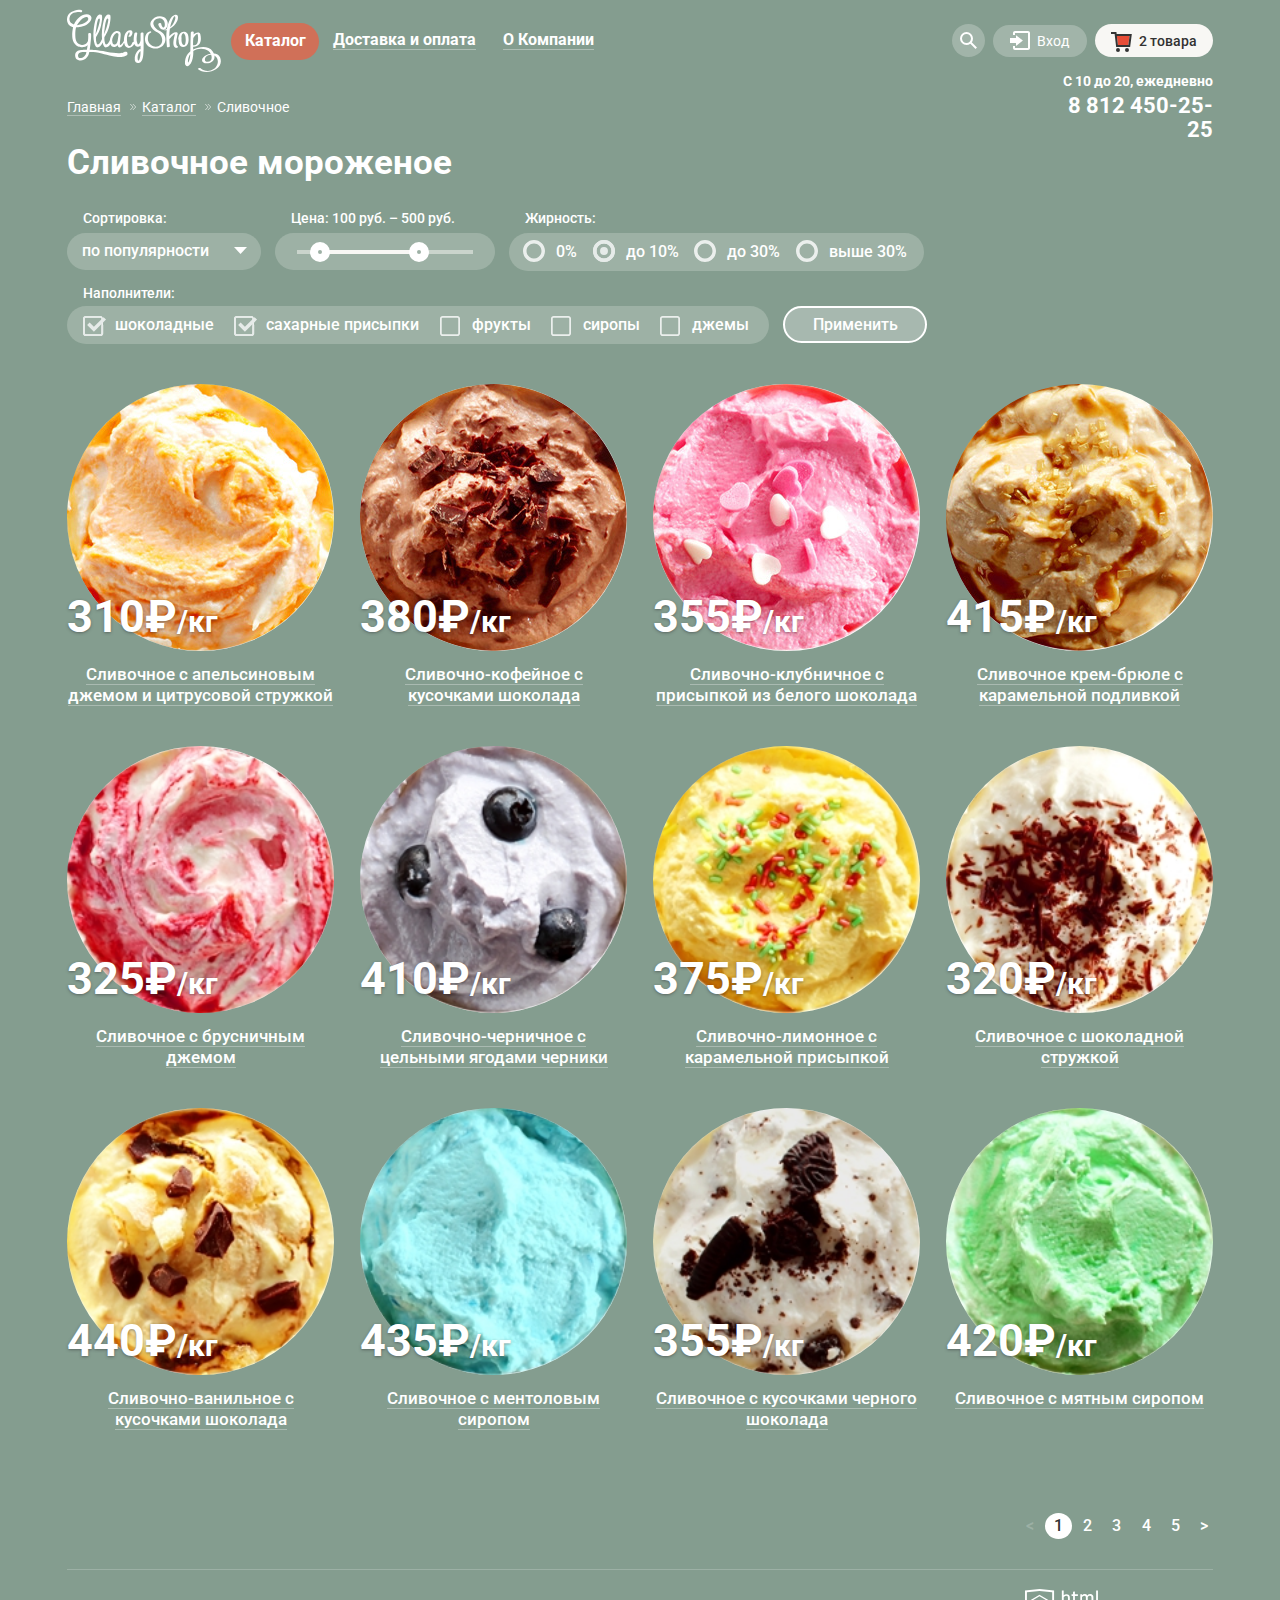
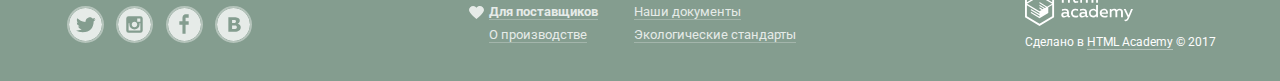
==== commit 28ff7a18: "доработки 27.09" ====
--- a/catalog.html
+++ b/catalog.html
@@ -293,7 +293,7 @@
     </main>
     <footer class="main-footer catalog-footer wrapper-page">
       <div class="main-footer-container catalog-footer-container">
-        <div>
+        <div class="footer-social-wrapper">
           <ul class="footer-social">
             <li>
               <a class="social-button" href="#"><span class="visually-hidden">Твиттер</span>
@@ -317,7 +317,7 @@
             </li>
           </ul>
         </div>
-        <div>
+        <div class="footer-menu-wrapper">
           <ul class="footer-menu">
             <li class="footer-item-wrapper"><a class="footer-item-provider" href="suppliers.html">Для поставщиков</a></li>
             <li class="footer-item-wrapper footer-item-documentation"><a class="footer-item" href="documentation.html">Наши документы</a></li>
--- a/css/style.css
+++ b/css/style.css
@@ -24,7 +24,9 @@
 
   white-space: nowrap;
 
-  clip-path: inset(100%);
+  -webkit-clip-path: inset(100%);
+
+          clip-path: inset(100%);
   clip: rect(0 0 0 0);
   overflow: hidden;
 }
@@ -36,6 +38,7 @@
   padding-left: 15px;
   margin: 0 auto;
 
+  font-weight: 700;
   border: 1px solid #d3d3d2;
   border-radius: 5px;
   background-color: #ffffff;
@@ -46,31 +49,33 @@
 }
 
 .field-form:focus {
-  font-weight: 700;
+  outline: none;
+  border: 1px solid rgba(46, 136, 228, 0.52);
+  border-radius: 5px;
+  box-shadow: none;
+}
+
+.field-form::-webkit-input-placeholder {
+  font-weight: 400;
+
+  color: #999999;
+}
+
+.field-form:-ms-input-placeholder {
+  font-weight: 400;
+
+  color: #999999;
+}
+
+.field-form::-ms-input-placeholder {
+  font-weight: 400;
+
+  color: #999999;
 }
 
 .field-form::placeholder {
-  font-size: 16px;
-  color: #999999;
-}
-
-.field-form::-webkit-input-placeholder {
-  font-size: 16px;
-  color: #999999;
-}
-
-.field-form::-moz-placeholder {
-  font-size: 16px;
-  color: #999999;
-}
-
-.field-form:-ms-input-placeholder {
-  font-size: 16px;
-  color: #999999;
-}
-
-.field-form:-moz-placeholder {
-  font-size: 16px;
+  font-weight: 400;
+
   color: #999999;
 }
 
@@ -508,6 +513,14 @@
   border-bottom: 1px solid #aeadab;
 }
 
+.login-link-help a:hover,
+.login-link-help a:focus {
+  text-decoration: none;
+  color: #e84d37;
+
+  border-bottom: 1px solid rgba(232, 77, 55, 0.3);
+}
+
 .main-basket,
 .basket-full {
   display: flex;
@@ -627,8 +640,12 @@
   padding: 0;
 }
 
+.basket-full-item img {
+  border-radius: 20px;
+}
+
 .basket-full-delete {
-  background-color: #ffffff;
+  background-color: inherit;
   border: none;
 }
 
@@ -766,7 +783,7 @@
   line-height: 21px;
   color: #ffbc9e;
 
-  border-bottom: 1px solid #a7a294;
+  border-bottom: 1px solid rgba(255, 188, 158, 0.3);
 }
 
 .catalog-item-price {
@@ -799,6 +816,7 @@
   width: 293px;
   min-height: 405px;
   position: absolute;
+  top: -9px;
   left: -13px;
   align-items: center;
   z-index: 20;
@@ -974,40 +992,41 @@
 }
 
 .promotions-container {
-  display: flex;
-  flex-direction: column;
   box-sizing: border-box;
   width: 560px;
-  margin: 0;
-  padding-right: 20px;
-  padding-left: 19px;
+  min-height: 229px;
+  margin: 0;
+  padding: 16px 20px 23px 19px;
 
   border-radius: 15px;
 }
 
 .promotions-item-present {
-  margin: 17px 0px 16px 0px;
-  padding: 0;
+  margin: 0;
+  margin-bottom: 17px;
+  padding: 0;
+
+  font-size: 35px;
+  font-weight: 700;
+  line-height: 41px;
+  color: #ffffff;
 }
 
 .promotions-item-conditions {
   margin: 0;
-  margin-bottom: 46px;
   padding: 0;
 }
 
 .promotions-item-button {
+  position: relative;
+  bottom: -46px;
+  left: 355px;
   display: inline-block;
   padding: 10px 24px 13px 22px;
-  margin: 0;
-  margin-left:auto;
-  margin-bottom: 23px;
 
   font-size: 18px;
   font-weight: 700;
   line-height: 24px;
-  text-align: center;
-  vertical-align: top;
   color: #ffffff;
 
   background-image: linear-gradient(to top, #ca3824, #f26843);
@@ -1017,6 +1036,10 @@
   border-radius: 50px;
 
   cursor: pointer;
+}
+
+.promotions-chocolate .promotions-item-button {
+  left: 330px;
 }
 
 .promotions-item-button:hover,
@@ -1041,13 +1064,6 @@
   background-position: center;
 }
 
-.promotions-raspberry h2 {
-  font-size: 35px;
-  font-weight: 700;
-  line-height: 41px;
-  color: #ffffff;
-}
-
 .promotions-raspberry p {
   font-size: 18px;
   font-weight: 700;
@@ -1063,13 +1079,6 @@
   background-position: center;
 }
 
-.promotions-chocolate h2 {
-  font-size: 35px;
-  font-weight: 700;
-  line-height: 41px;
-  color: #ffffff;
-}
-
 .promotions-chocolate p {
   font-size: 18px;
   font-weight: 700;
@@ -1079,7 +1088,7 @@
 
 .advantages {
   min-height: 263px;
-  padding: 19px 0px 24px 21px;
+  padding: 24px 0px 19px 21px;
   margin-bottom: 40px;
 
   color: #323232;
@@ -1092,7 +1101,7 @@
 
 .advantages-title {
   width: 1020px;
-  margin: 8px 0px 1px 0px;
+  margin: 0;
   padding: 0;
 
   font-size: 24px;
@@ -1151,7 +1160,7 @@
 
   position: absolute;
   top: -13px;
-  left: -36px;
+  left: -35px;
   width: 49px;
   height: 49px;
 
@@ -1184,7 +1193,7 @@
 
   position: absolute;
   top: -13px;
-  left: -36px;
+  left: -35px;
   width: 49px;
   height: 49px;
 
@@ -1204,7 +1213,7 @@
 .blog {
   width: 540px;
   margin: 0;
-  min-height: 196px;
+  height: 196px;
   padding: 24px 0px 0px 20px;
 
   background-color: #ffffff;
@@ -1226,7 +1235,7 @@
 
 .blog-recipe {
   margin: 0;
-  margin-top: 5px;
+  margin-top: 4px;
   padding: 0;
 }
 
@@ -1244,6 +1253,7 @@
 
 .subscription {
   width: 560px;
+  height: 220px;
   margin: 0;
   padding: 0;
 
@@ -1256,7 +1266,7 @@
 .subscription-background {
   width: 548px;
   margin: 6px;
-  padding: 29px 20px 32px 20px;
+  padding: 29px 20px 34px 20px;
   box-sizing: border-box;
 
   font-size: 16px;
@@ -1270,7 +1280,7 @@
 
 .subscription-info {
   margin: 0;
-  margin-bottom: 38px;
+  margin-bottom: 36px;
   padding: 0;
 }
 
@@ -1338,7 +1348,7 @@
 
 .contacts {
   position: absolute;
-  top: 63px;
+  top: 61px;
   right: 27px;
   display: flex;
   flex-direction: column;
@@ -1365,7 +1375,7 @@
   display: block;
   width: 222px;
   margin: 0;
-  margin-bottom: 20px;
+  margin-bottom: 19px;
   padding: 0;
 }
 
@@ -1389,7 +1399,7 @@
 
 .contacts-button {
   display: inline-block;
-  margin: 26px auto 0;
+  margin: 23px auto 0;
   padding: 10px 28px;
 
   font-size: 18px;
@@ -1467,12 +1477,12 @@
 .breadcrumbs-item a:focus {
   color: #ffbc9e;
 
-  border-bottom: 1px solid #a7a294;
+  border-bottom: 1px solid rgba(255, 188, 158, 0.3);
 }
 
 .page-title {
   margin: 0;
-  margin-bottom: 29px;
+  margin-bottom: 27px;
   padding: 0;
 
   font-size: 35px;
@@ -1483,12 +1493,12 @@
 
 .filters {
   margin: 0;
-  margin-bottom: 20px;
+  margin-bottom: 23px;
   padding: 0;
 }
 
 .filters fieldset {
-  margin-bottom: 18px;
+  margin-bottom: 17px;
   margin-right: 14px;
 }
 
@@ -1505,7 +1515,6 @@
 }
 
 .filter-sorting-container {
-position: relative;
   margin: 0;
   padding: 0;
 
@@ -1514,16 +1523,20 @@
 
 .filter legend {
   margin: 0;
-  margin-bottom: 5px;
-  padding: 0;
-  padding-left: 18px;
+  margin-bottom: 7px;
+  padding: 0;
+  padding-left: 16px;
+}
+
+.select-wrapper {
+  position: relative;
 }
 
 .sorting,
 .range-controls,
 .filter-fatty-list,
 .filter-fillers-list {
-  padding: 7px 8px 9px 14px;
+  padding: 7px 8px 9px 15px;
 
   font-size: 16px;
   line-height: 18px;
@@ -1541,8 +1554,8 @@
   width: 194px;
   height: 37px;
   -webkit-appearance: none;
-  -moz-appearance: none;
-  -ms-appearance: none;
+     -moz-appearance: none;
+          appearance: none;
 }
 
 .select-wrapper::before {
@@ -1550,7 +1563,7 @@
 
   position: absolute;
   left: 167px;
-  top: 34px;
+  top: 12px;
   z-index: 100;
 
   width: 13px;
@@ -1605,8 +1618,8 @@
   position: absolute;
   top: 9px;
 
-  width: 5px;
-  height: 5px;
+  width: 4px;
+  height: 4px;
 
   background: #9db1a5;
   border: 8px solid #ffffff;
@@ -1615,6 +1628,8 @@
 }
 
 .range-toggle:hover {
+  top: 7px;
+
   width: 6px;
   height: 6px;
 
@@ -1626,7 +1641,7 @@
 }
 
 .range-toggle-max {
-  left: 135px;
+  left: 134px;
 }
 
 .filter-option label {
@@ -1650,7 +1665,7 @@
   justify-content: space-between;
   list-style: none;
   margin: 0;
-  padding: 11px 17px 10px 48px;
+  padding: 10px 17px 10px 47px;
 }
 
 .filter-fatty + label::before {
@@ -1664,6 +1679,7 @@
   height: 22px;
 
   background-image: url("../img/radio_off.svg");
+  background-repeat: no-repeat;
   opacity: 0.8;
 }
 
@@ -1678,6 +1694,7 @@
   height: 22px;
 
   background-image: url("../img/radio_off.svg");
+  background-repeat: no-repeat;
   opacity: 1;
 }
 
@@ -1692,7 +1709,7 @@
   height: 22px;
 
   background-image: url("../img/radio_on.svg");
-  opacity: 0.8;
+  background-repeat: no-repeat;
 }
 
 .filter-fatty:checked + label:hover::after {
@@ -1705,8 +1722,8 @@
   width: 22px;
   height: 22px;
 
-  background-image: url("../img/radio_on.svg");
-  opacity: 1;
+  background-image: url("../img/radio_on_checked.svg");
+  background-repeat: no-repeat;
 }
 
 .filter-fillers-container {
@@ -1727,14 +1744,13 @@
   justify-content: space-between;
   list-style: none;
   margin: 0;
-  padding: 11px 13px 11px 47px;
+  padding: 10px 20px 10px 48px;
 }
 
 .filter-fillers + label::before {
   content: "";
   position: absolute;
-  left: -35px;
-  top: -2px;
+  left: -32px;
 
   width: 20px;
   height: 20px;
@@ -1746,8 +1762,7 @@
 .filter-fillers + label:hover::before {
   content: "";
   position: absolute;
-  left: -35px;
-  top: -2px;
+  left: -32px;
 
   width: 20px;
   height: 20px;
@@ -1760,29 +1775,25 @@
   content: "";
 
   position: absolute;
-  left: -35px;
-  top: -2px;
-
-  width: 20px;
+  left: -32px;
+
+  width: 24px;
   height: 20px;
 
   background-image: url("../img/checkbox-on.svg");
   background-repeat: no-repeat;
-  opacity: 0.8;
 }
 
 .filter-fillers:checked + label:hover::after {
   content: "";
 
   position: absolute;
-  left: -35px;
-  top: -2px;
+  left: -32px;
 
   width: 24px;
   height: 20px;
 
-  background-image: url("../img/checkbox-on.svg");
-  opacity: 1;
+  background-image: url("../img/checkbox-on-checked.svg");
 }
 
 .filter-button {
@@ -1821,7 +1832,7 @@
   margin: 0;
   margin-left: 950px;
   padding: 0;
-  padding-top: 7px;
+  padding-top: 3px;
 
   list-style: none;
 }
@@ -1870,7 +1881,7 @@
 }
 
 .main-footer {
-  margin-top: 13px;
+  margin-top: 10px;
 }
 
 .main-footer a {
@@ -1894,15 +1905,20 @@
   border-top: 1px solid rgba(255, 255, 255, 0.2);
 }
 
+.footer-social-wrapper {
+  min-width: 185px;
+  margin: 0;
+  margin-right: 232px;
+  padding: 0;
+  padding-bottom: 5px;
+}
+
 .footer-social {
   display: flex;
   justify-content: space-between;
   align-items: center;
-  width: 185px;
-  margin: 0;
-  margin-right: 233px;
-  padding: 0;
-  padding-bottom: 2px;
+  margin: 0;
+  padding: 0;
 
   list-style: none;
 }
@@ -1928,17 +1944,22 @@
   border: 2px solid rgba(255, 255, 255, 0.5);
 }
 
+.footer-menu-wrapper {
+  min-width: 307px;
+  margin: 0;
+  margin-bottom: 8px;
+  margin-right: 229px;
+  padding: 0;
+  padding-left: 5px;
+}
+
 .footer-menu {
   position: relative;
   display: flex;
   flex-wrap: wrap;
   justify-content: space-between;
-  width: 304px;
-  margin: 0;
-  margin-bottom: 8px;
-  margin-right: 230px;
-  padding: 0;
-  padding-left: 5px;
+  margin: 0;
+  padding: 0;
 
   list-style: none;
   opacity: 0.8;
@@ -1957,7 +1978,7 @@
 .footer-menu a:focus {
   color: #ffbc9e;
 
-  border-bottom: 1px solid #a7a294;
+  border-bottom: 1px solid rgba(255, 188, 158, 0.3);
 }
 
 .footer-item {
@@ -1979,7 +2000,7 @@
 
   position: absolute;
   top: 6px;
-  left: -17px;
+  left: -20px;
   width: 15px;
   height: 13px;
 
@@ -1993,7 +2014,7 @@
 }
 
 .footer-copyright {
-  width: 190px;
+  min-width: 200px;
   margin-bottom: 15px;
 }
 
@@ -2013,24 +2034,50 @@
 .footer-copyright-link a:focus {
   color: #ffbc9e;
 
-  border-bottom: 1px solid #a7a294;
+  border-bottom: 1px solid rgba(255, 188, 158, 0.3);
+}
+
+@-webkit-keyframes bounce {
+  0% {
+    -webkit-transform: translateY(-2000px);
+            transform: translateY(-2000px);
+  }
+
+  70% {
+    -webkit-transform: translateY(30px);
+            transform: translateY(30px);
+  }
+
+  90% {
+    -webkit-transform: translateY(-10px);
+            transform: translateY(-10px);
+  }
+
+  100% {
+    -webkit-transform: translateY(0);
+            transform: translateY(0);
+  }
 }
 
 @keyframes bounce {
   0% {
-    transform: translateY(-2000px);
+    -webkit-transform: translateY(-2000px);
+            transform: translateY(-2000px);
   }
 
   70% {
-    transform: translateY(30px);
+    -webkit-transform: translateY(30px);
+            transform: translateY(30px);
   }
 
   90% {
-    transform: translateY(-10px);
+    -webkit-transform: translateY(-10px);
+            transform: translateY(-10px);
   }
 
   100% {
-    transform: translateY(0);
+    -webkit-transform: translateY(0);
+            transform: translateY(0);
   }
 }
 
@@ -2072,7 +2119,9 @@
   display: block;
   z-index: 500;
 
-  animation: bounce 0.6s;
+  -webkit-animation: bounce 0.6s;
+
+          animation: bounce 0.6s;
 }
 
 .modal-feedback h3 {
